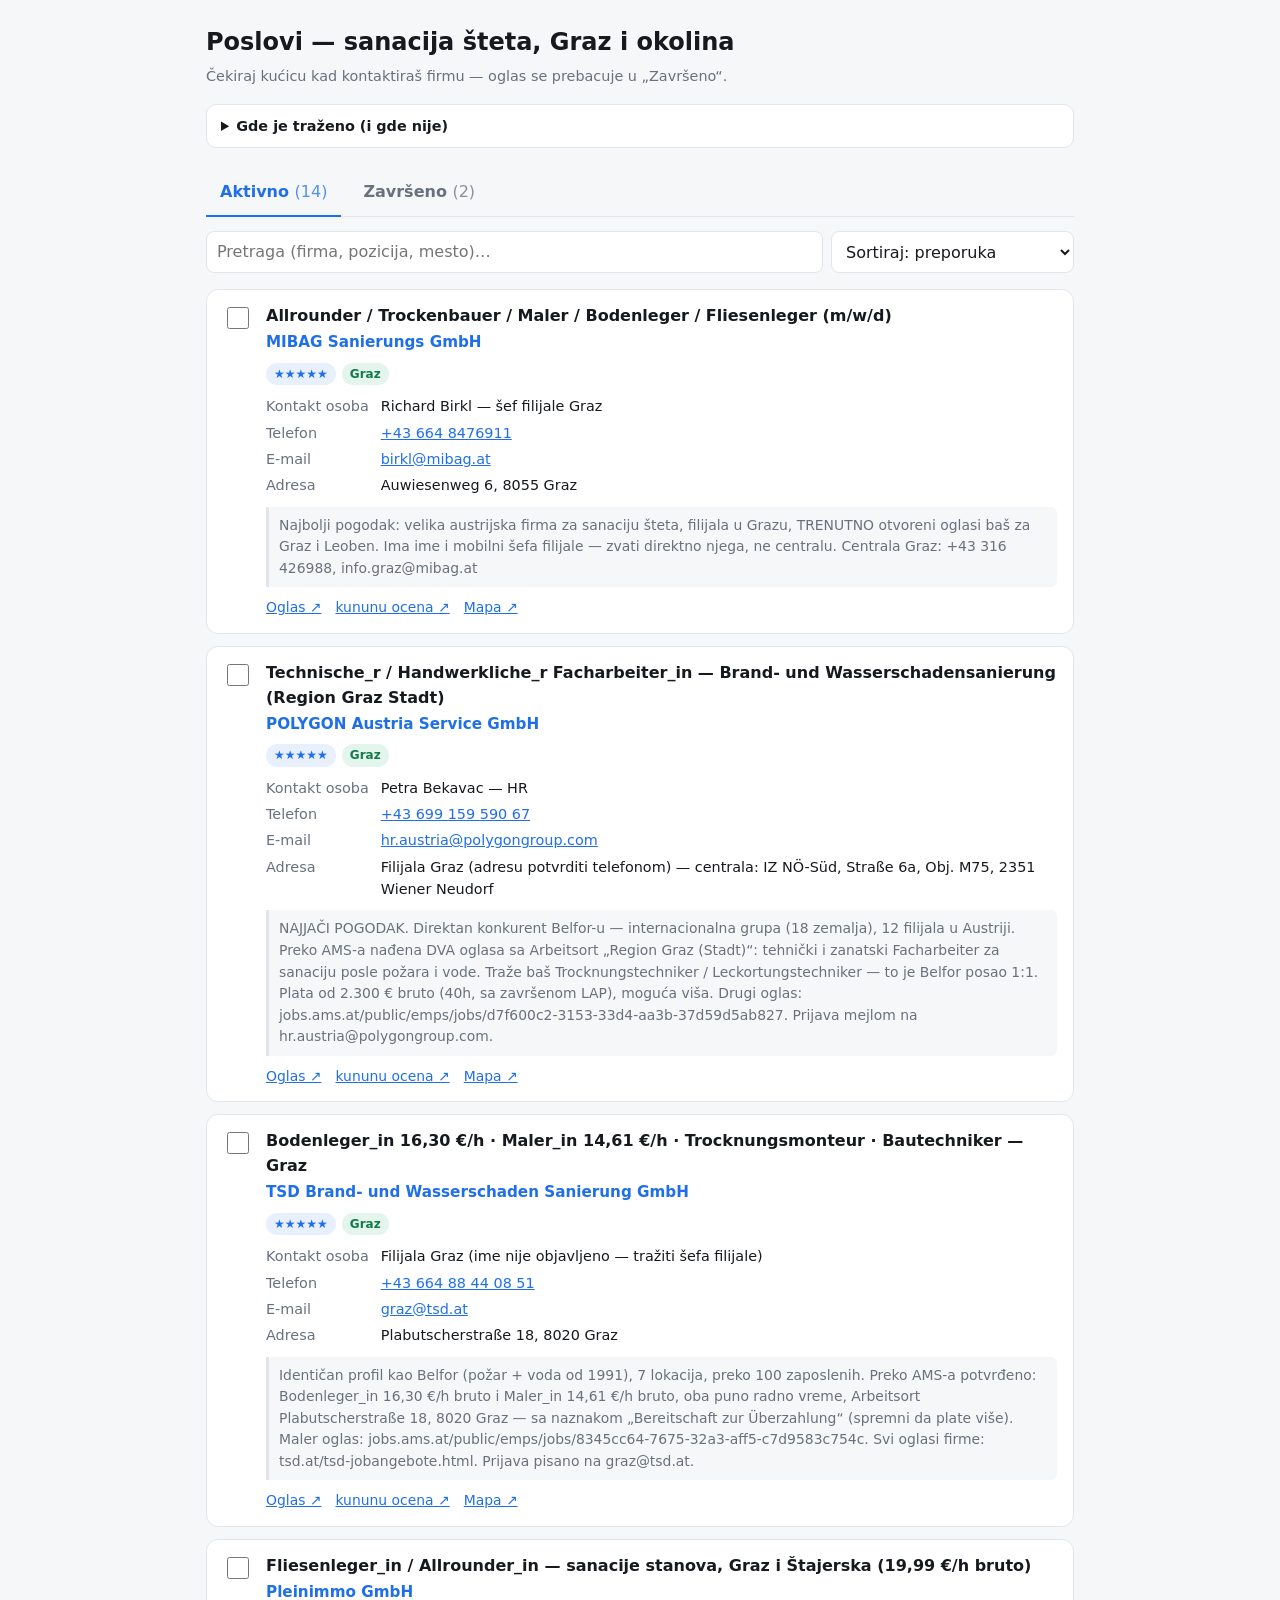
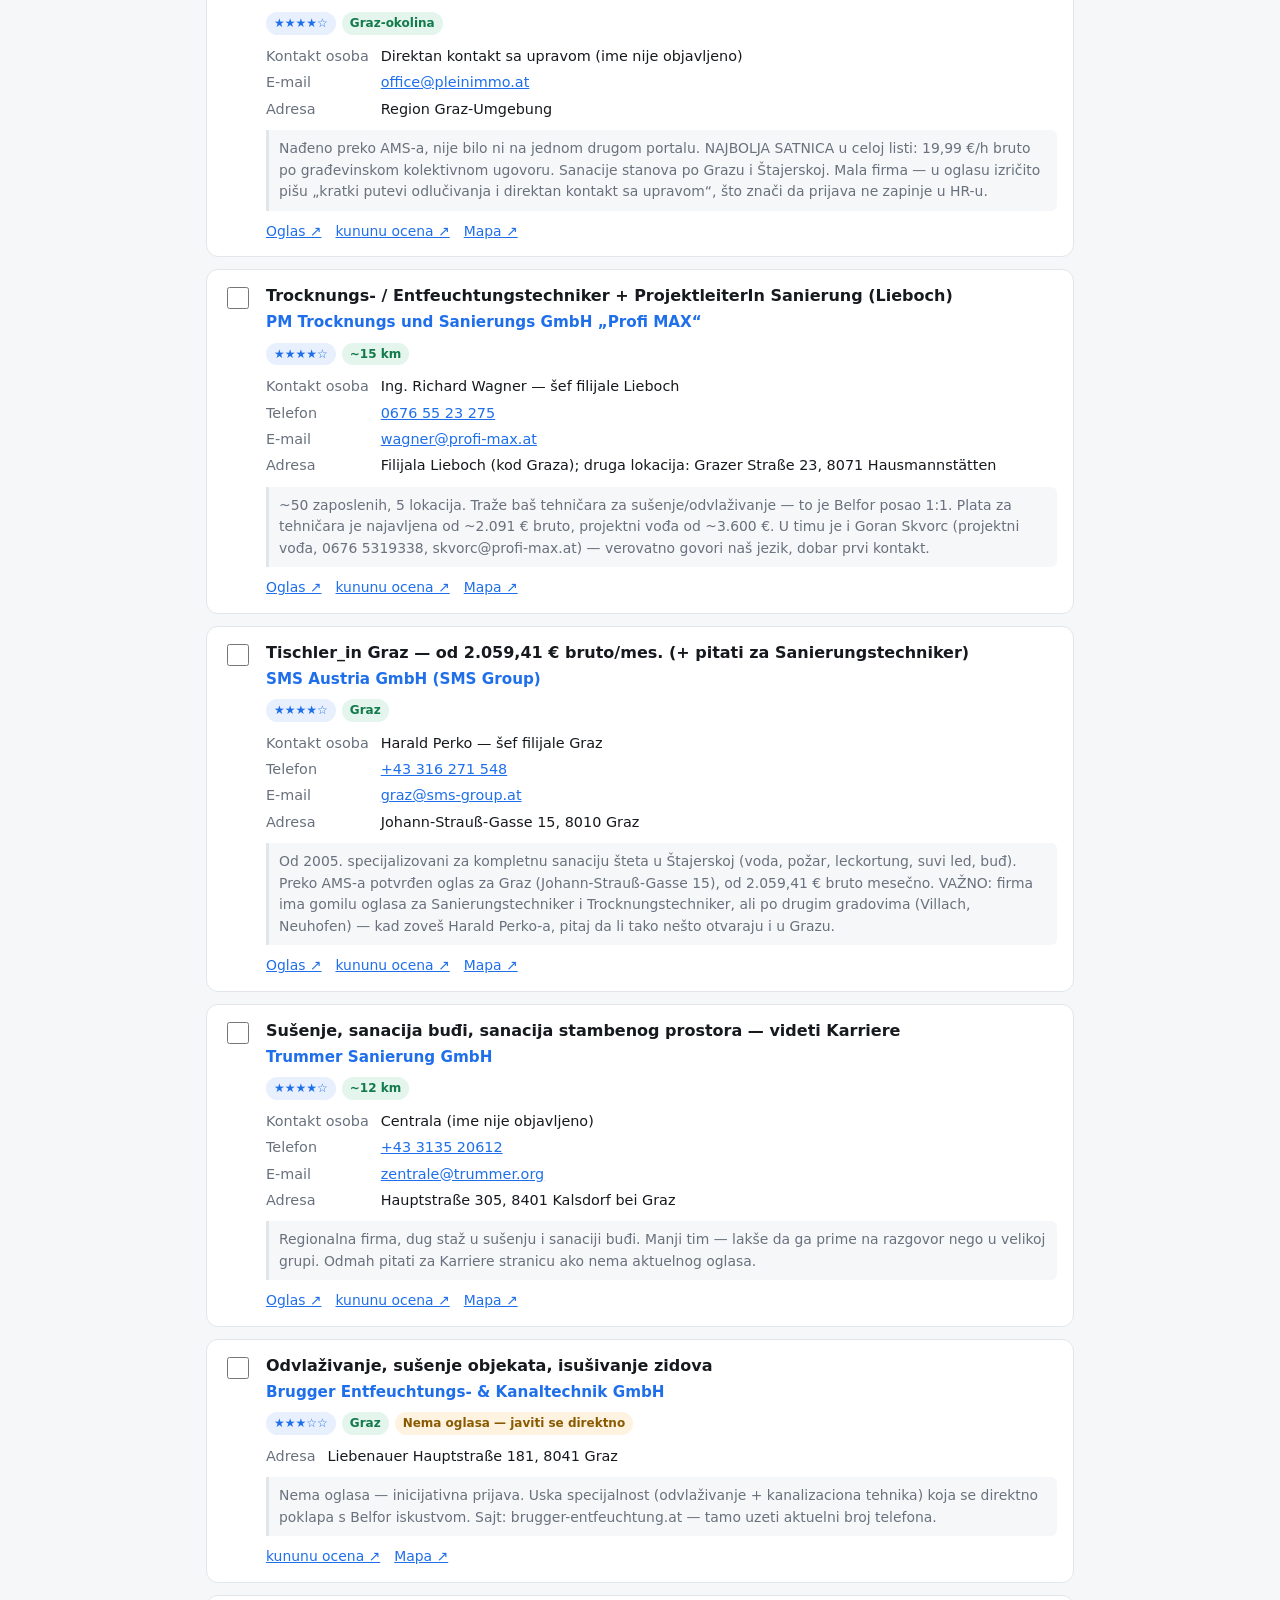
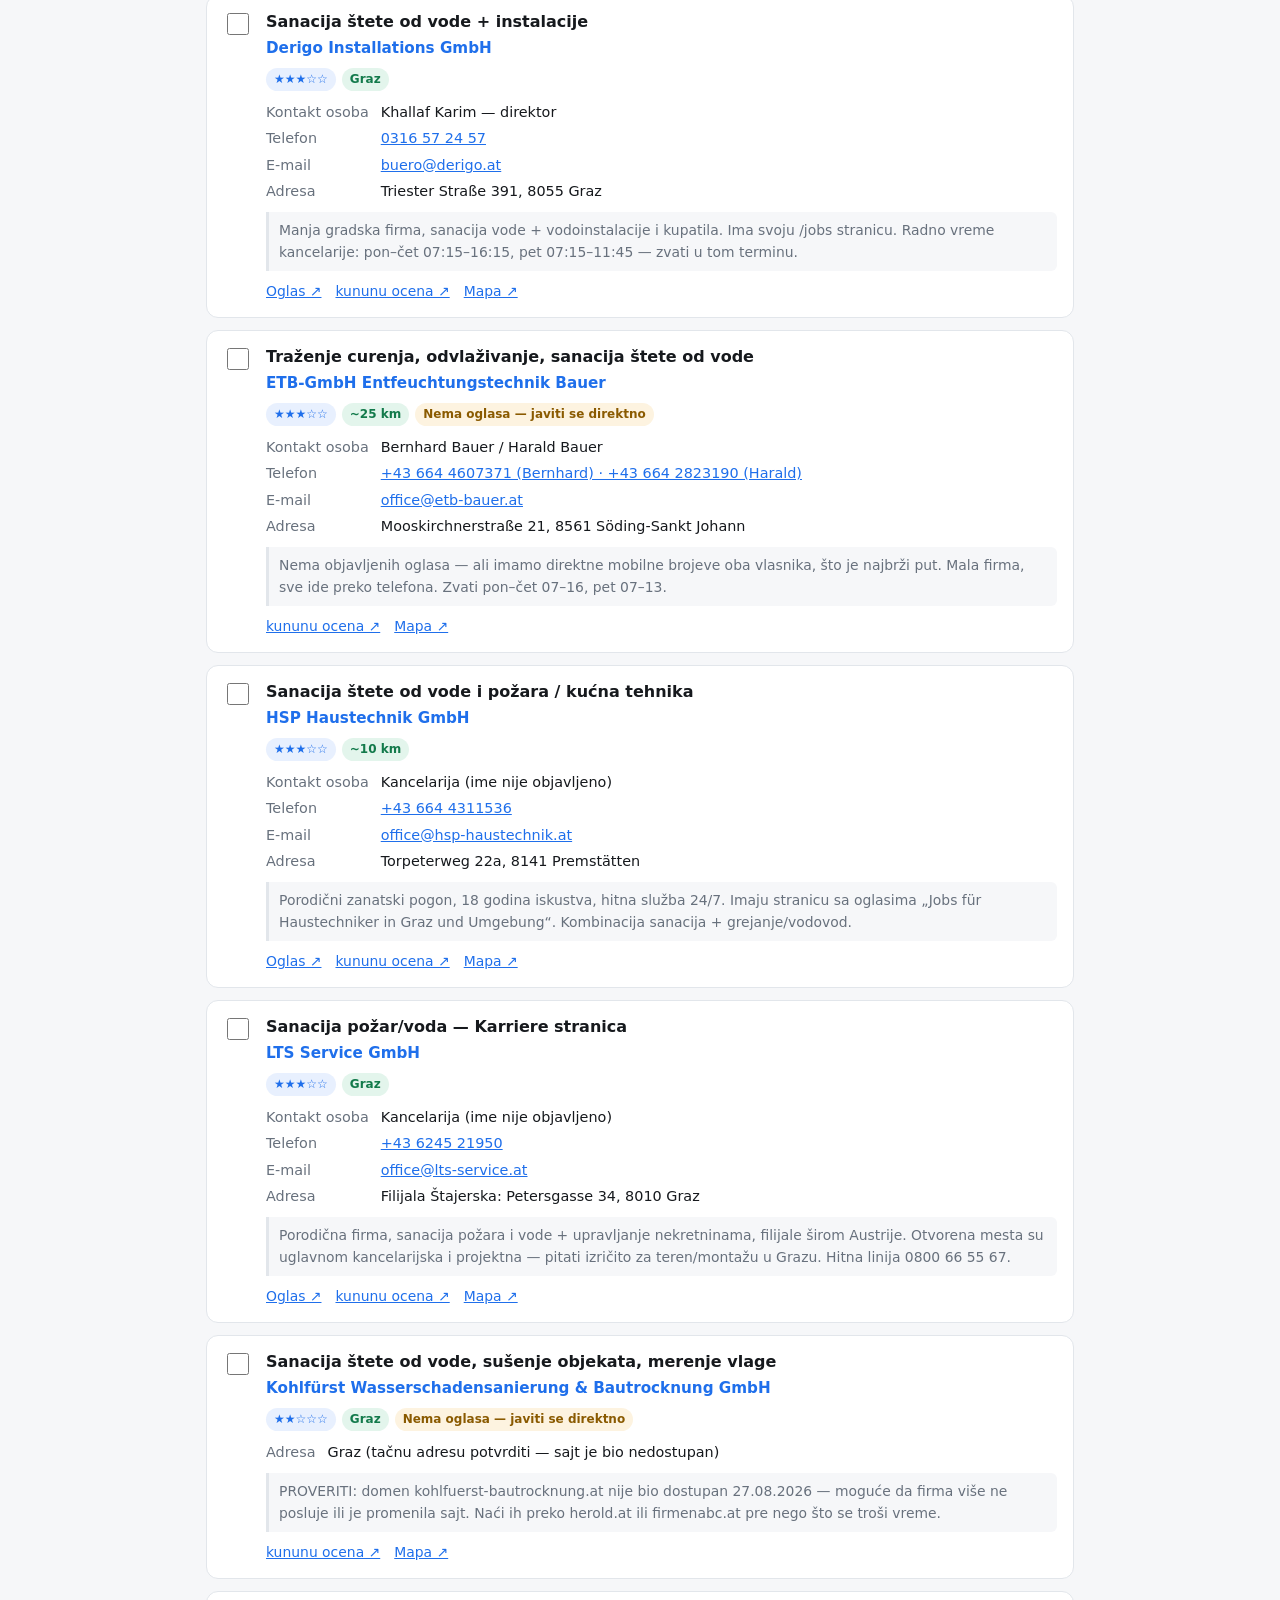
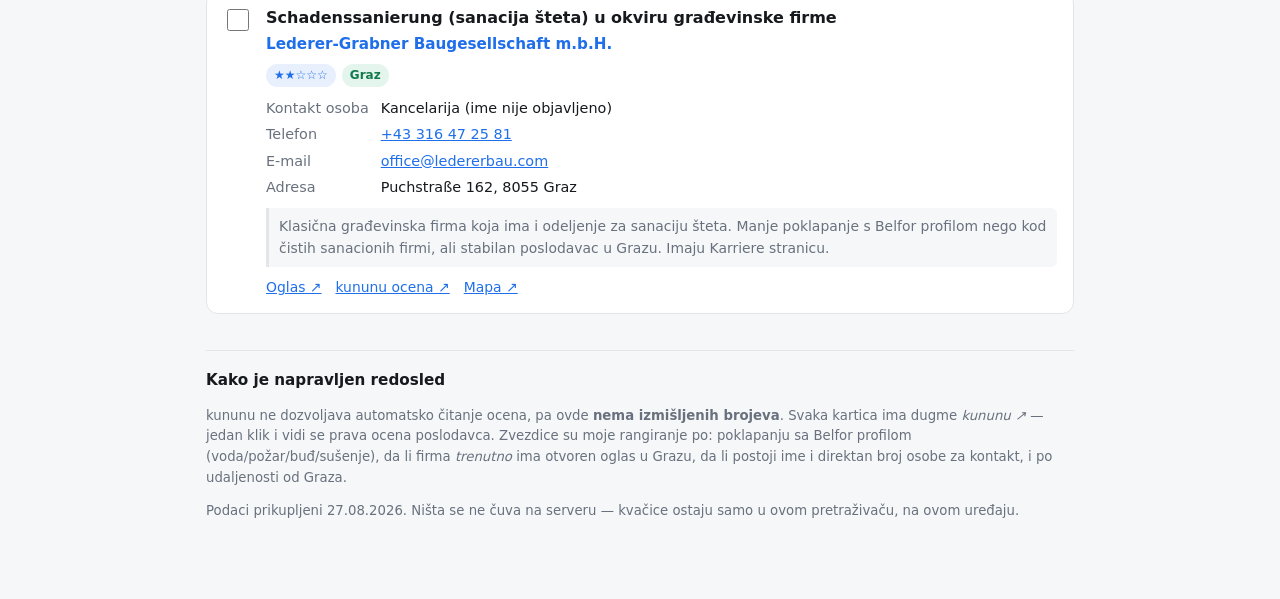
==== index.html @ cb9c18c9 "Čeklista poslova: sanacija šteta, Graz i okolina (AMS + portali + sajtovi firmi)" ====
<!doctype html>
<html lang="sr">
<head>
<meta charset="utf-8">
<meta name="viewport" content="width=device-width, initial-scale=1">
<title>Poslovi — sanacija, Graz i okolina</title>
<style>
  :root{
    --bg:#f6f7f9; --card:#fff; --ink:#16191d; --muted:#68717d;
    --line:#e2e6eb; --accent:#1f6feb; --accent-soft:#e8f0fe;
    --ok:#137a4b; --ok-soft:#e3f5ec; --warn:#8a5a00; --warn-soft:#fdf3e0;
  }
  @media (prefers-color-scheme: dark){
    :root{
      --bg:#101317; --card:#191d23; --ink:#e8eaed; --muted:#9aa3af;
      --line:#2a3038; --accent:#5b9cff; --accent-soft:#1b2740;
      --ok:#4ecb8d; --ok-soft:#14291f; --warn:#e0b464; --warn-soft:#2a2114;
    }
  }
  *{box-sizing:border-box}
  body{margin:0;background:var(--bg);color:var(--ink);
    font:16px/1.55 system-ui,-apple-system,"Segoe UI",Roboto,Arial,sans-serif}
  .wrap{max-width:900px;margin:0 auto;padding:24px 16px 64px}
  header h1{font-size:1.5rem;margin:0 0 4px}
  header p{margin:0;color:var(--muted);font-size:.9rem}

  .izvori{margin-top:16px;border:1px solid var(--line);border-radius:10px;
    background:var(--card);padding:10px 14px;font-size:.85rem;color:var(--muted)}
  .izvori summary{cursor:pointer;font-weight:600;color:var(--ink);font-size:.9rem}
  .izvori p{margin:10px 0 0}
  .izvori strong{color:var(--ink)}
  .tabs{display:flex;gap:8px;margin:22px 0 14px;border-bottom:1px solid var(--line)}
  .tabs button{background:none;border:0;padding:10px 14px;font:inherit;font-weight:600;
    color:var(--muted);cursor:pointer;border-bottom:2px solid transparent;margin-bottom:-1px}
  .tabs button[aria-selected="true"]{color:var(--accent);border-bottom-color:var(--accent)}
  .tabs .count{font-weight:400;opacity:.75}

  .toolbar{display:flex;gap:8px;flex-wrap:wrap;margin-bottom:16px}
  .toolbar input,.toolbar select,.toolbar button{
    font:inherit;padding:8px 10px;border:1px solid var(--line);border-radius:8px;
    background:var(--card);color:var(--ink)}
  .toolbar input{flex:1;min-width:180px}
  .toolbar button{cursor:pointer}

  .card{background:var(--card);border:1px solid var(--line);border-radius:12px;
    padding:14px 16px;margin-bottom:12px;display:flex;gap:14px;align-items:flex-start}
  .card.done{opacity:.62}
  .card input[type=checkbox]{width:22px;height:22px;margin-top:3px;flex:none;cursor:pointer;accent-color:var(--accent)}
  .body{flex:1;min-width:0}
  .pos{font-weight:650;margin:0 0 2px}
  .firma{color:var(--accent);font-weight:600;font-size:.95rem;margin:0 0 8px}

  .badges{display:flex;gap:6px;flex-wrap:wrap;margin-bottom:10px}
  .badge{font-size:.75rem;padding:2px 8px;border-radius:999px;background:var(--accent-soft);color:var(--accent);font-weight:600}
  .badge.ok{background:var(--ok-soft);color:var(--ok)}
  .badge.warn{background:var(--warn-soft);color:var(--warn)}

  dl{display:grid;grid-template-columns:auto 1fr;gap:4px 12px;margin:0 0 10px;font-size:.9rem}
  dt{color:var(--muted);white-space:nowrap}
  dd{margin:0;min-width:0;overflow-wrap:anywhere}
  a{color:var(--accent)}
  .note{font-size:.87rem;color:var(--muted);background:var(--bg);
    border-left:3px solid var(--line);padding:8px 10px;border-radius:0 6px 6px 0;margin:0}
  .links{margin-top:10px;display:flex;gap:14px;flex-wrap:wrap;font-size:.87rem}

  .empty{text-align:center;color:var(--muted);padding:48px 16px}
  footer{margin-top:36px;padding-top:18px;border-top:1px solid var(--line);
    color:var(--muted);font-size:.83rem}
  footer h2{font-size:.95rem;color:var(--ink);margin:0 0 6px}
  @media (max-width:520px){ dl{grid-template-columns:1fr;gap:0 0} dt{margin-top:6px} }
</style>
</head>
<body>
<div class="wrap">

<header>
  <h1>Poslovi — sanacija šteta, Graz i okolina</h1>
  <p>Čekiraj kućicu kad kontaktiraš firmu — oglas se prebacuje u „Završeno“.</p>
</header>

<details class="izvori">
  <summary>Gde je traženo (i gde nije)</summary>
  <p><strong>Pretraženo:</strong>
    <a href="https://jobs.ams.at/" target="_blank" rel="noopener">AMS „alle jobs“ / eJob-Room</a> —
    upiti: Sanierung Graz, Wasserschaden, Trocknung Graz, Brandschaden;
    <a href="https://www.karriere.at/" target="_blank" rel="noopener">karriere.at</a>,
    <a href="https://www.jobs.at/" target="_blank" rel="noopener">jobs.at</a>,
    <a href="https://www.steirerjobs.at/" target="_blank" rel="noopener">steirerjobs.at</a>,
    <a href="https://www.herold.at/" target="_blank" rel="noopener">herold.at</a> (registar firmi),
    plus Karriere stranice samih firmi (mibag.at, tsd.at, polygongroup.com, sms-teampower.com,
    trummer-sanierung.at, lts-group.com, ledererbau.com, hsp-haustechnik.at, derigo.at,
    profi-max.at, etb-bauer.at, belfor-jobs.com, drystar.at).</p>
  <p><strong>Nije pretraženo:</strong> willhaben Jobs, Indeed, StepStone, LinkedIn —
    tamo se ovi oglasi uglavnom ponavljaju, ali vredi baciti oko.
    <strong>kununu</strong> blokira automatsko čitanje, zato ocene nisu preuzete (vidi dole).</p>
  <p><strong>Najbolji nalaz preko AMS-a:</strong> Polygon Austria ima dva oglasa sa mestom rada
    „Region Graz (Stadt)“ kojih nema na njihovom sajtu, a Pleinimmo (19,99 €/h) se ne pojavljuje
    ni na jednom drugom portalu.</p>
</details>

<div class="tabs" role="tablist">
  <button role="tab" id="tab-aktivno" aria-selected="true">Aktivno <span class="count" id="c-aktivno"></span></button>
  <button role="tab" id="tab-zavrseno" aria-selected="false">Završeno <span class="count" id="c-zavrseno"></span></button>
</div>

<div class="toolbar">
  <input id="q" type="search" placeholder="Pretraga (firma, pozicija, mesto)…">
  <select id="sort">
    <option value="preporuka">Sortiraj: preporuka</option>
    <option value="firma">Sortiraj: naziv firme</option>
    <option value="oglas">Sortiraj: prvo sa oglasom</option>
  </select>
  <button id="reset" hidden>Poništi moje kvačice</button>
</div>

<div id="lista"></div>

<footer>
  <h2>Kako je napravljen redosled</h2>
  <p>
    kununu ne dozvoljava automatsko čitanje ocena, pa ovde <strong>nema izmišljenih brojeva</strong>.
    Svaka kartica ima dugme <em>kununu ↗</em> — jedan klik i vidi se prava ocena poslodavca.
    Zvezdice su moje rangiranje po: poklapanju sa Belfor profilom (voda/požar/buđ/sušenje),
    da li firma <em>trenutno</em> ima otvoren oglas u Grazu, da li postoji ime i direktan broj
    osobe za kontakt, i po udaljenosti od Graza.
  </p>
  <p>
    Podaci prikupljeni 27.08.2026. Ništa se ne čuva na serveru — kvačice ostaju samo u ovom
    pretraživaču, na ovom uređaju.
  </p>
</footer>

</div>

<script src="podaci.js"></script>
<script>
const KLJUC = "poslovi-graz-v1";

let stanje = {};
try { stanje = JSON.parse(localStorage.getItem(KLJUC)) || {}; } catch (e) { stanje = {}; }

function zavrseno(p){
  return Object.prototype.hasOwnProperty.call(stanje, p.id) ? stanje[p.id] : !!p.vecKontaktirano;
}
function snimi(){
  try { localStorage.setItem(KLJUC, JSON.stringify(stanje)); } catch (e) {}
}

let tab = "aktivno";

const el   = (id) => document.getElementById(id);
const esc  = (s) => String(s).replace(/[&<>"]/g, c => ({"&":"&amp;","<":"&lt;",">":"&gt;",'"':"&quot;"}[c]));
const zvez = (n) => "★".repeat(n) + "☆".repeat(5 - n);

function kartica(p){
  const done = zavrseno(p);
  const d = [];
  if (p.kontakt && p.kontakt !== "—") d.push(["Kontakt osoba", esc(p.kontakt)]);
  if (p.telefon) d.push(["Telefon", `<a href="tel:${esc(p.telefon.replace(/[^+\d]/g,""))}">${esc(p.telefon)}</a>`]);
  if (p.email)   d.push(["E-mail", `<a href="mailto:${esc(p.email)}">${esc(p.email)}</a>`]);
  if (p.adresa)  d.push(["Adresa", esc(p.adresa)]);

  return `
  <div class="card${done ? " done" : ""}">
    <input type="checkbox" data-id="${esc(p.id)}" ${done ? "checked" : ""}
           aria-label="Označi kao kontaktirano">
    <div class="body">
      <p class="pos">${esc(p.pozicija)}</p>
      <p class="firma">${esc(p.firma)}</p>
      <div class="badges">
        <span class="badge" title="Moje rangiranje, vidi objašnjenje na dnu">${zvez(p.preporuka)}</span>
        <span class="badge ok">${esc(p.udaljenost)}</span>
        ${p.link ? "" : '<span class="badge warn">Nema oglasa — javiti se direktno</span>'}
      </div>
      <dl>${d.map(([k,v]) => `<dt>${k}</dt><dd>${v}</dd>`).join("")}</dl>
      <p class="note">${esc(p.napomena)}</p>
      <div class="links">
        ${p.link ? `<a href="${esc(p.link)}" target="_blank" rel="noopener">Oglas ↗</a>` : ""}
        <a href="${esc(p.kununu)}" target="_blank" rel="noopener">kununu ocena ↗</a>
        <a href="https://www.google.com/maps/search/${encodeURIComponent(p.firma + " " + (p.adresa || "Graz"))}"
           target="_blank" rel="noopener">Mapa ↗</a>
      </div>
    </div>
  </div>`;
}

function crtaj(){
  const q = el("q").value.trim().toLowerCase();
  const s = el("sort").value;

  let lista = POSLOVI.filter(p => zavrseno(p) === (tab === "zavrseno"));
  if (q) lista = lista.filter(p =>
    [p.firma, p.pozicija, p.adresa, p.udaljenost].join(" ").toLowerCase().includes(q));

  lista.sort((a,b) =>
      s === "firma" ? a.firma.localeCompare(b.firma, "sr")
    : s === "oglas" ? (!!b.link - !!a.link) || b.preporuka - a.preporuka
    : b.preporuka - a.preporuka || a.firma.localeCompare(b.firma, "sr"));

  el("lista").innerHTML = lista.length
    ? lista.map(kartica).join("")
    : `<p class="empty">${tab === "zavrseno"
        ? "Još ništa nije završeno."
        : (q ? "Nema rezultata za tu pretragu." : "Sve je obrađeno. 👏")}</p>`;

  const brA = POSLOVI.filter(p => !zavrseno(p)).length;
  el("c-aktivno").textContent  = `(${brA})`;
  el("c-zavrseno").textContent = `(${POSLOVI.length - brA})`;
  el("reset").hidden = tab !== "zavrseno";
}

el("lista").addEventListener("change", e => {
  const cb = e.target.closest("input[type=checkbox]");
  if (!cb) return;
  stanje[cb.dataset.id] = cb.checked;
  snimi();
  crtaj();
});

for (const [id, val] of [["tab-aktivno","aktivno"], ["tab-zavrseno","zavrseno"]]) {
  el(id).addEventListener("click", () => {
    tab = val;
    el("tab-aktivno").setAttribute("aria-selected", String(val === "aktivno"));
    el("tab-zavrseno").setAttribute("aria-selected", String(val === "zavrseno"));
    crtaj();
  });
}

el("q").addEventListener("input", crtaj);
el("sort").addEventListener("change", crtaj);
el("reset").addEventListener("click", () => {
  if (!confirm("Poništiti sve kvačice koje si ti stavio? (Firme koje su unapred označene ostaju u „Završeno“.)")) return;
  stanje = {};
  snimi();
  crtaj();
});

crtaj();
</script>
</body>
</html>
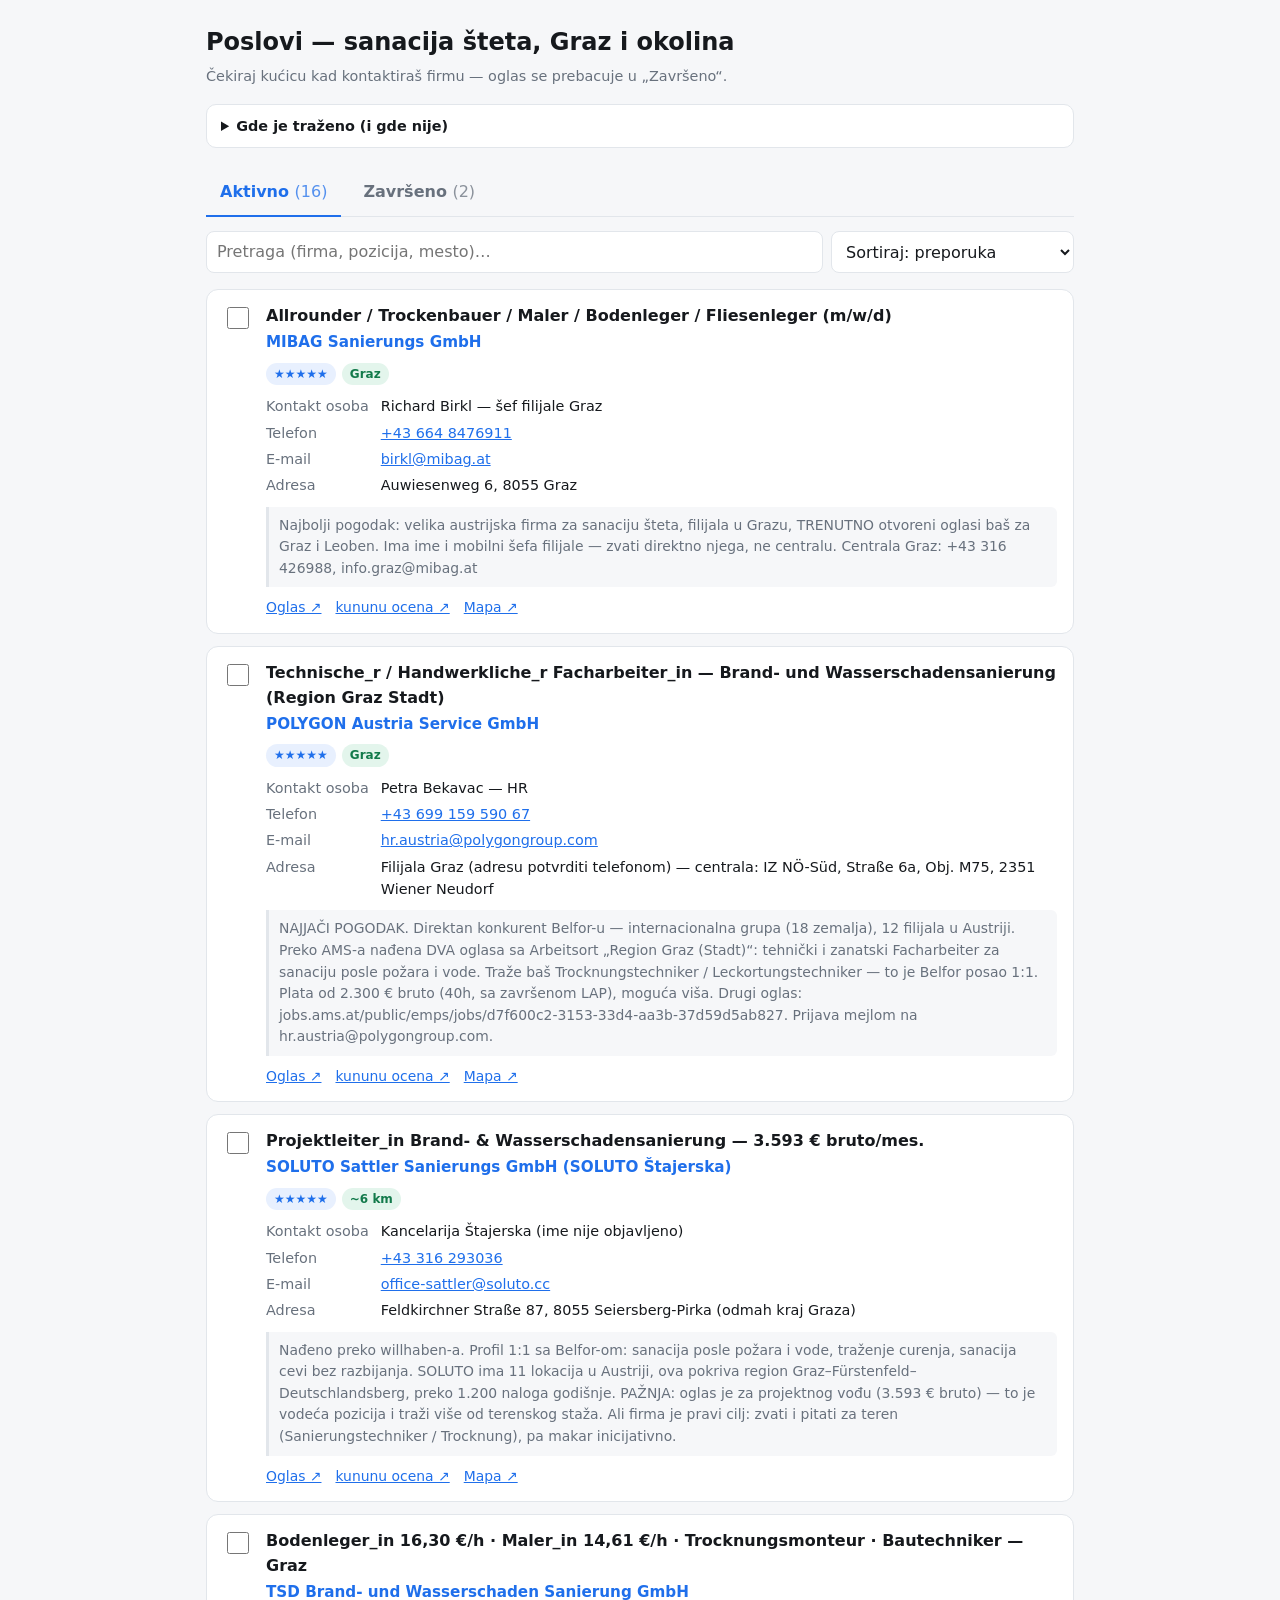
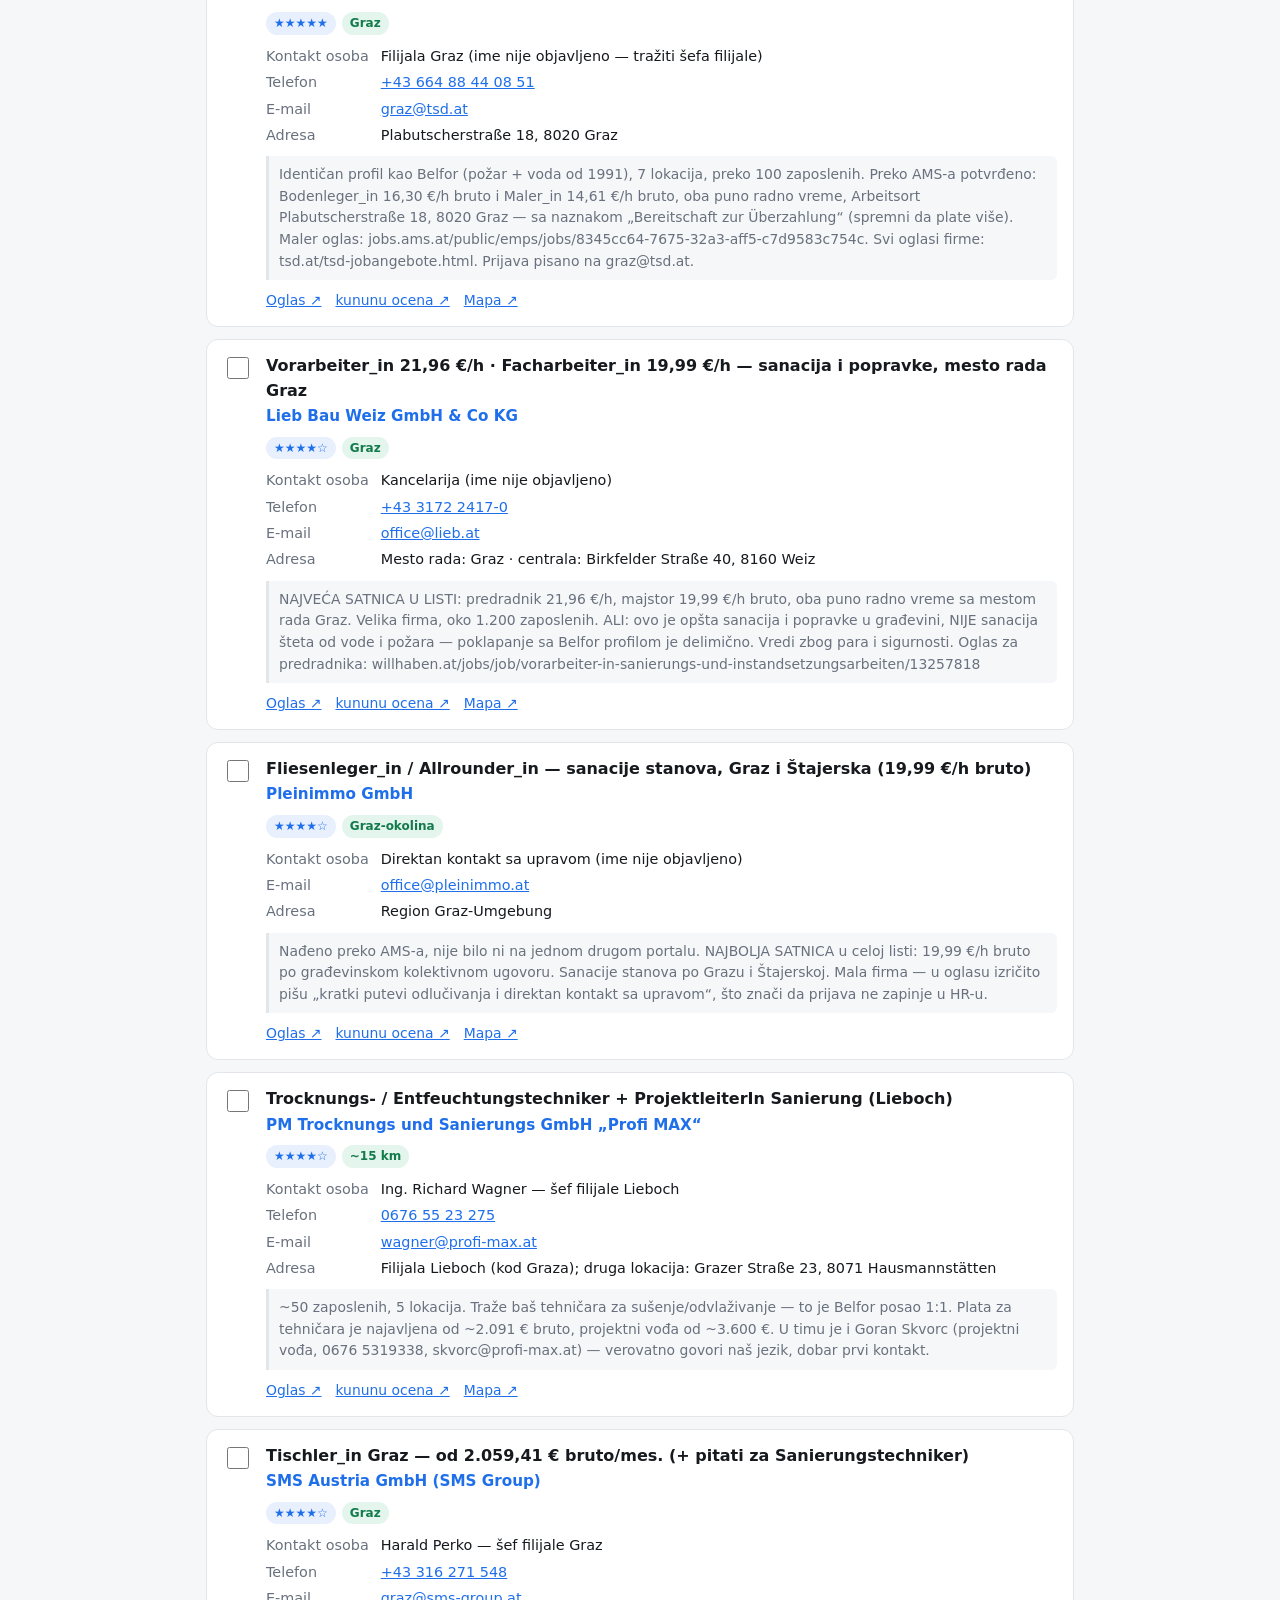
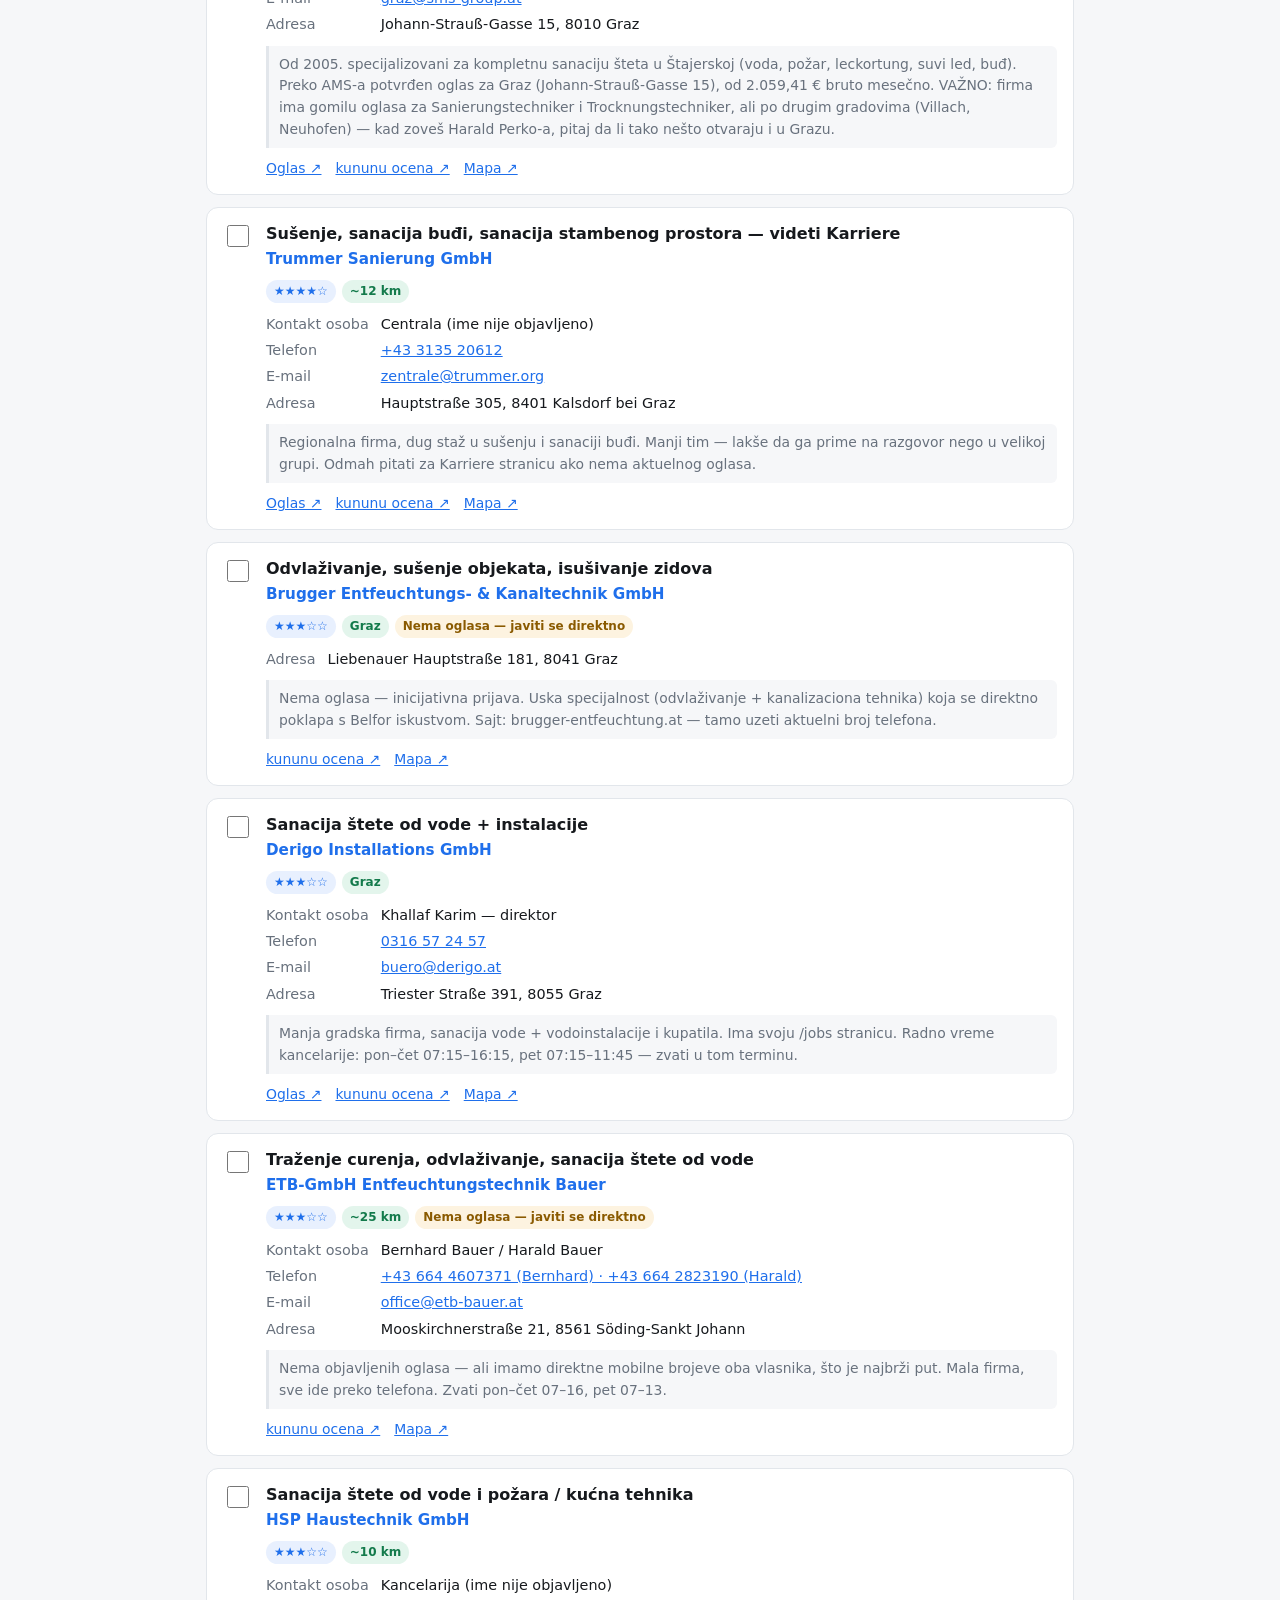
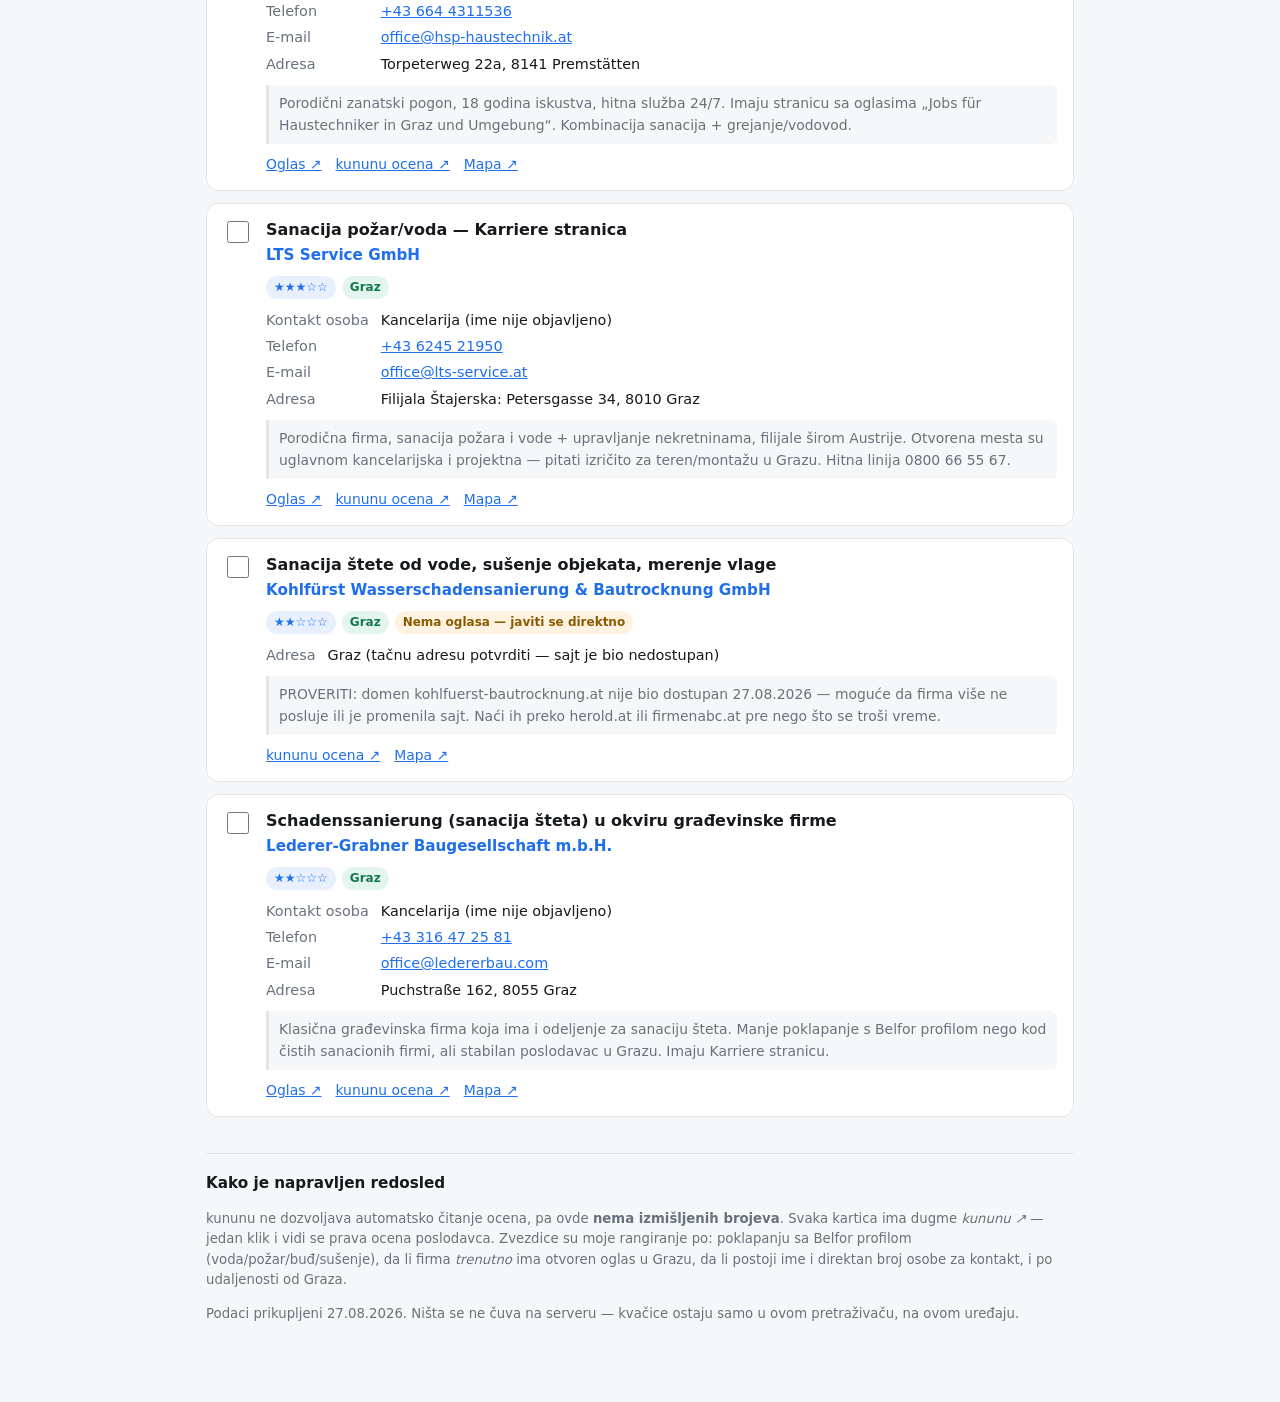
==== commit 3a57d5ea: "willhaben: SOLUTO Sattler (Seiersberg) i Lieb Bau Weiz (Graz)" ====
--- a/index.html
+++ b/index.html
@@ -86,16 +86,18 @@
     <a href="https://www.karriere.at/" target="_blank" rel="noopener">karriere.at</a>,
     <a href="https://www.jobs.at/" target="_blank" rel="noopener">jobs.at</a>,
     <a href="https://www.steirerjobs.at/" target="_blank" rel="noopener">steirerjobs.at</a>,
+    <a href="https://www.willhaben.at/jobs/" target="_blank" rel="noopener">willhaben Jobs</a>,
     <a href="https://www.herold.at/" target="_blank" rel="noopener">herold.at</a> (registar firmi),
     plus Karriere stranice samih firmi (mibag.at, tsd.at, polygongroup.com, sms-teampower.com,
     trummer-sanierung.at, lts-group.com, ledererbau.com, hsp-haustechnik.at, derigo.at,
     profi-max.at, etb-bauer.at, belfor-jobs.com, drystar.at).</p>
-  <p><strong>Nije pretraženo:</strong> willhaben Jobs, Indeed, StepStone, LinkedIn —
+  <p><strong>Nije pretraženo:</strong> Indeed, StepStone, LinkedIn —
     tamo se ovi oglasi uglavnom ponavljaju, ali vredi baciti oko.
     <strong>kununu</strong> blokira automatsko čitanje, zato ocene nisu preuzete (vidi dole).</p>
   <p><strong>Najbolji nalaz preko AMS-a:</strong> Polygon Austria ima dva oglasa sa mestom rada
     „Region Graz (Stadt)“ kojih nema na njihovom sajtu, a Pleinimmo (19,99 €/h) se ne pojavljuje
-    ni na jednom drugom portalu.</p>
+    ni na jednom drugom portalu. Preko willhaben-a nađeni SOLUTO Sattler (Seiersberg, profil 1:1)
+    i Lieb Bau Weiz (21,96 €/h, mesto rada Graz).</p>
 </details>
 
 <div class="tabs" role="tablist">
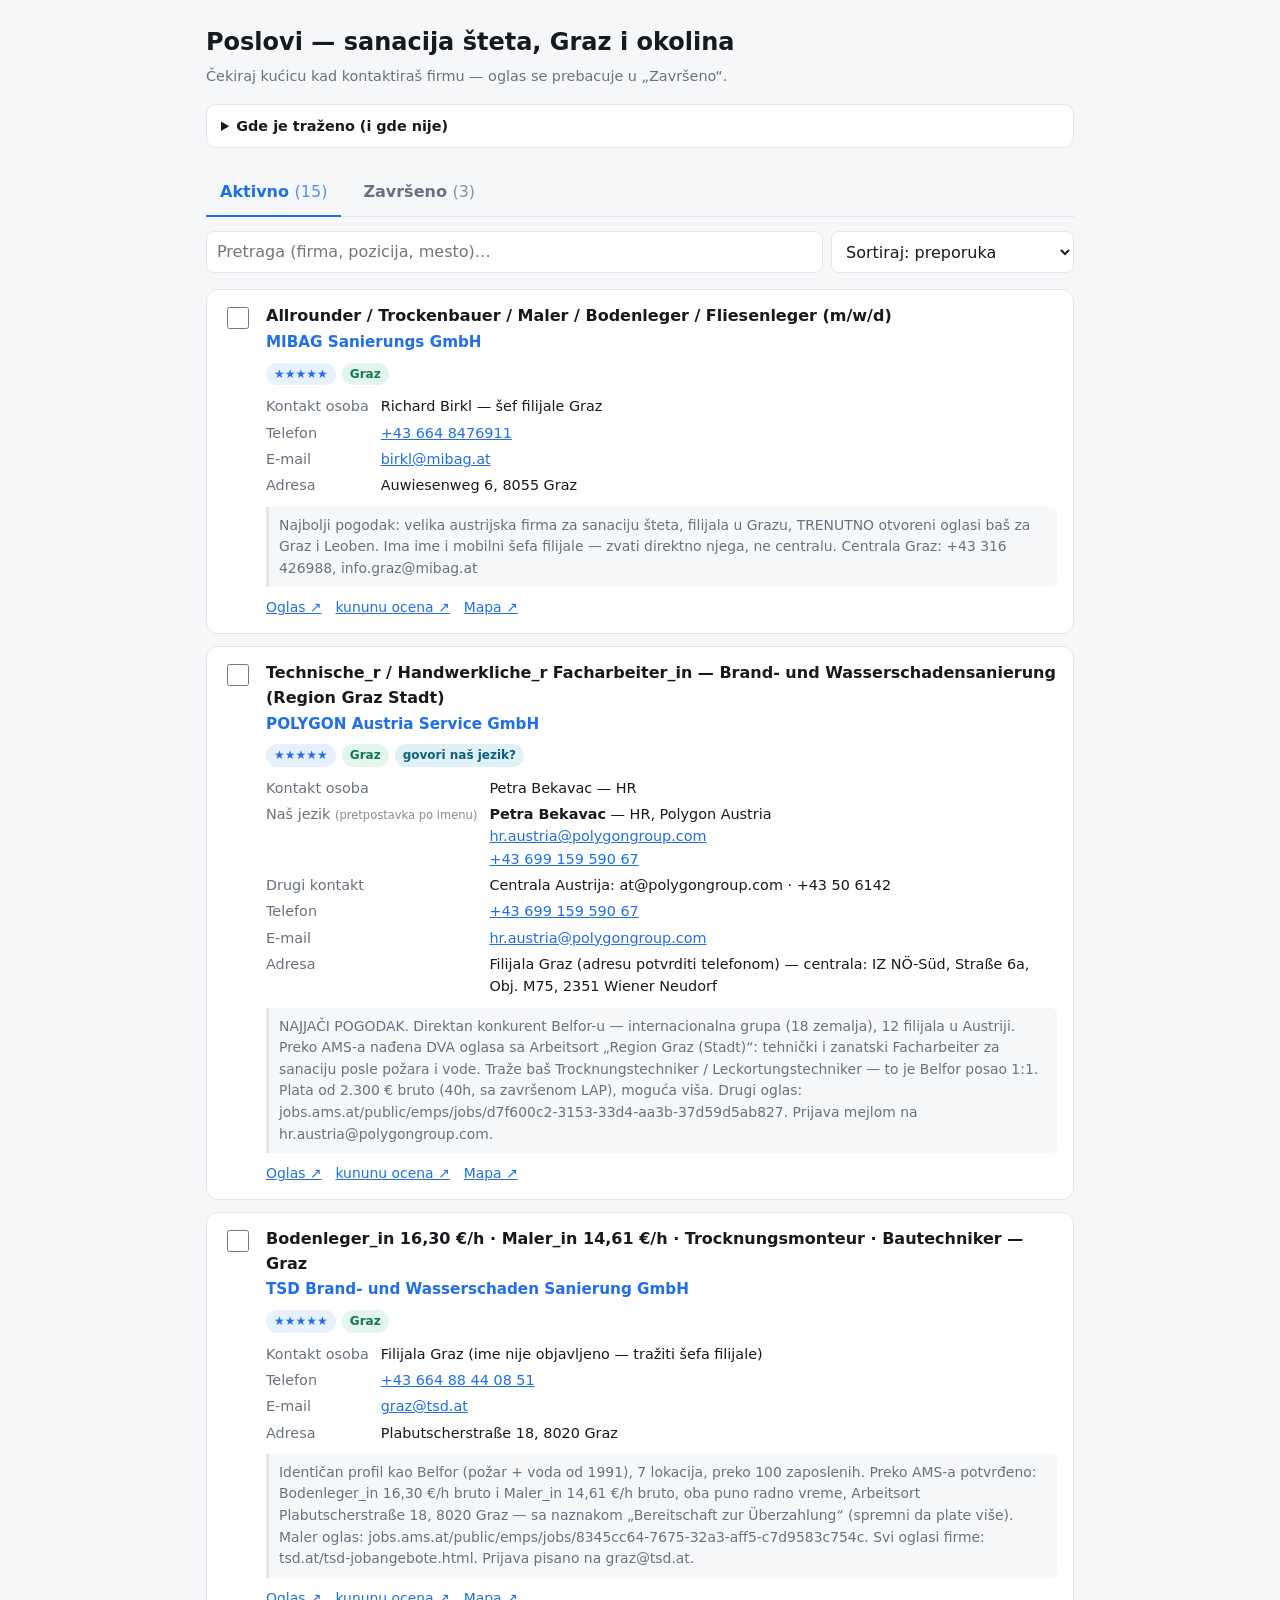
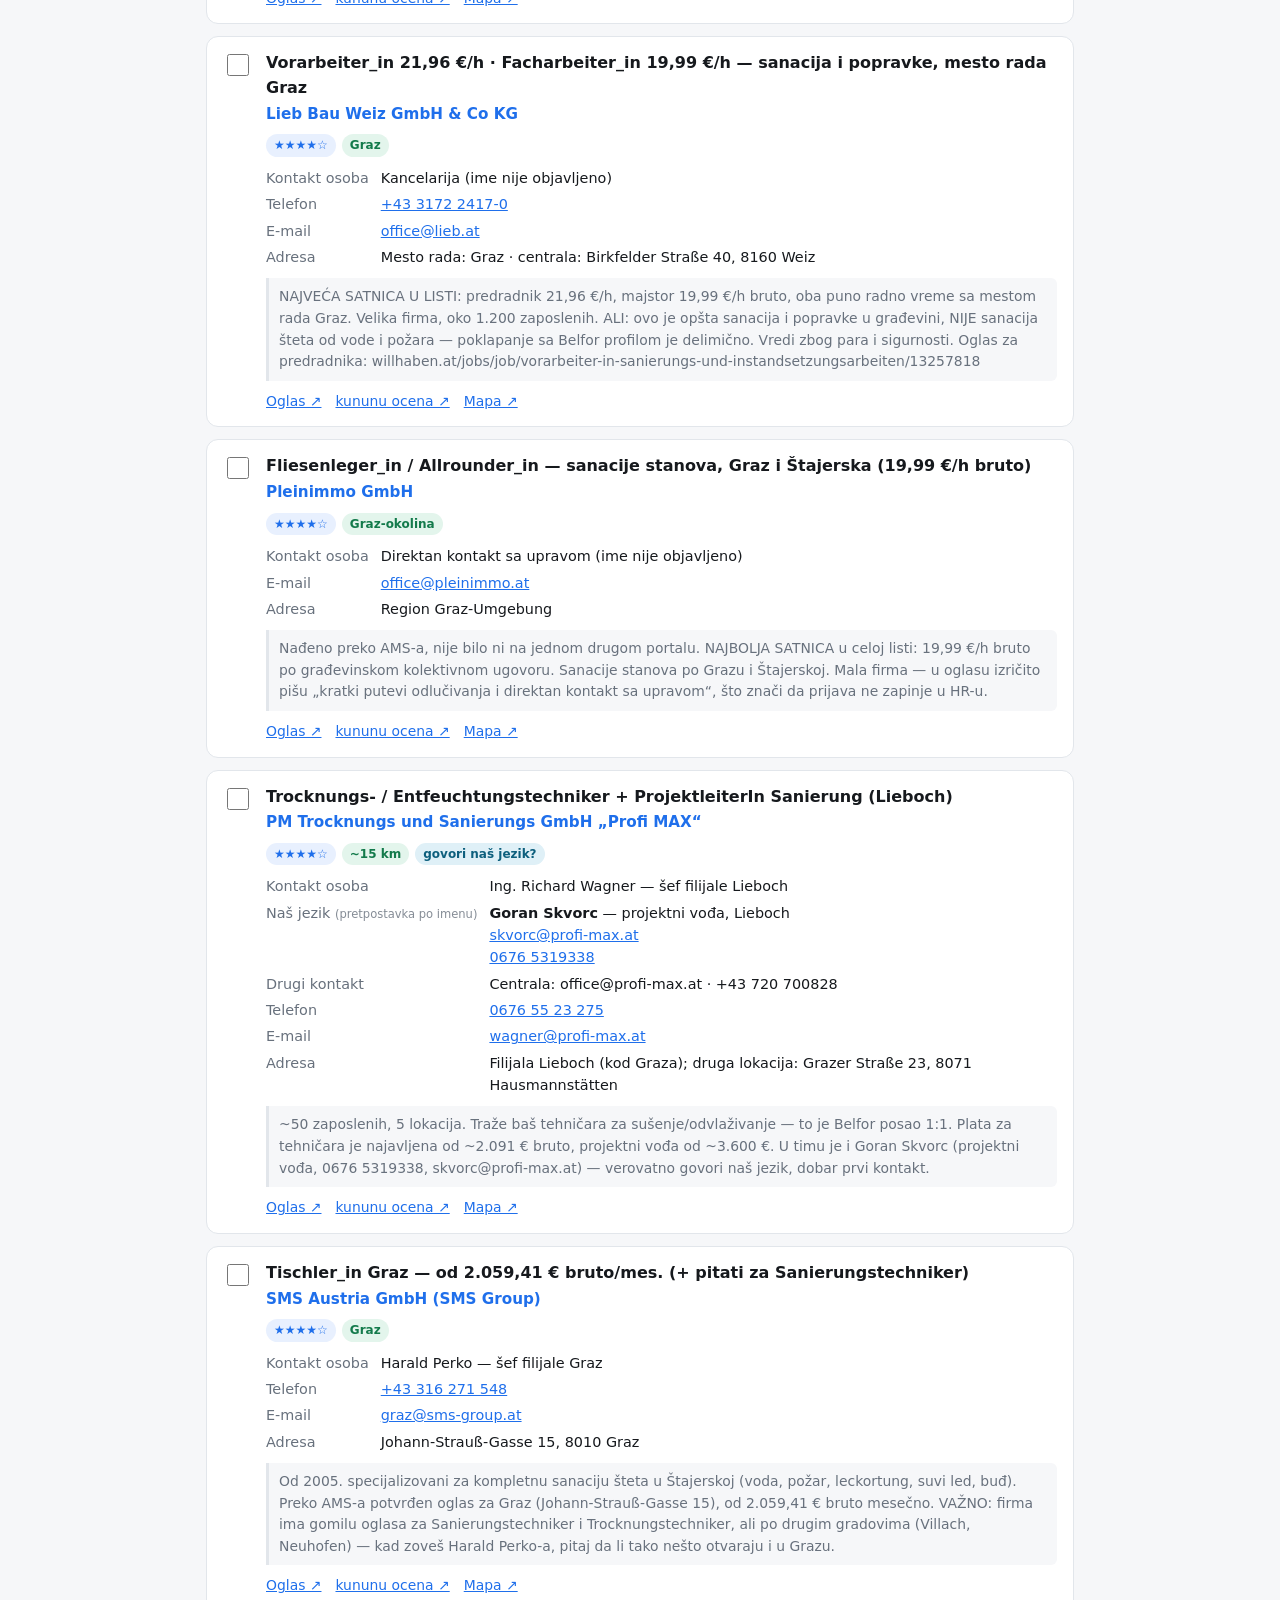
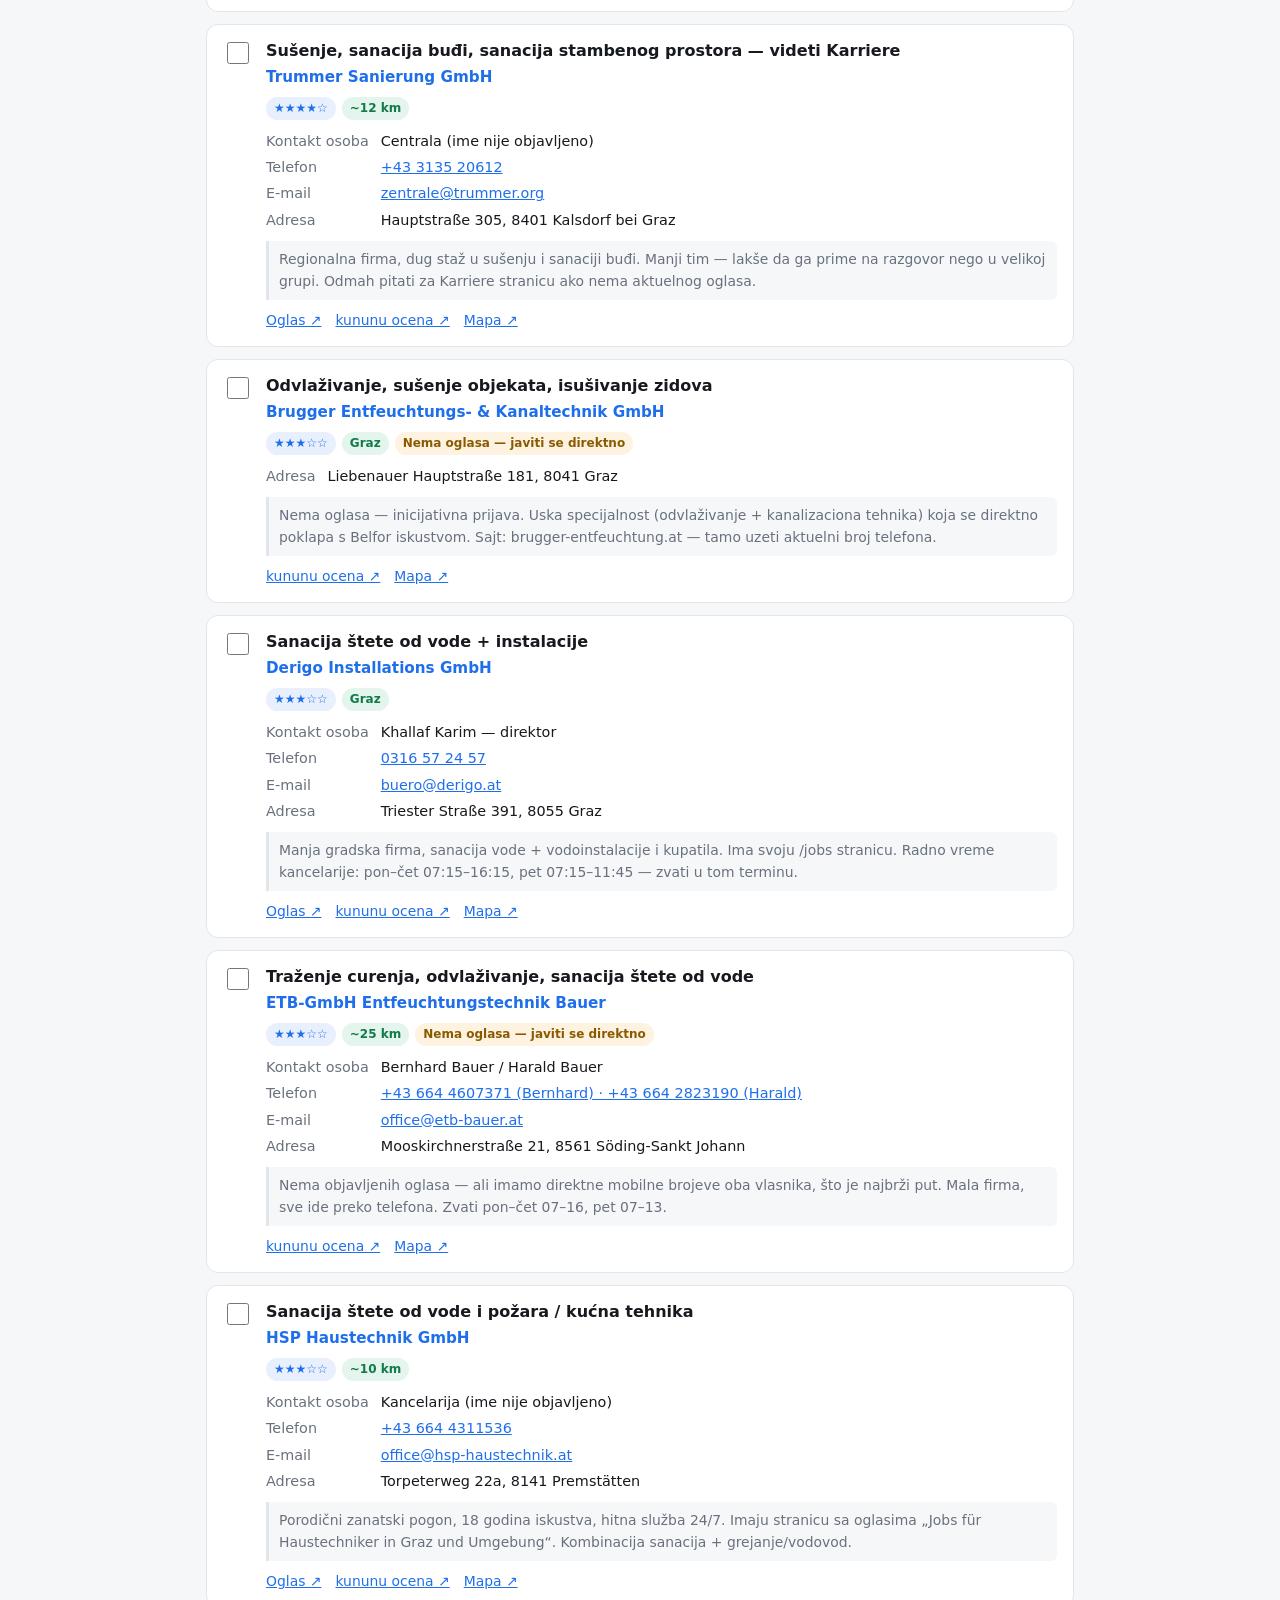
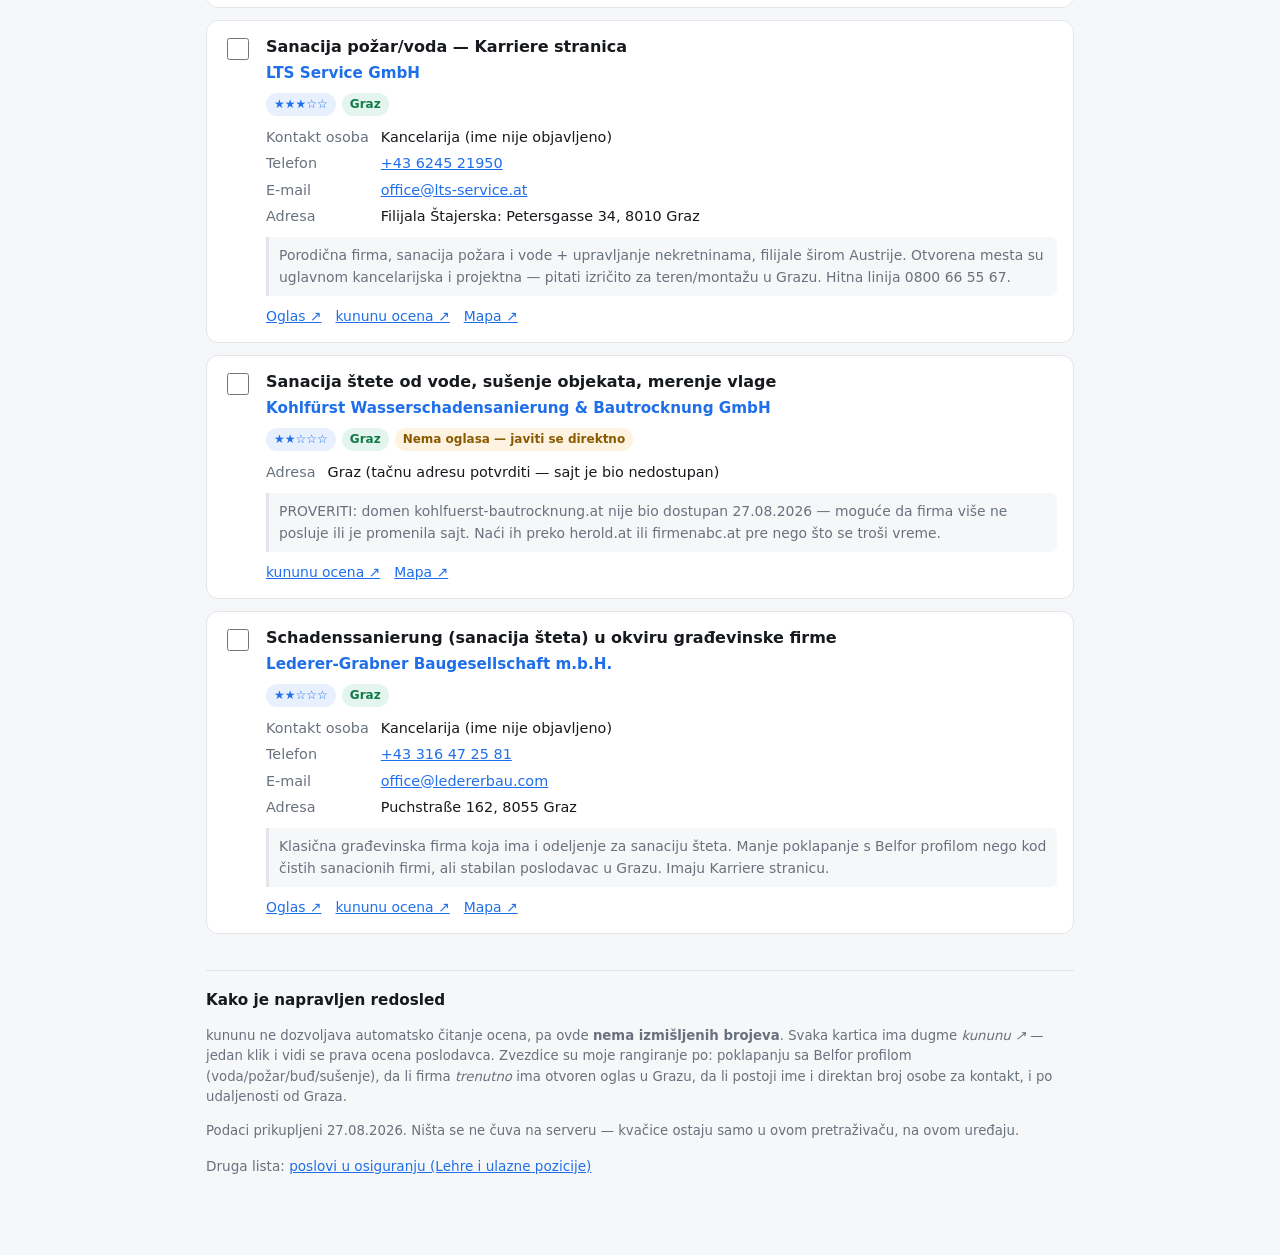
==== commit 8210f111: "Nova lista: osiguranje (Lehre i ulazni poslovi) + zajednicki stil.css/app.js + kontakti na nasem jez" ====
--- a/index.html
+++ b/index.html
@@ -4,71 +4,7 @@
 <meta charset="utf-8">
 <meta name="viewport" content="width=device-width, initial-scale=1">
 <title>Poslovi — sanacija, Graz i okolina</title>
-<style>
-  :root{
-    --bg:#f6f7f9; --card:#fff; --ink:#16191d; --muted:#68717d;
-    --line:#e2e6eb; --accent:#1f6feb; --accent-soft:#e8f0fe;
-    --ok:#137a4b; --ok-soft:#e3f5ec; --warn:#8a5a00; --warn-soft:#fdf3e0;
-  }
-  @media (prefers-color-scheme: dark){
-    :root{
-      --bg:#101317; --card:#191d23; --ink:#e8eaed; --muted:#9aa3af;
-      --line:#2a3038; --accent:#5b9cff; --accent-soft:#1b2740;
-      --ok:#4ecb8d; --ok-soft:#14291f; --warn:#e0b464; --warn-soft:#2a2114;
-    }
-  }
-  *{box-sizing:border-box}
-  body{margin:0;background:var(--bg);color:var(--ink);
-    font:16px/1.55 system-ui,-apple-system,"Segoe UI",Roboto,Arial,sans-serif}
-  .wrap{max-width:900px;margin:0 auto;padding:24px 16px 64px}
-  header h1{font-size:1.5rem;margin:0 0 4px}
-  header p{margin:0;color:var(--muted);font-size:.9rem}
-
-  .izvori{margin-top:16px;border:1px solid var(--line);border-radius:10px;
-    background:var(--card);padding:10px 14px;font-size:.85rem;color:var(--muted)}
-  .izvori summary{cursor:pointer;font-weight:600;color:var(--ink);font-size:.9rem}
-  .izvori p{margin:10px 0 0}
-  .izvori strong{color:var(--ink)}
-  .tabs{display:flex;gap:8px;margin:22px 0 14px;border-bottom:1px solid var(--line)}
-  .tabs button{background:none;border:0;padding:10px 14px;font:inherit;font-weight:600;
-    color:var(--muted);cursor:pointer;border-bottom:2px solid transparent;margin-bottom:-1px}
-  .tabs button[aria-selected="true"]{color:var(--accent);border-bottom-color:var(--accent)}
-  .tabs .count{font-weight:400;opacity:.75}
-
-  .toolbar{display:flex;gap:8px;flex-wrap:wrap;margin-bottom:16px}
-  .toolbar input,.toolbar select,.toolbar button{
-    font:inherit;padding:8px 10px;border:1px solid var(--line);border-radius:8px;
-    background:var(--card);color:var(--ink)}
-  .toolbar input{flex:1;min-width:180px}
-  .toolbar button{cursor:pointer}
-
-  .card{background:var(--card);border:1px solid var(--line);border-radius:12px;
-    padding:14px 16px;margin-bottom:12px;display:flex;gap:14px;align-items:flex-start}
-  .card.done{opacity:.62}
-  .card input[type=checkbox]{width:22px;height:22px;margin-top:3px;flex:none;cursor:pointer;accent-color:var(--accent)}
-  .body{flex:1;min-width:0}
-  .pos{font-weight:650;margin:0 0 2px}
-  .firma{color:var(--accent);font-weight:600;font-size:.95rem;margin:0 0 8px}
-
-  .badges{display:flex;gap:6px;flex-wrap:wrap;margin-bottom:10px}
-  .badge{font-size:.75rem;padding:2px 8px;border-radius:999px;background:var(--accent-soft);color:var(--accent);font-weight:600}
-  .badge.ok{background:var(--ok-soft);color:var(--ok)}
-  .badge.warn{background:var(--warn-soft);color:var(--warn)}
-
-  dl{display:grid;grid-template-columns:auto 1fr;gap:4px 12px;margin:0 0 10px;font-size:.9rem}
-  dt{color:var(--muted);white-space:nowrap}
-  dd{margin:0;min-width:0;overflow-wrap:anywhere}
-  a{color:var(--accent)}
-  .note{font-size:.87rem;color:var(--muted);background:var(--bg);
-    border-left:3px solid var(--line);padding:8px 10px;border-radius:0 6px 6px 0;margin:0}
-  .links{margin-top:10px;display:flex;gap:14px;flex-wrap:wrap;font-size:.87rem}
-
-  .empty{text-align:center;color:var(--muted);padding:48px 16px}
-  footer{margin-top:36px;padding-top:18px;border-top:1px solid var(--line);
-    color:var(--muted);font-size:.83rem}
-  footer h2{font-size:.95rem;color:var(--ink);margin:0 0 6px}
-  @media (max-width:520px){ dl{grid-template-columns:1fr;gap:0 0} dt{margin-top:6px} }
-</style>
+<link rel="stylesheet" href="stil.css">
 </head>
 <body>
 <div class="wrap">
@@ -131,113 +67,11 @@
     pretraživaču, na ovom uređaju.
   </p>
 </footer>
+<p class="drugi">Druga lista: <a href="versicherung/">poslovi u osiguranju (Lehre i ulazne pozicije)</a></p>
 
 </div>
 
 <script src="podaci.js"></script>
-<script>
-const KLJUC = "poslovi-graz-v1";
-
-let stanje = {};
-try { stanje = JSON.parse(localStorage.getItem(KLJUC)) || {}; } catch (e) { stanje = {}; }
-
-function zavrseno(p){
-  return Object.prototype.hasOwnProperty.call(stanje, p.id) ? stanje[p.id] : !!p.vecKontaktirano;
-}
-function snimi(){
-  try { localStorage.setItem(KLJUC, JSON.stringify(stanje)); } catch (e) {}
-}
-
-let tab = "aktivno";
-
-const el   = (id) => document.getElementById(id);
-const esc  = (s) => String(s).replace(/[&<>"]/g, c => ({"&":"&amp;","<":"&lt;",">":"&gt;",'"':"&quot;"}[c]));
-const zvez = (n) => "★".repeat(n) + "☆".repeat(5 - n);
-
-function kartica(p){
-  const done = zavrseno(p);
-  const d = [];
-  if (p.kontakt && p.kontakt !== "—") d.push(["Kontakt osoba", esc(p.kontakt)]);
-  if (p.telefon) d.push(["Telefon", `<a href="tel:${esc(p.telefon.replace(/[^+\d]/g,""))}">${esc(p.telefon)}</a>`]);
-  if (p.email)   d.push(["E-mail", `<a href="mailto:${esc(p.email)}">${esc(p.email)}</a>`]);
-  if (p.adresa)  d.push(["Adresa", esc(p.adresa)]);
-
-  return `
-  <div class="card${done ? " done" : ""}">
-    <input type="checkbox" data-id="${esc(p.id)}" ${done ? "checked" : ""}
-           aria-label="Označi kao kontaktirano">
-    <div class="body">
-      <p class="pos">${esc(p.pozicija)}</p>
-      <p class="firma">${esc(p.firma)}</p>
-      <div class="badges">
-        <span class="badge" title="Moje rangiranje, vidi objašnjenje na dnu">${zvez(p.preporuka)}</span>
-        <span class="badge ok">${esc(p.udaljenost)}</span>
-        ${p.link ? "" : '<span class="badge warn">Nema oglasa — javiti se direktno</span>'}
-      </div>
-      <dl>${d.map(([k,v]) => `<dt>${k}</dt><dd>${v}</dd>`).join("")}</dl>
-      <p class="note">${esc(p.napomena)}</p>
-      <div class="links">
-        ${p.link ? `<a href="${esc(p.link)}" target="_blank" rel="noopener">Oglas ↗</a>` : ""}
-        <a href="${esc(p.kununu)}" target="_blank" rel="noopener">kununu ocena ↗</a>
-        <a href="https://www.google.com/maps/search/${encodeURIComponent(p.firma + " " + (p.adresa || "Graz"))}"
-           target="_blank" rel="noopener">Mapa ↗</a>
-      </div>
-    </div>
-  </div>`;
-}
-
-function crtaj(){
-  const q = el("q").value.trim().toLowerCase();
-  const s = el("sort").value;
-
-  let lista = POSLOVI.filter(p => zavrseno(p) === (tab === "zavrseno"));
-  if (q) lista = lista.filter(p =>
-    [p.firma, p.pozicija, p.adresa, p.udaljenost].join(" ").toLowerCase().includes(q));
-
-  lista.sort((a,b) =>
-      s === "firma" ? a.firma.localeCompare(b.firma, "sr")
-    : s === "oglas" ? (!!b.link - !!a.link) || b.preporuka - a.preporuka
-    : b.preporuka - a.preporuka || a.firma.localeCompare(b.firma, "sr"));
-
-  el("lista").innerHTML = lista.length
-    ? lista.map(kartica).join("")
-    : `<p class="empty">${tab === "zavrseno"
-        ? "Još ništa nije završeno."
-        : (q ? "Nema rezultata za tu pretragu." : "Sve je obrađeno. 👏")}</p>`;
-
-  const brA = POSLOVI.filter(p => !zavrseno(p)).length;
-  el("c-aktivno").textContent  = `(${brA})`;
-  el("c-zavrseno").textContent = `(${POSLOVI.length - brA})`;
-  el("reset").hidden = tab !== "zavrseno";
-}
-
-el("lista").addEventListener("change", e => {
-  const cb = e.target.closest("input[type=checkbox]");
-  if (!cb) return;
-  stanje[cb.dataset.id] = cb.checked;
-  snimi();
-  crtaj();
-});
-
-for (const [id, val] of [["tab-aktivno","aktivno"], ["tab-zavrseno","zavrseno"]]) {
-  el(id).addEventListener("click", () => {
-    tab = val;
-    el("tab-aktivno").setAttribute("aria-selected", String(val === "aktivno"));
-    el("tab-zavrseno").setAttribute("aria-selected", String(val === "zavrseno"));
-    crtaj();
-  });
-}
-
-el("q").addEventListener("input", crtaj);
-el("sort").addEventListener("change", crtaj);
-el("reset").addEventListener("click", () => {
-  if (!confirm("Poništiti sve kvačice koje si ti stavio? (Firme koje su unapred označene ostaju u „Završeno“.)")) return;
-  stanje = {};
-  snimi();
-  crtaj();
-});
-
-crtaj();
-</script>
+<script src="app.js"></script>
 </body>
 </html>
--- a/stil.css
+++ b/stil.css
@@ -0,0 +1,72 @@
+  :root{
+    --bg:#f6f7f9; --card:#fff; --ink:#16191d; --muted:#68717d;
+    --line:#e2e6eb; --accent:#1f6feb; --accent-soft:#e8f0fe;
+    --ok:#137a4b; --ok-soft:#e3f5ec; --warn:#8a5a00; --warn-soft:#fdf3e0;
+  }
+  @media (prefers-color-scheme: dark){
+    :root{
+      --bg:#101317; --card:#191d23; --ink:#e8eaed; --muted:#9aa3af;
+      --line:#2a3038; --accent:#5b9cff; --accent-soft:#1b2740;
+      --ok:#4ecb8d; --ok-soft:#14291f; --warn:#e0b464; --warn-soft:#2a2114;
+    }
+  }
+  *{box-sizing:border-box}
+  body{margin:0;background:var(--bg);color:var(--ink);
+    font:16px/1.55 system-ui,-apple-system,"Segoe UI",Roboto,Arial,sans-serif}
+  .wrap{max-width:900px;margin:0 auto;padding:24px 16px 64px}
+  header h1{font-size:1.5rem;margin:0 0 4px}
+  header p{margin:0;color:var(--muted);font-size:.9rem}
+
+  .izvori{margin-top:16px;border:1px solid var(--line);border-radius:10px;
+    background:var(--card);padding:10px 14px;font-size:.85rem;color:var(--muted)}
+  .izvori summary{cursor:pointer;font-weight:600;color:var(--ink);font-size:.9rem}
+  .izvori p{margin:10px 0 0}
+  .izvori strong{color:var(--ink)}
+  .tabs{display:flex;gap:8px;margin:22px 0 14px;border-bottom:1px solid var(--line)}
+  .tabs button{background:none;border:0;padding:10px 14px;font:inherit;font-weight:600;
+    color:var(--muted);cursor:pointer;border-bottom:2px solid transparent;margin-bottom:-1px}
+  .tabs button[aria-selected="true"]{color:var(--accent);border-bottom-color:var(--accent)}
+  .tabs .count{font-weight:400;opacity:.75}
+
+  .toolbar{display:flex;gap:8px;flex-wrap:wrap;margin-bottom:16px}
+  .toolbar input,.toolbar select,.toolbar button{
+    font:inherit;padding:8px 10px;border:1px solid var(--line);border-radius:8px;
+    background:var(--card);color:var(--ink)}
+  .toolbar input{flex:1;min-width:180px}
+  .toolbar button{cursor:pointer}
+
+  .card{background:var(--card);border:1px solid var(--line);border-radius:12px;
+    padding:14px 16px;margin-bottom:12px;display:flex;gap:14px;align-items:flex-start}
+  .card.done{opacity:.62}
+  .card input[type=checkbox]{width:22px;height:22px;margin-top:3px;flex:none;cursor:pointer;accent-color:var(--accent)}
+  .body{flex:1;min-width:0}
+  .pos{font-weight:650;margin:0 0 2px}
+  .firma{color:var(--accent);font-weight:600;font-size:.95rem;margin:0 0 8px}
+
+  .badges{display:flex;gap:6px;flex-wrap:wrap;margin-bottom:10px}
+  .badge{font-size:.75rem;padding:2px 8px;border-radius:999px;background:var(--accent-soft);color:var(--accent);font-weight:600}
+  .badge.ok{background:var(--ok-soft);color:var(--ok)}
+  .badge.warn{background:var(--warn-soft);color:var(--warn)}
+
+  dl{display:grid;grid-template-columns:auto 1fr;gap:4px 12px;margin:0 0 10px;font-size:.9rem}
+  dt{color:var(--muted);white-space:nowrap}
+  dd{margin:0;min-width:0;overflow-wrap:anywhere}
+  a{color:var(--accent)}
+  .note{font-size:.87rem;color:var(--muted);background:var(--bg);
+    border-left:3px solid var(--line);padding:8px 10px;border-radius:0 6px 6px 0;margin:0}
+  .links{margin-top:10px;display:flex;gap:14px;flex-wrap:wrap;font-size:.87rem}
+
+  .empty{text-align:center;color:var(--muted);padding:48px 16px}
+  footer{margin-top:36px;padding-top:18px;border-top:1px solid var(--line);
+    color:var(--muted);font-size:.83rem}
+  footer h2{font-size:.95rem;color:var(--ink);margin:0 0 6px}
+  @media (max-width:520px){ dl{grid-template-columns:1fr;gap:0 0} dt{margin-top:6px} }
+  .badge.lehre{background:#e9defc;color:#5b2ea8}
+  .badge.nas{background:#dff0f7;color:#0d5f7d}
+  @media (prefers-color-scheme: dark){
+    .badge.lehre{background:#2a2140;color:#c3a9f5}
+    .badge.nas{background:#12303c;color:#7fc9e8}
+  }
+  .mini{font-weight:400;font-size:.8em;opacity:.8}
+  dd strong{color:var(--ink)}
+  .drugi{margin-top:14px;font-size:.85rem;color:var(--muted)}
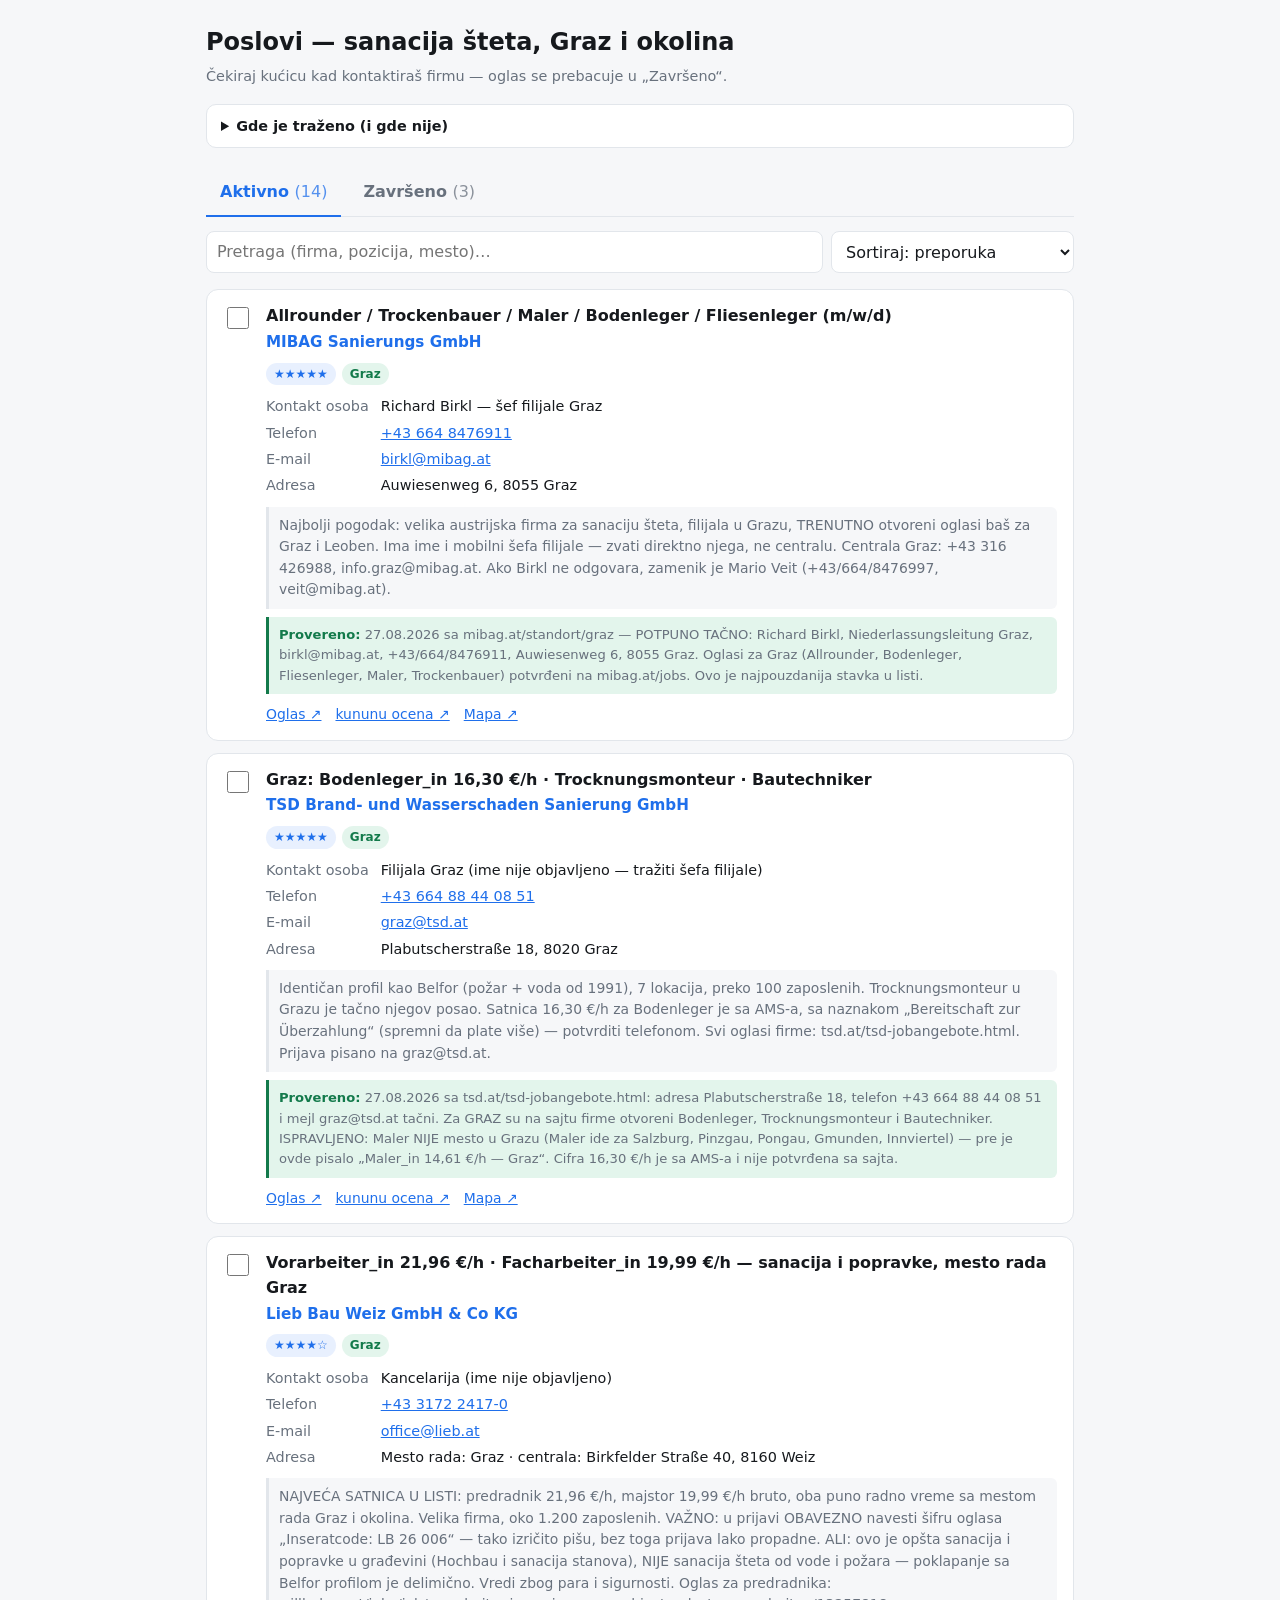
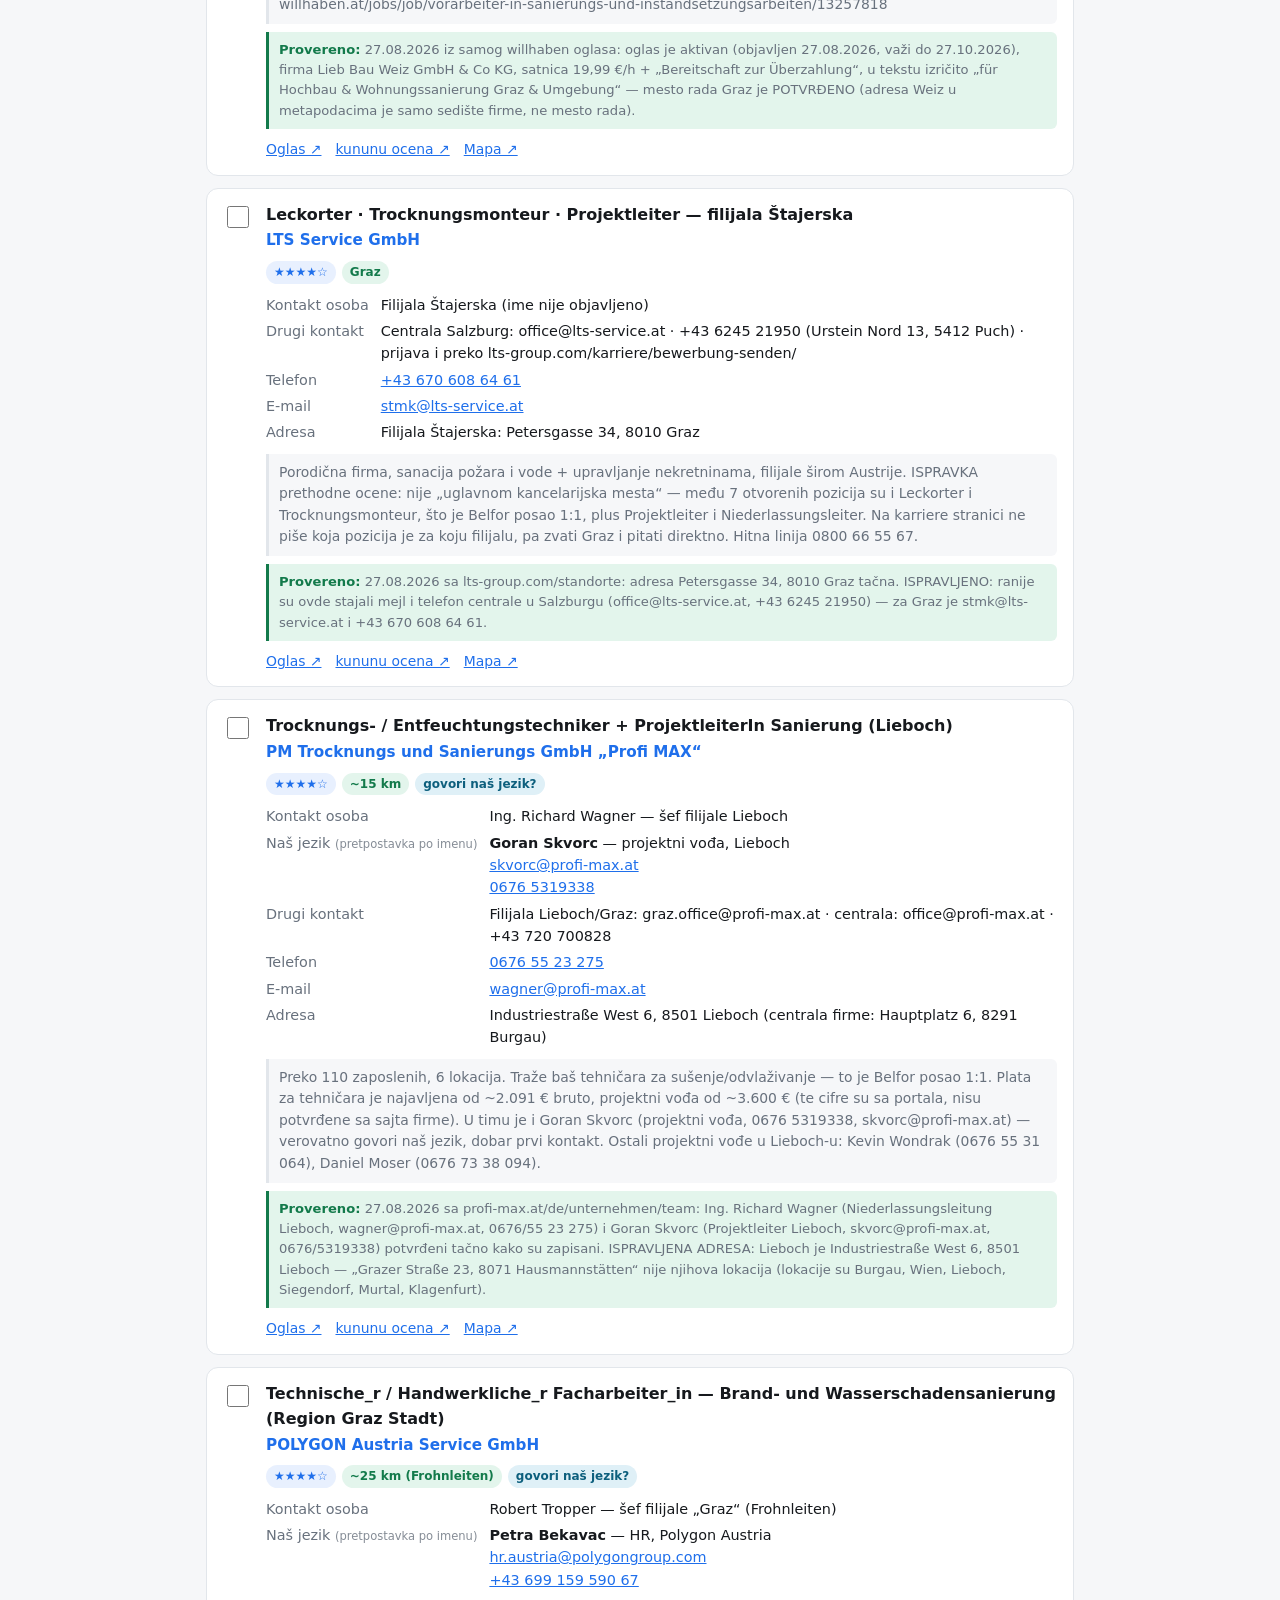
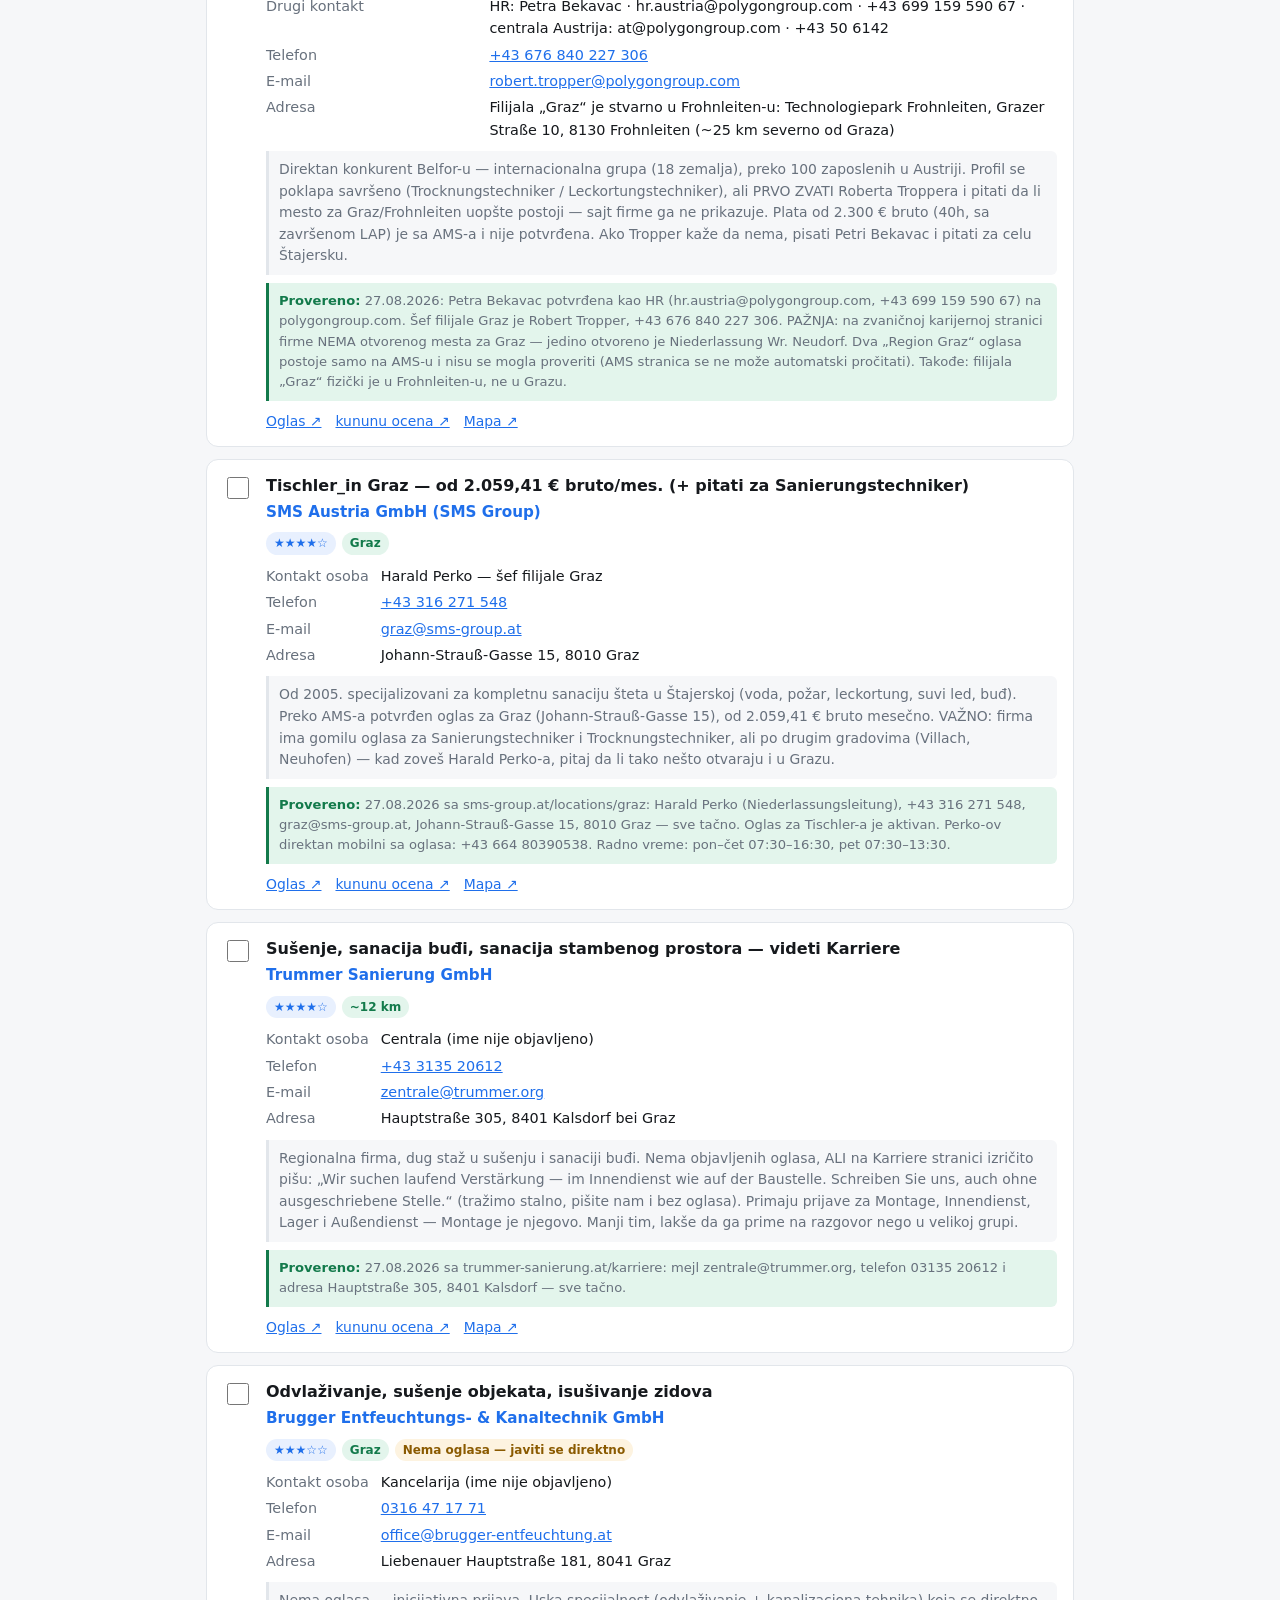
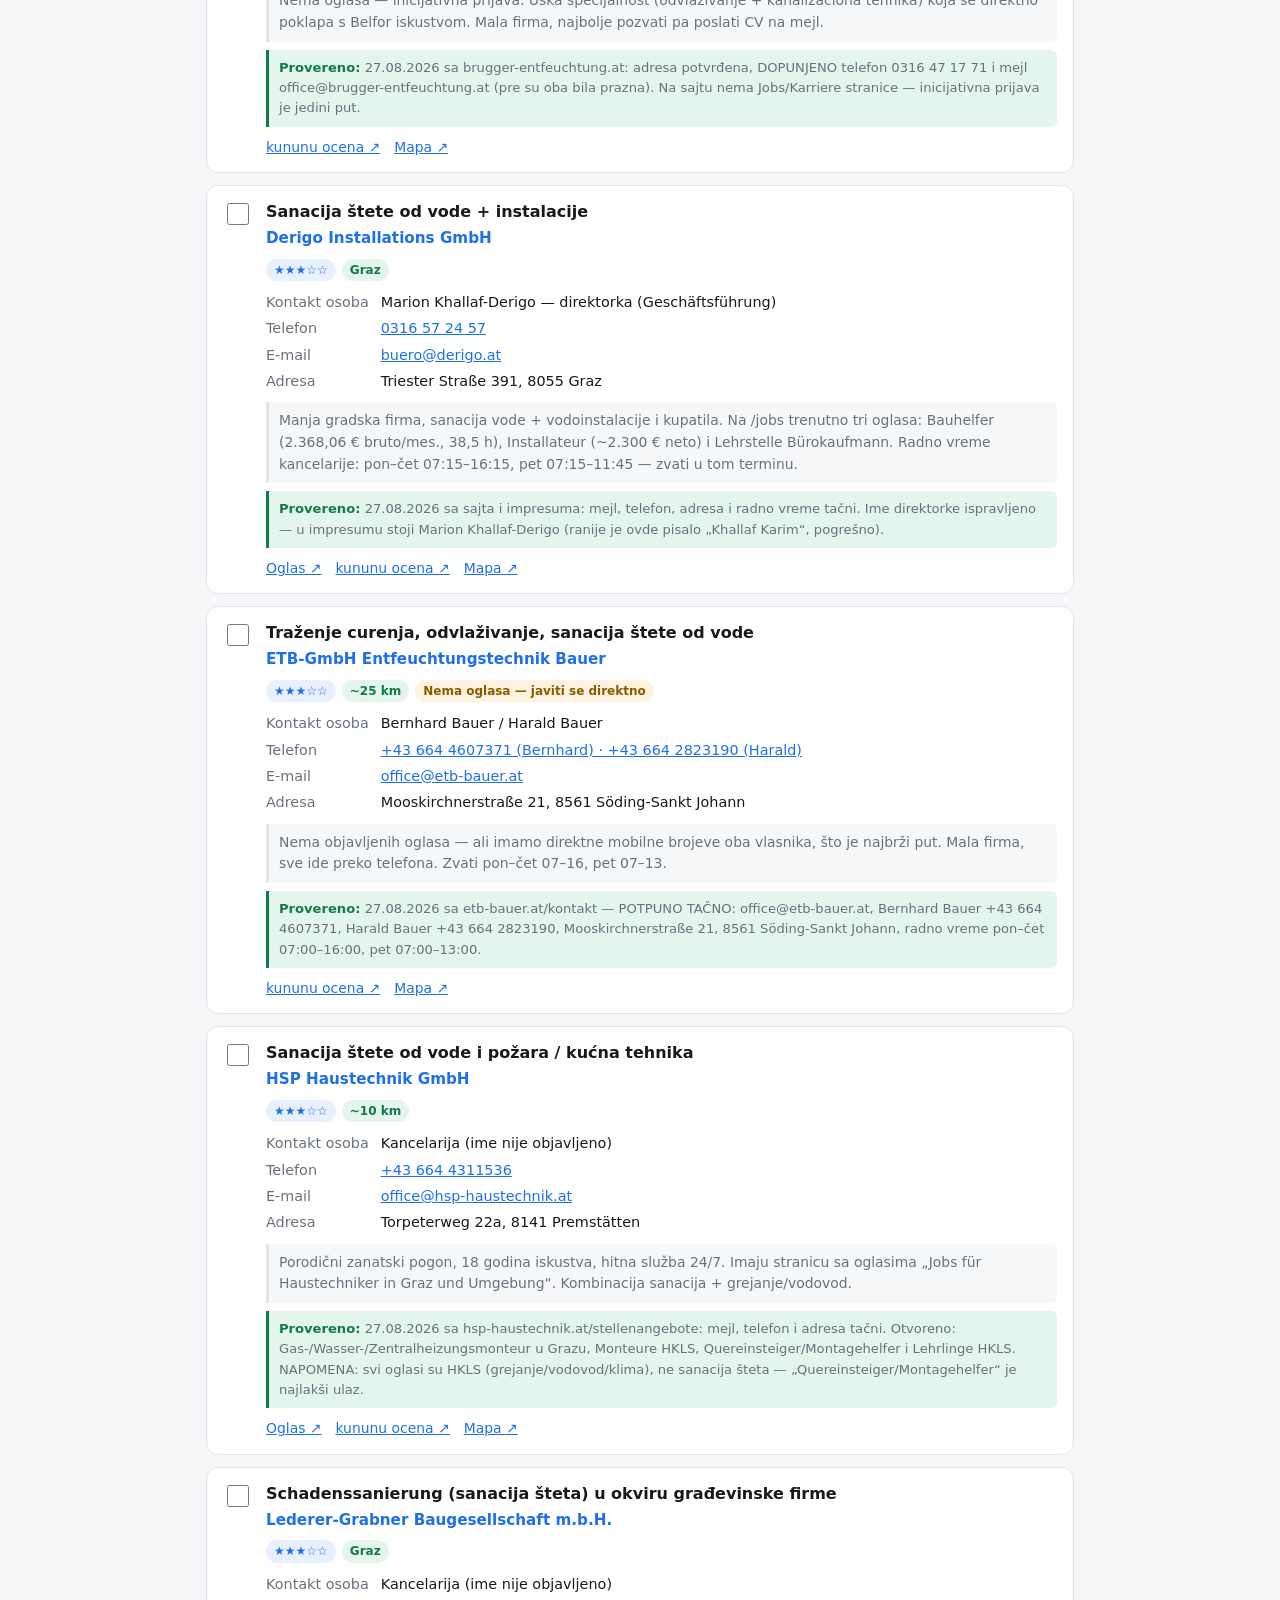
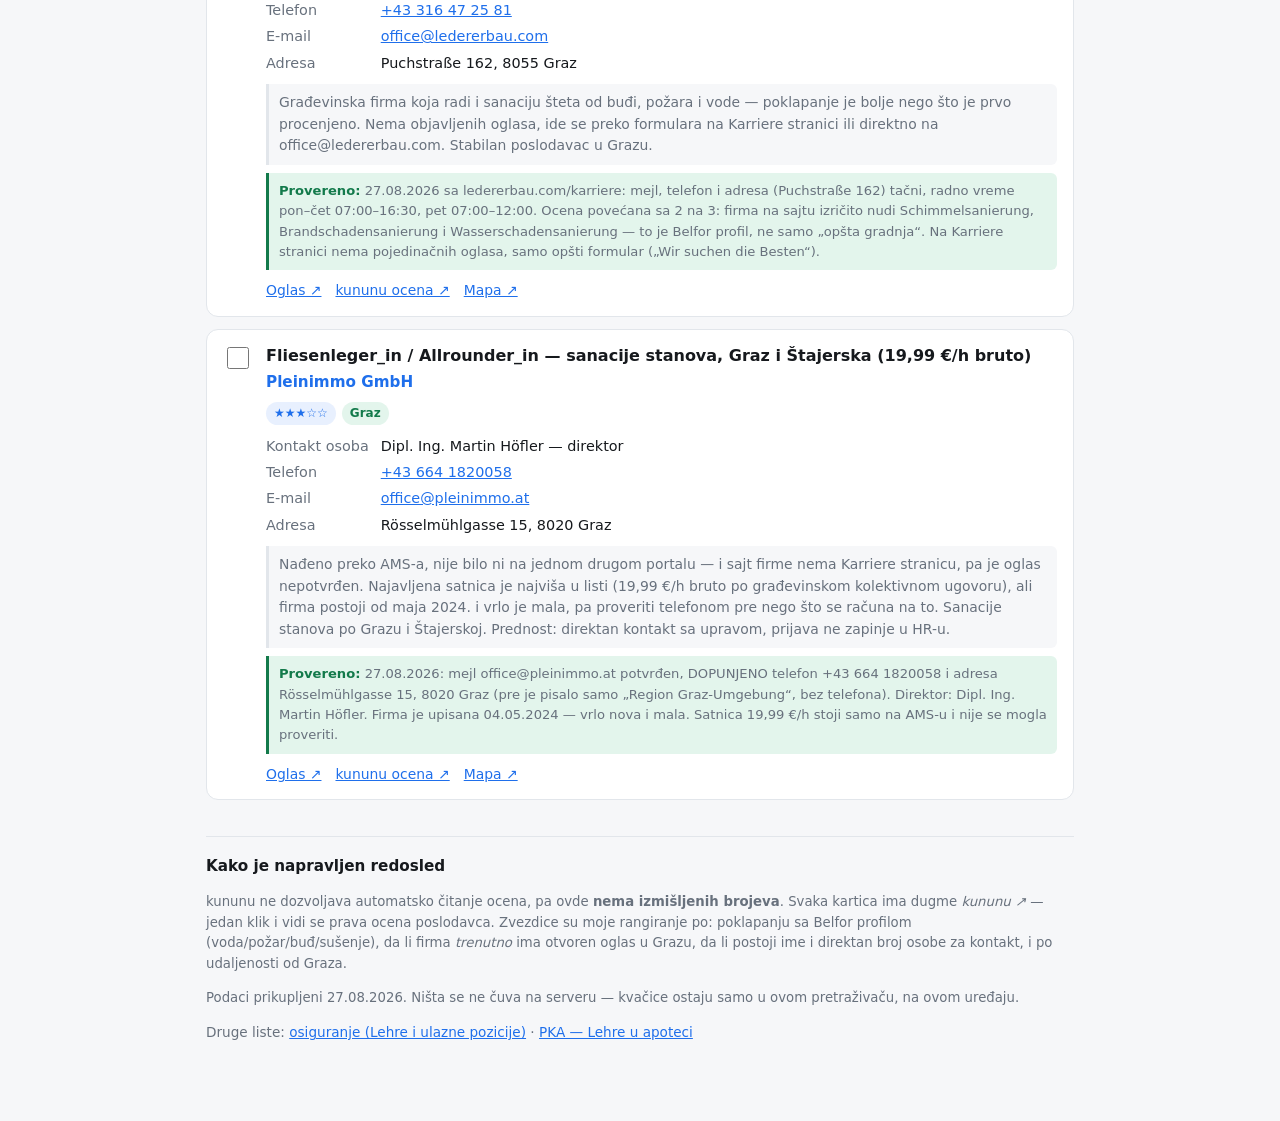
==== commit 91c81fb5: "Nova lista: PKA (Lehre u apoteci), Graz i okolina Trecha lista uz sanaciju i osiguranje. Okosnica je" ====
--- a/index.html
+++ b/index.html
@@ -67,7 +67,8 @@
     pretraživaču, na ovom uređaju.
   </p>
 </footer>
-<p class="drugi">Druga lista: <a href="versicherung/">poslovi u osiguranju (Lehre i ulazne pozicije)</a></p>
+<p class="drugi">Druge liste: <a href="versicherung/">osiguranje (Lehre i ulazne pozicije)</a> ·
+  <a href="pka/">PKA — Lehre u apoteci</a></p>
 
 </div>
 
--- a/stil.css
+++ b/stil.css
@@ -54,6 +54,9 @@
   a{color:var(--accent)}
   .note{font-size:.87rem;color:var(--muted);background:var(--bg);
     border-left:3px solid var(--line);padding:8px 10px;border-radius:0 6px 6px 0;margin:0}
+  .verif{font-size:.82rem;color:var(--muted);background:var(--ok-soft);
+    border-left:3px solid var(--ok);padding:8px 10px;border-radius:0 6px 6px 0;margin:8px 0 0}
+  .verif strong{color:var(--ok)}
   .links{margin-top:10px;display:flex;gap:14px;flex-wrap:wrap;font-size:.87rem}
 
   .empty{text-align:center;color:var(--muted);padding:48px 16px}
@@ -70,3 +73,19 @@
   .mini{font-weight:400;font-size:.8em;opacity:.8}
   dd strong{color:var(--ink)}
   .drugi{margin-top:14px;font-size:.85rem;color:var(--muted)}
+
+  /* Blok napomena na vrhu PKA liste */
+  .napomene{margin-top:18px;border:1px solid var(--line);border-left:4px solid var(--accent);
+    border-radius:0 10px 10px 0;background:var(--card);padding:14px 18px;font-size:.9rem}
+  .napomene h2{font-size:1rem;margin:0 0 10px}
+  .napomene h3{font-size:.9rem;margin:16px 0 4px;color:var(--accent)}
+  .napomene p{margin:6px 0}
+  .napomene ol,.napomene ul{margin:6px 0;padding-left:20px}
+  .napomene li{margin:4px 0}
+  .sanse{display:grid;grid-template-columns:repeat(auto-fit,minmax(150px,1fr));gap:10px;margin:12px 0}
+  .sansa{background:var(--bg);border:1px solid var(--line);border-radius:8px;padding:10px 12px}
+  .sansa b{display:block;font-size:1.35rem;line-height:1.2}
+  .sansa span{font-size:.78rem;color:var(--muted)}
+  .sansa.dobro b{color:var(--ok)} .sansa.lose b{color:var(--warn)}
+  .kljucno{background:var(--ok-soft);border-left:3px solid var(--ok);
+    padding:10px 12px;border-radius:0 6px 6px 0;margin:12px 0}
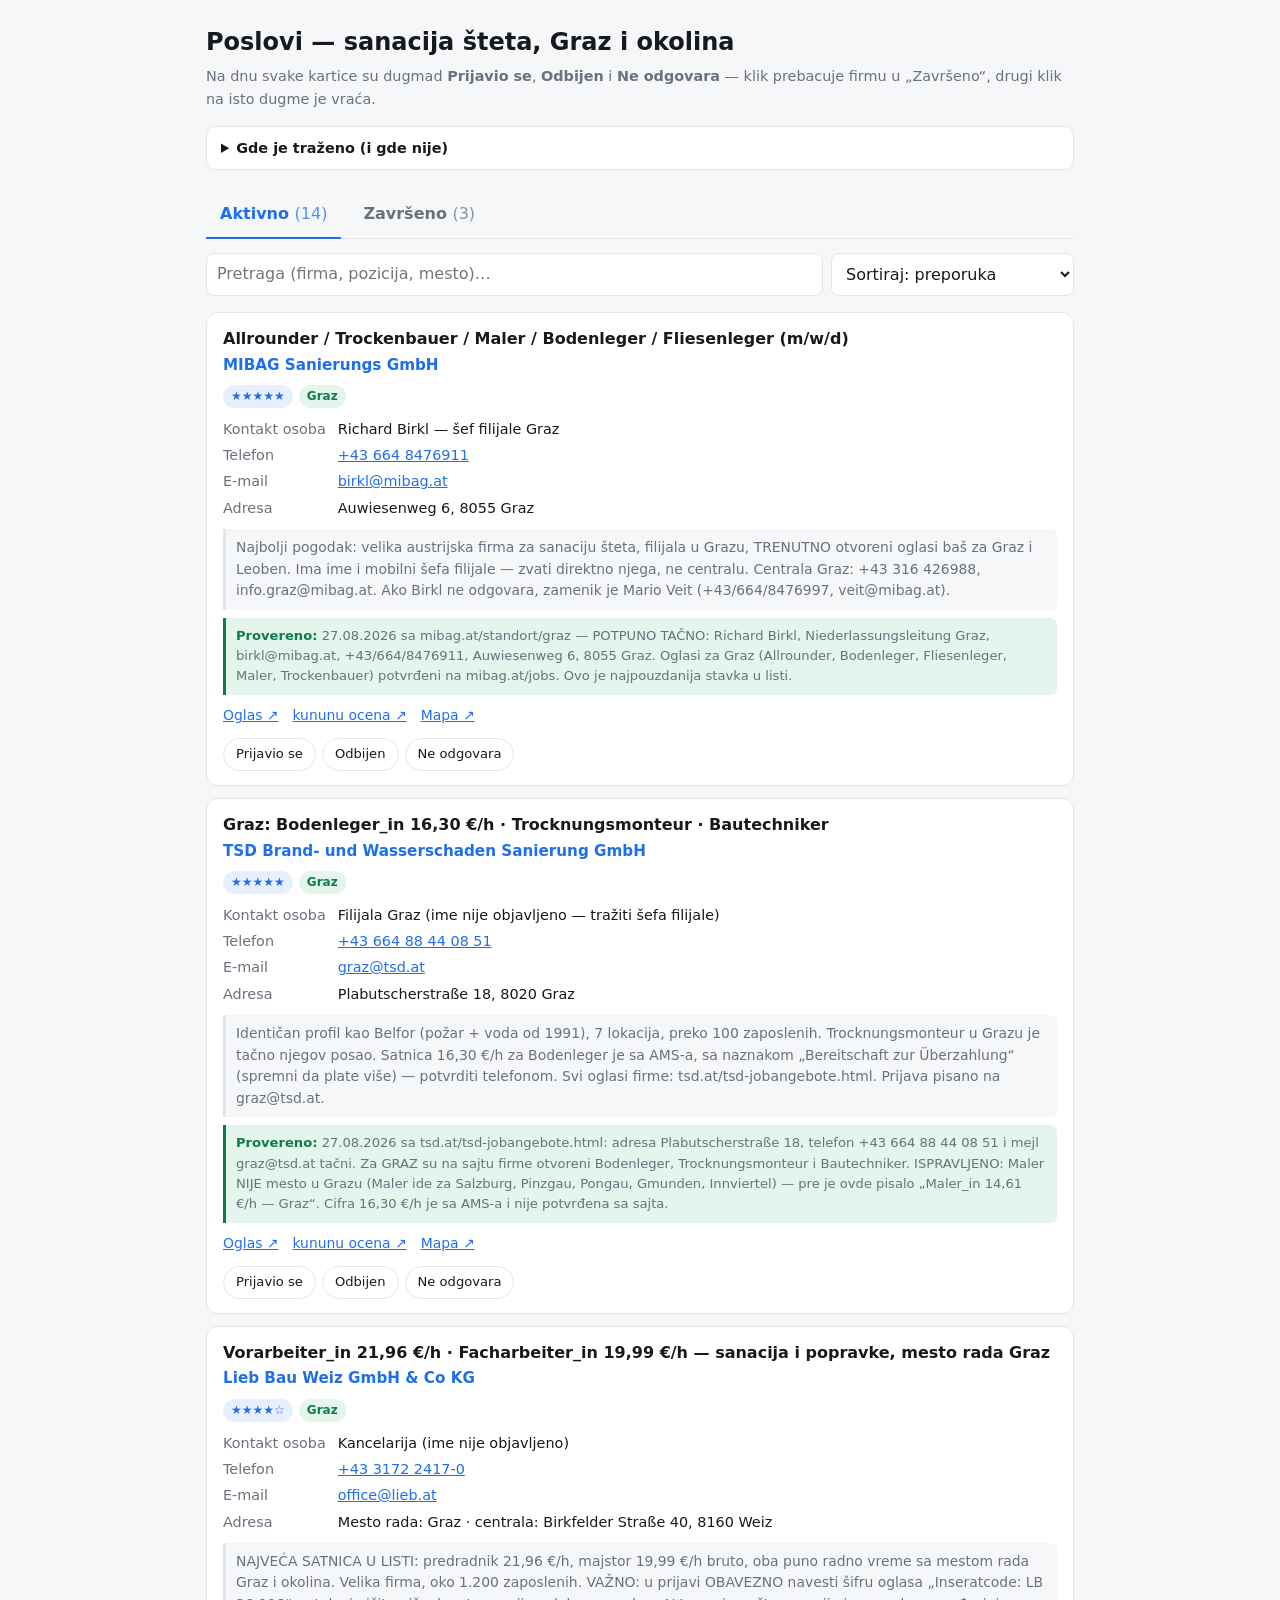
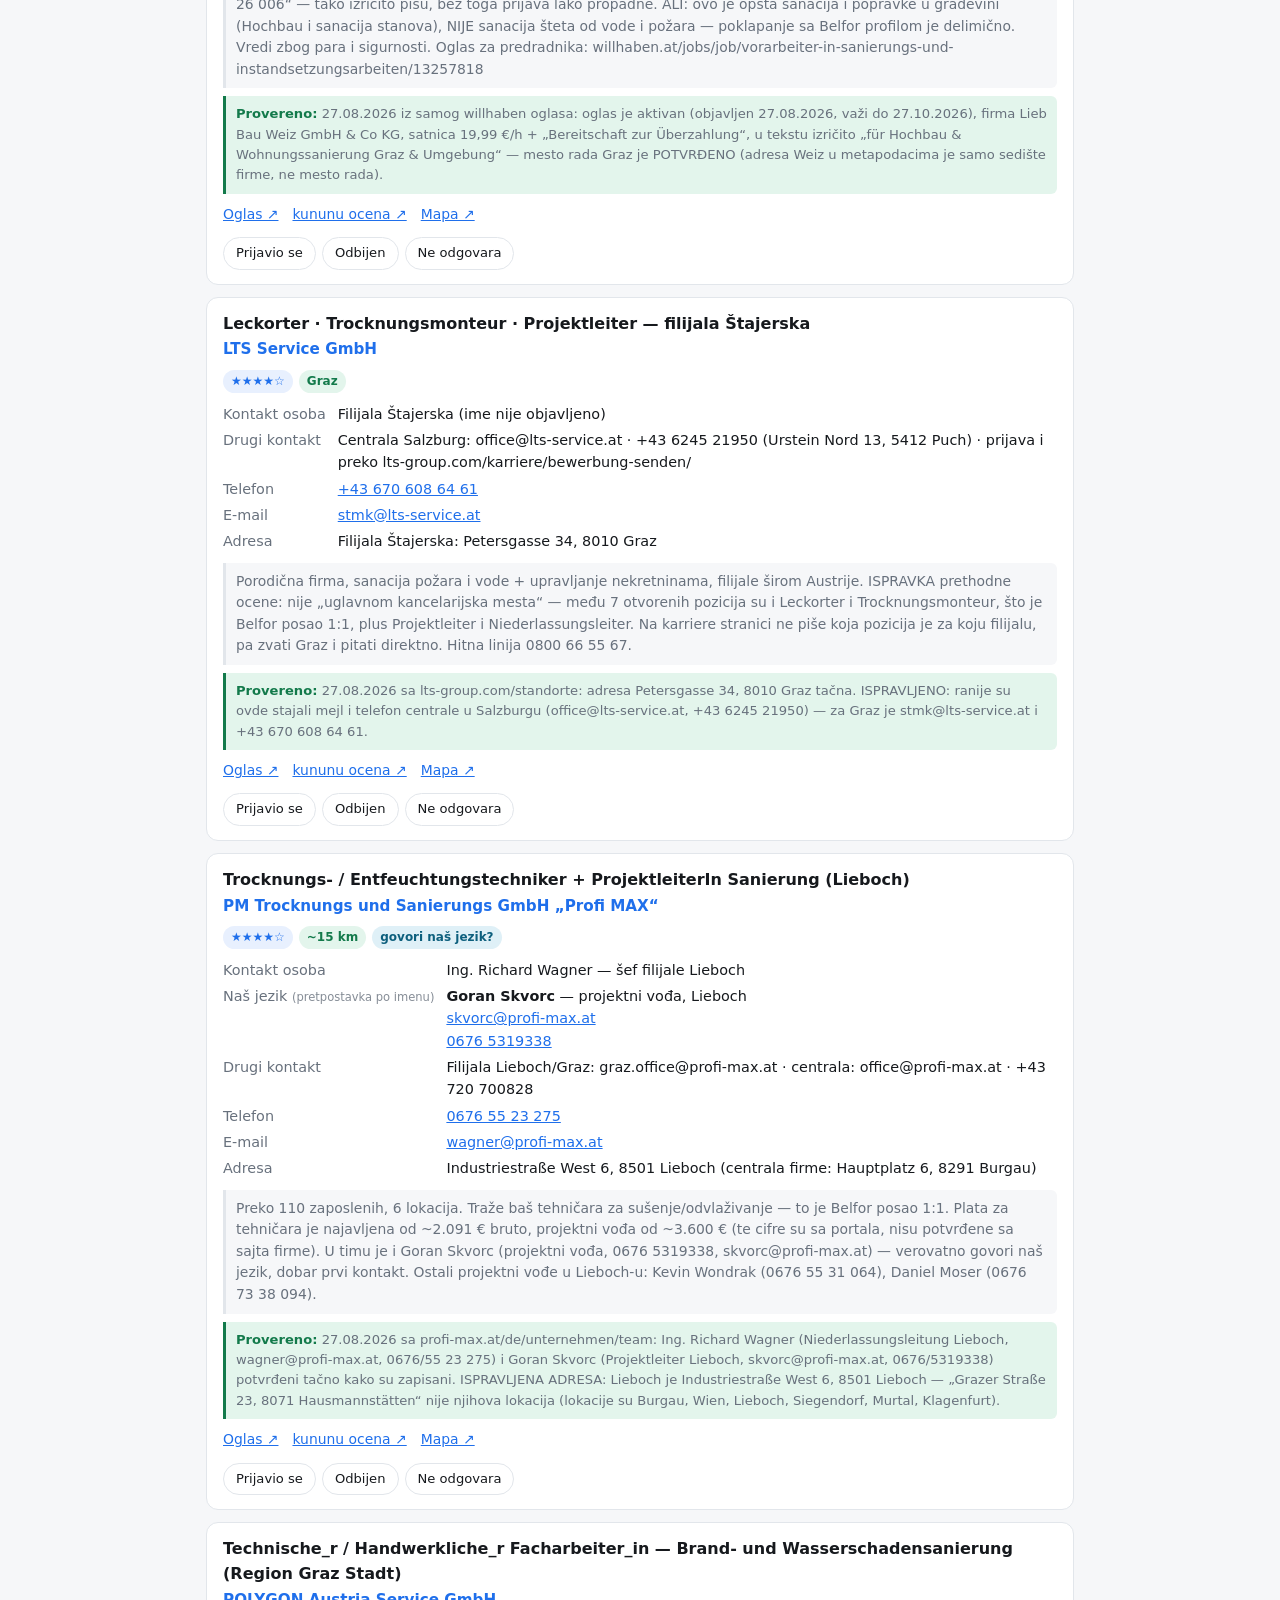
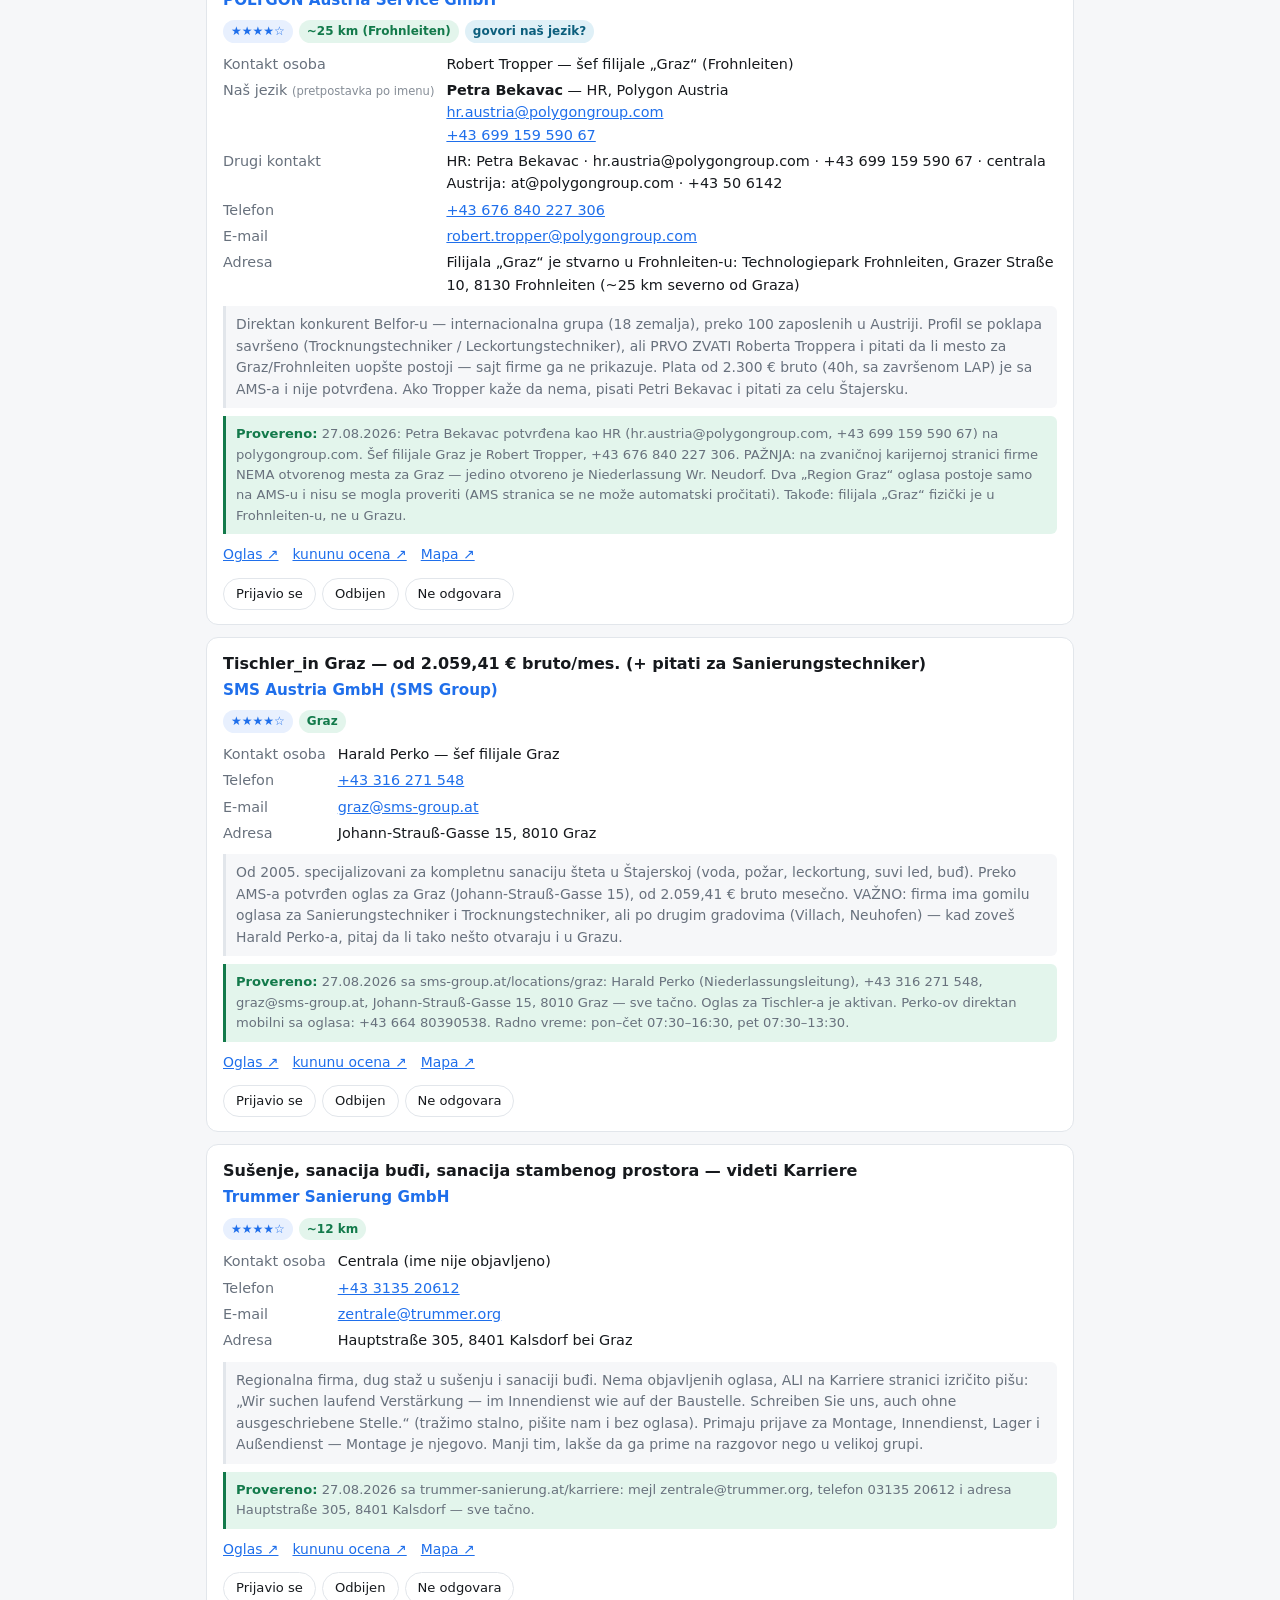
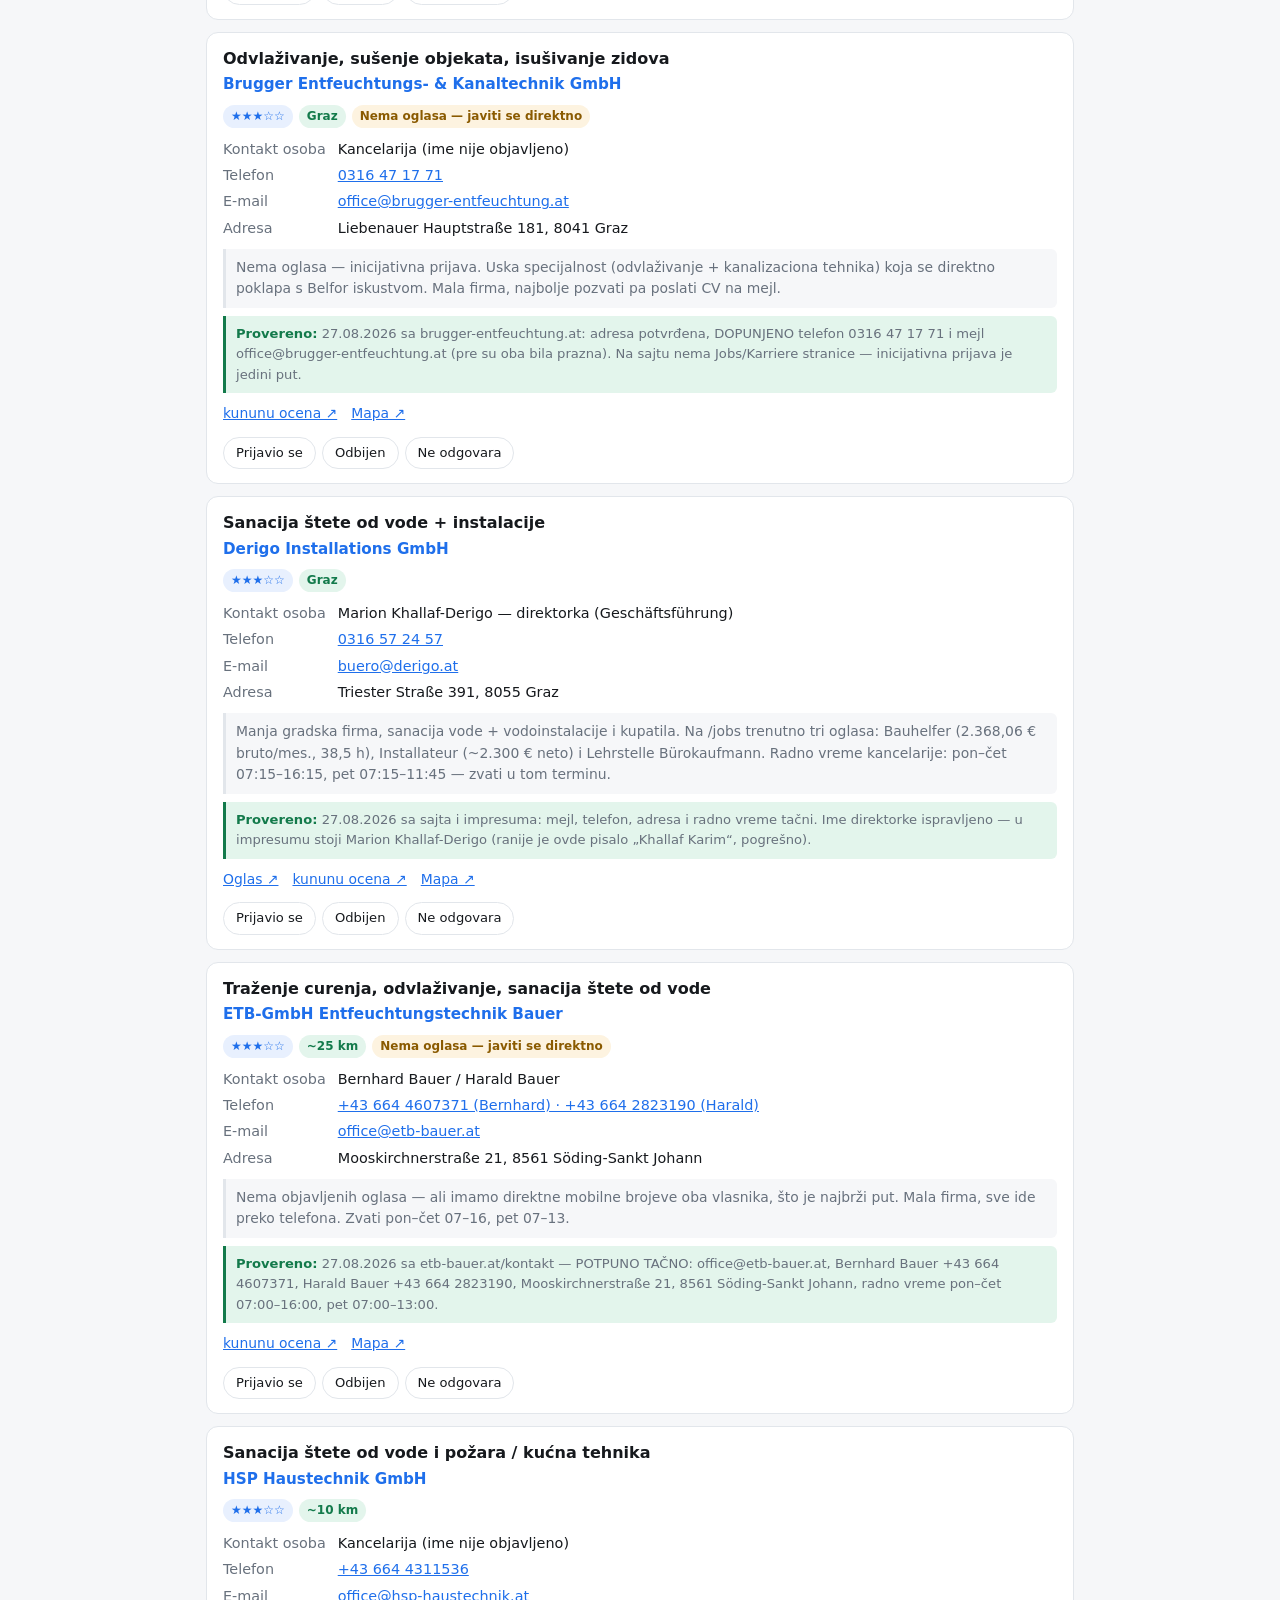
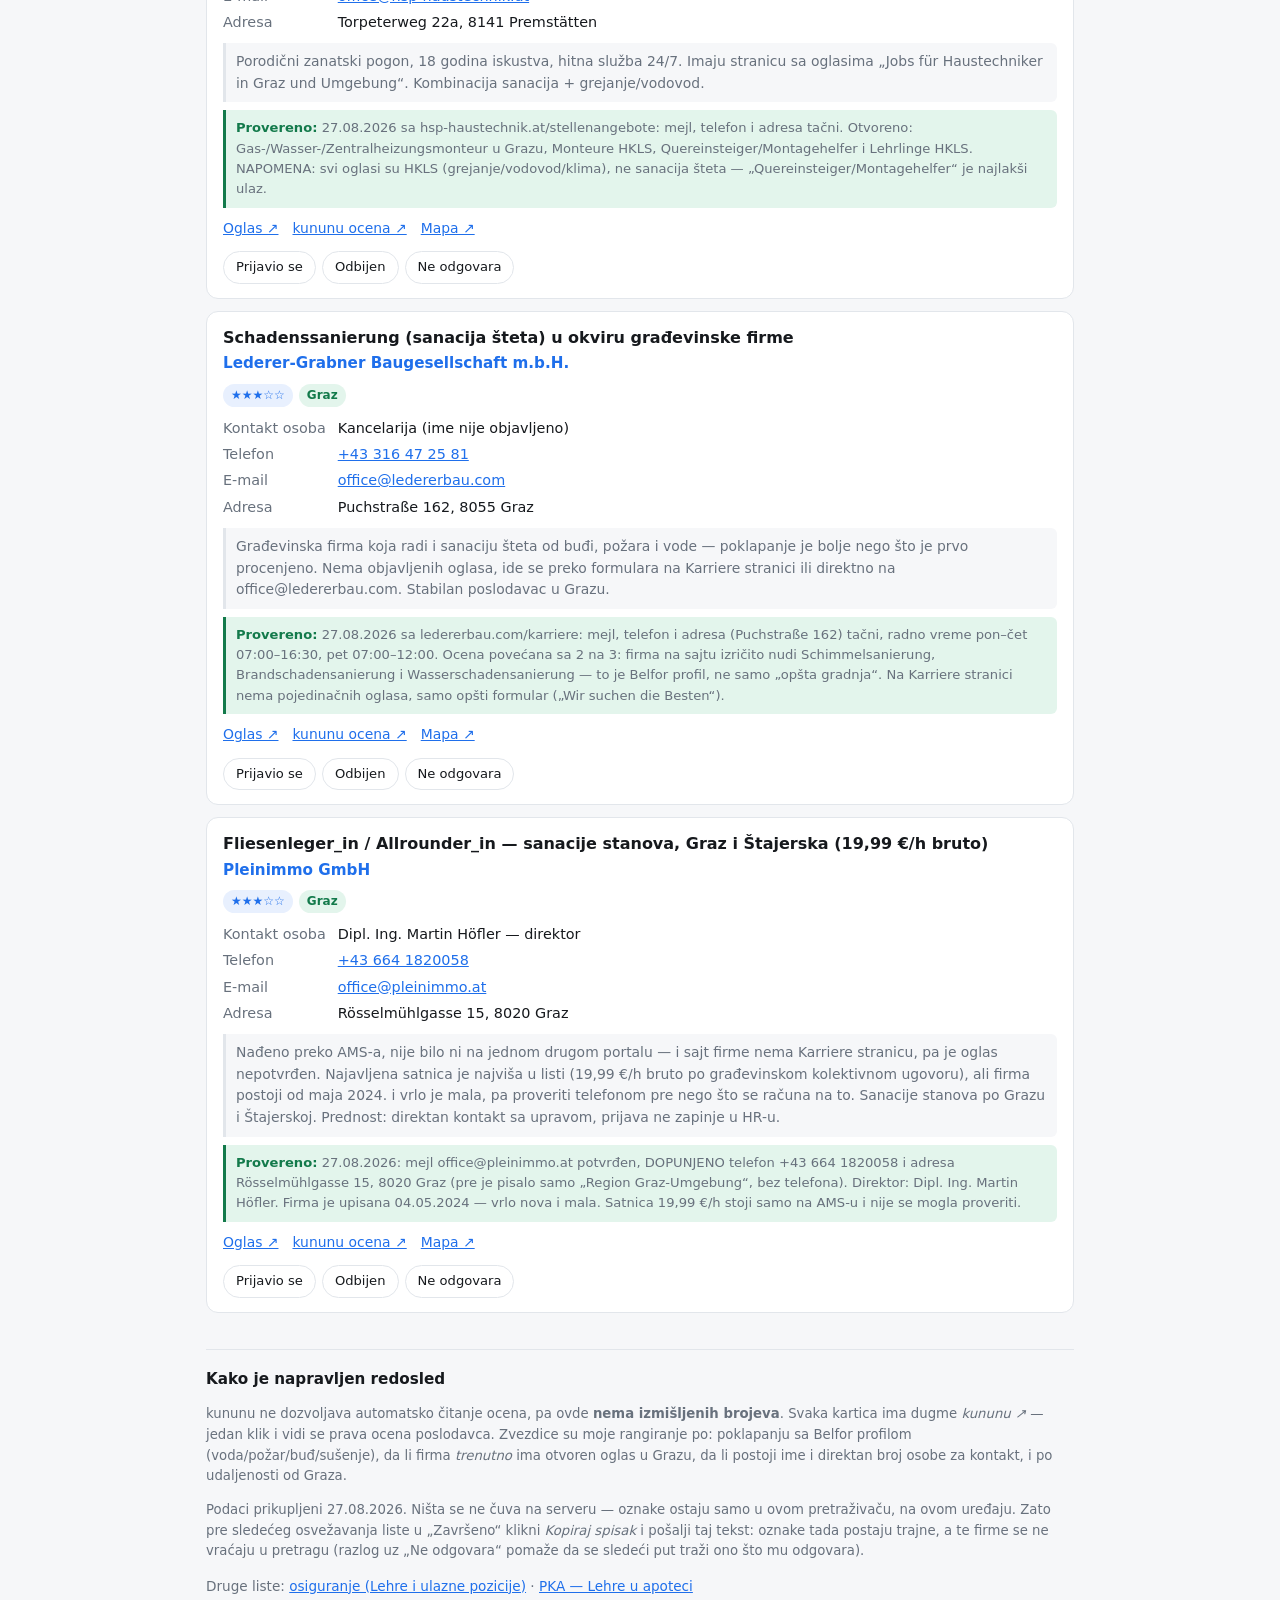
==== commit cd013384: "Sanacija: dugmad Prijavio se / Odbijen / Ne odgovara + Kopiraj spisak Na listi sanacija kućica je za" ====
--- a/index.html
+++ b/index.html
@@ -11,7 +11,8 @@
 
 <header>
   <h1>Poslovi — sanacija šteta, Graz i okolina</h1>
-  <p>Čekiraj kućicu kad kontaktiraš firmu — oglas se prebacuje u „Završeno“.</p>
+  <p>Na dnu svake kartice su dugmad <strong>Prijavio se</strong>, <strong>Odbijen</strong> i
+    <strong>Ne odgovara</strong> — klik prebacuje firmu u „Završeno“, drugi klik na isto dugme je vraća.</p>
 </header>
 
 <details class="izvori">
@@ -48,8 +49,10 @@
     <option value="firma">Sortiraj: naziv firme</option>
     <option value="oglas">Sortiraj: prvo sa oglasom</option>
   </select>
-  <button id="reset" hidden>Poništi moje kvačice</button>
+  <button id="kopiraj" hidden>Kopiraj spisak</button>
+  <button id="reset" hidden>Poništi moje oznake</button>
 </div>
+<textarea id="spisak" readonly hidden aria-label="Spisak oznaka"></textarea>
 
 <div id="lista"></div>
 
@@ -63,8 +66,10 @@
     osobe za kontakt, i po udaljenosti od Graza.
   </p>
   <p>
-    Podaci prikupljeni 27.08.2026. Ništa se ne čuva na serveru — kvačice ostaju samo u ovom
-    pretraživaču, na ovom uređaju.
+    Podaci prikupljeni 27.08.2026. Ništa se ne čuva na serveru — oznake ostaju samo u ovom
+    pretraživaču, na ovom uređaju. Zato pre sledećeg osvežavanja liste u „Završeno“ klikni
+    <em>Kopiraj spisak</em> i pošalji taj tekst: oznake tada postaju trajne, a te firme se ne vraćaju
+    u pretragu (razlog uz „Ne odgovara“ pomaže da se sledeći put traži ono što mu odgovara).
   </p>
 </footer>
 <p class="drugi">Druge liste: <a href="versicherung/">osiguranje (Lehre i ulazne pozicije)</a> ·
--- a/stil.css
+++ b/stil.css
@@ -89,3 +89,17 @@
   .sansa.dobro b{color:var(--ok)} .sansa.lose b{color:var(--warn)}
   .kljucno{background:var(--ok-soft);border-left:3px solid var(--ok);
     padding:10px 12px;border-radius:0 6px 6px 0;margin:12px 0}
+
+  /* Dugmad za oznaku i spisak oznaka (lista sanacija) */
+  .oznake{display:flex;gap:6px;flex-wrap:wrap;margin-top:12px}
+  .oznake button{font:inherit;font-size:.82rem;padding:5px 12px;border:1px solid var(--line);
+    border-radius:999px;background:var(--card);color:var(--ink);cursor:pointer}
+  .oznake button[aria-pressed="true"]{background:var(--accent);border-color:var(--accent);color:#fff}
+  .badge.st-odbijen{background:#fde8e8;color:#a61b1b}
+  .badge.st-neodgovara{background:var(--bg);color:var(--muted);box-shadow:inset 0 0 0 1px var(--line)}
+  #spisak{width:100%;min-height:96px;margin:0 0 16px;padding:8px 10px;font:inherit;font-size:.85rem;
+    border:1px solid var(--line);border-radius:8px;background:var(--card);color:var(--ink)}
+  @media (prefers-color-scheme: dark){
+    .badge.st-odbijen{background:#3a1717;color:#ff9a9a}
+    .oznake button[aria-pressed="true"]{color:#0b1220}
+  }
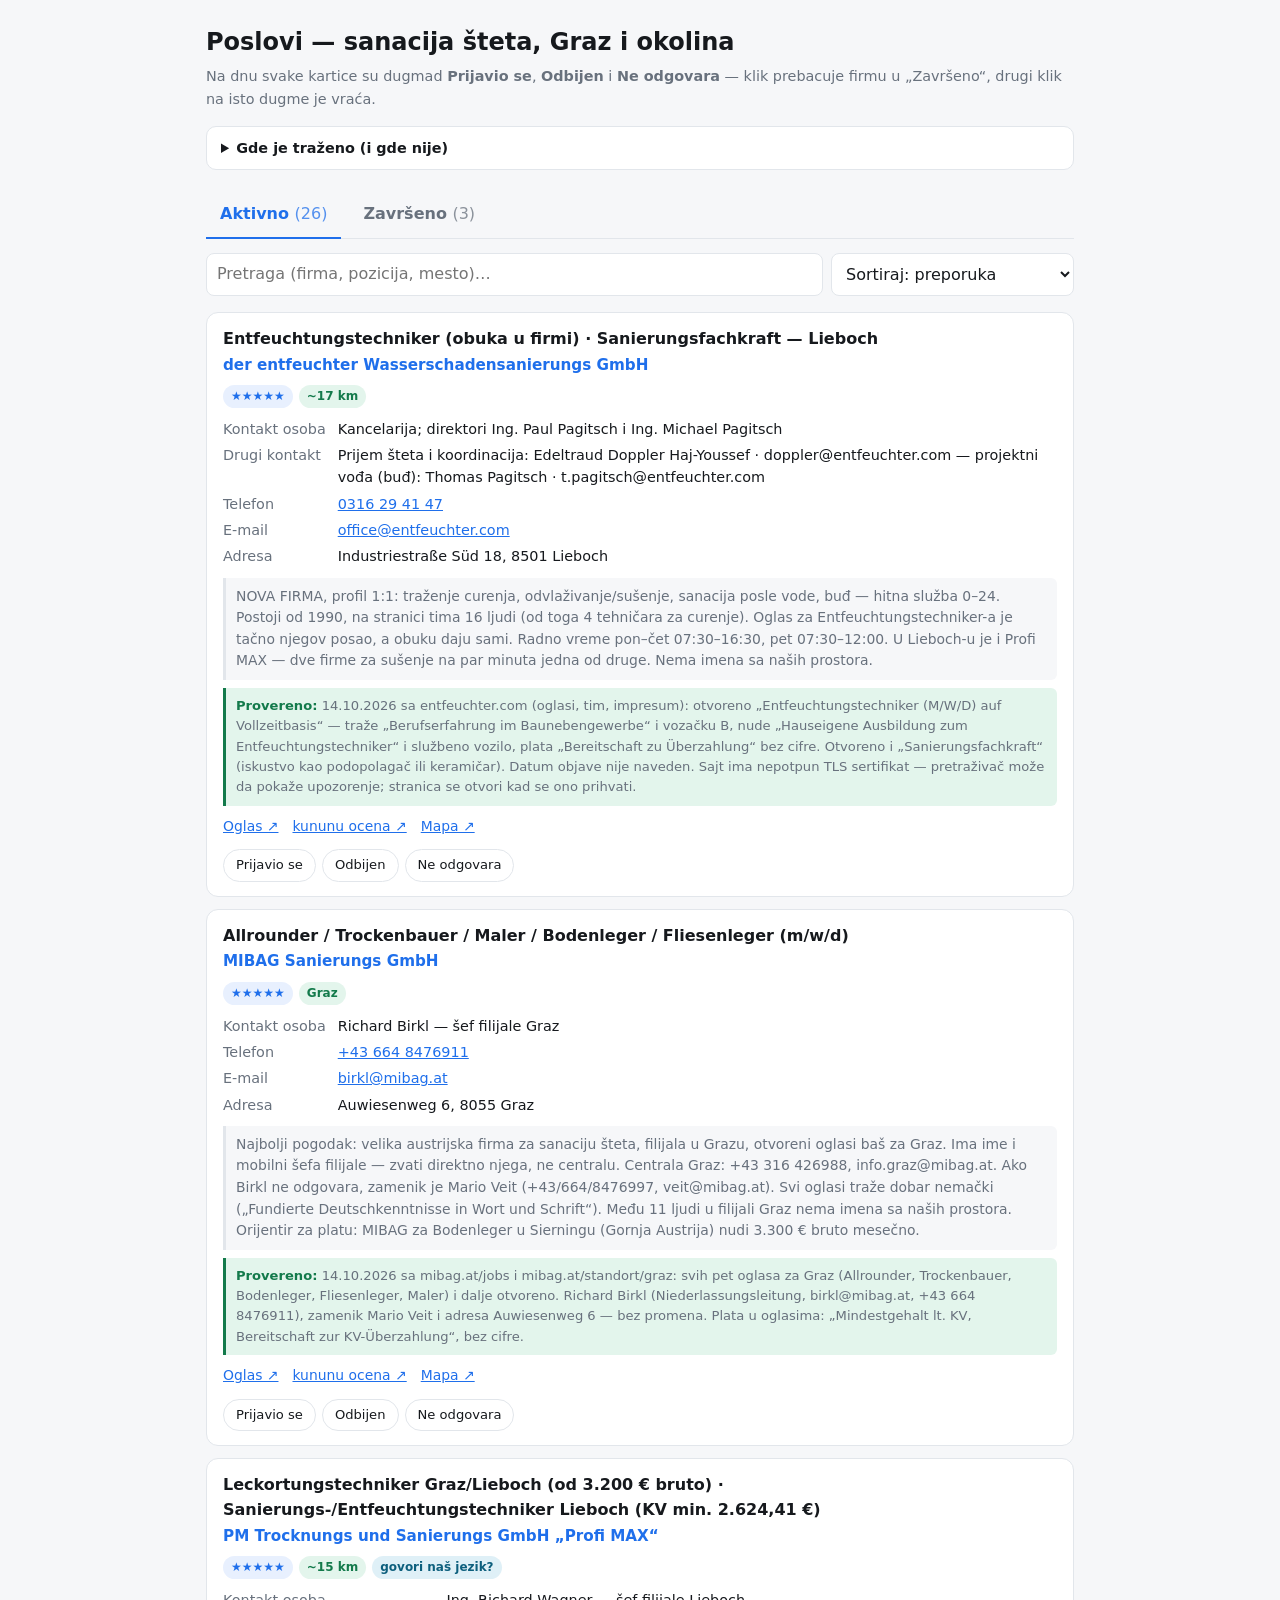
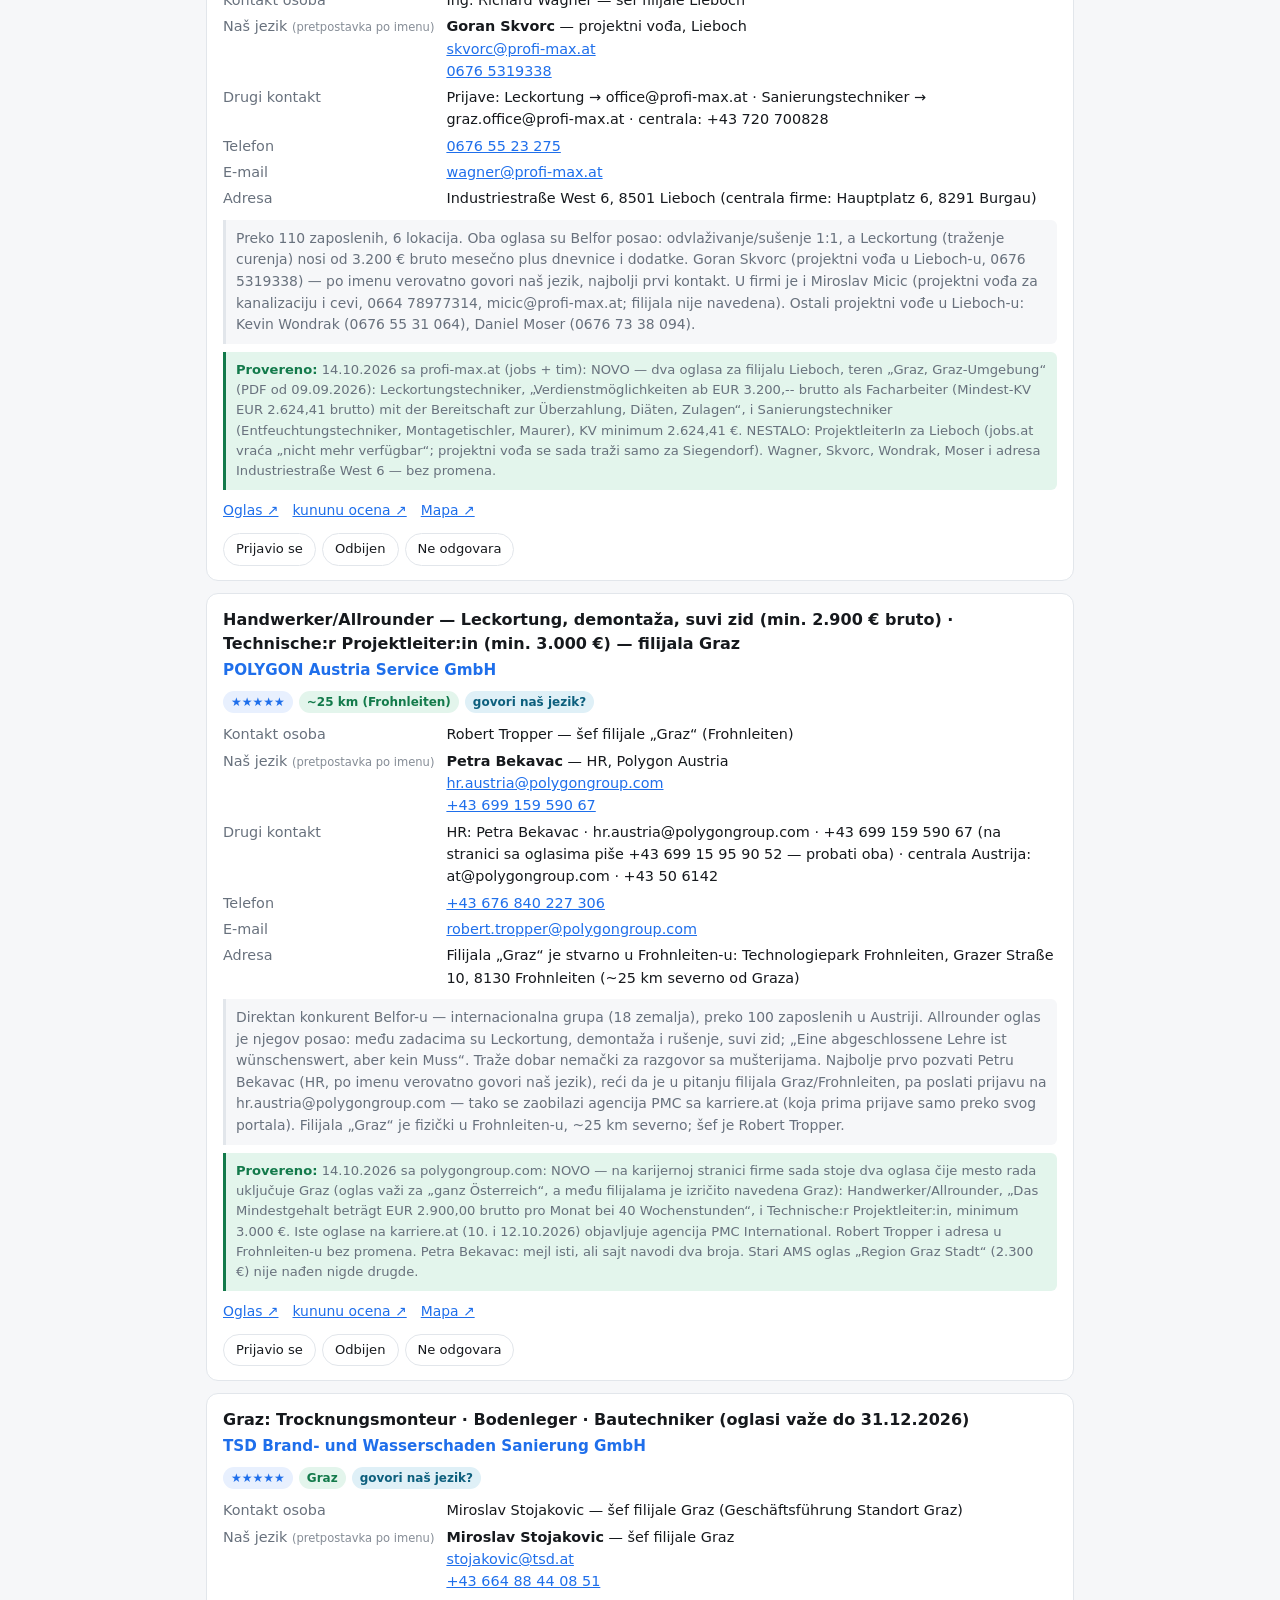
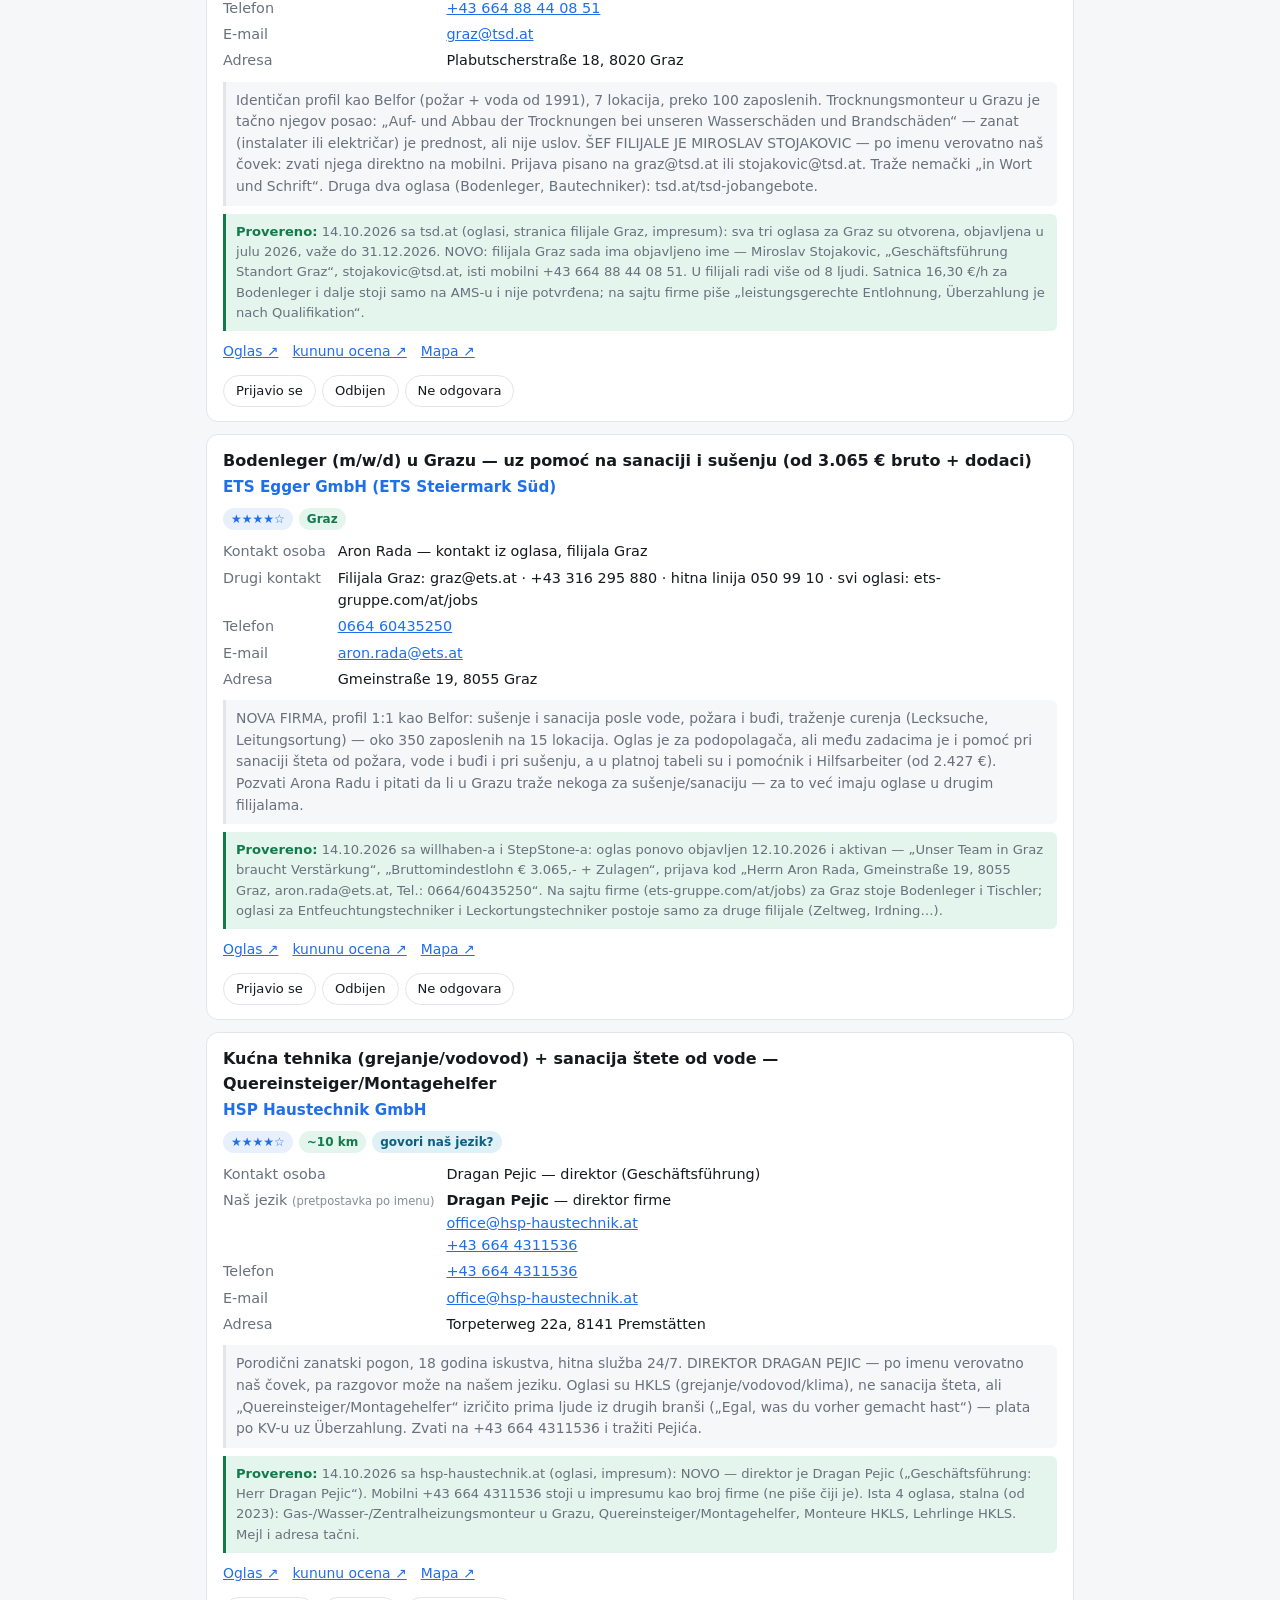
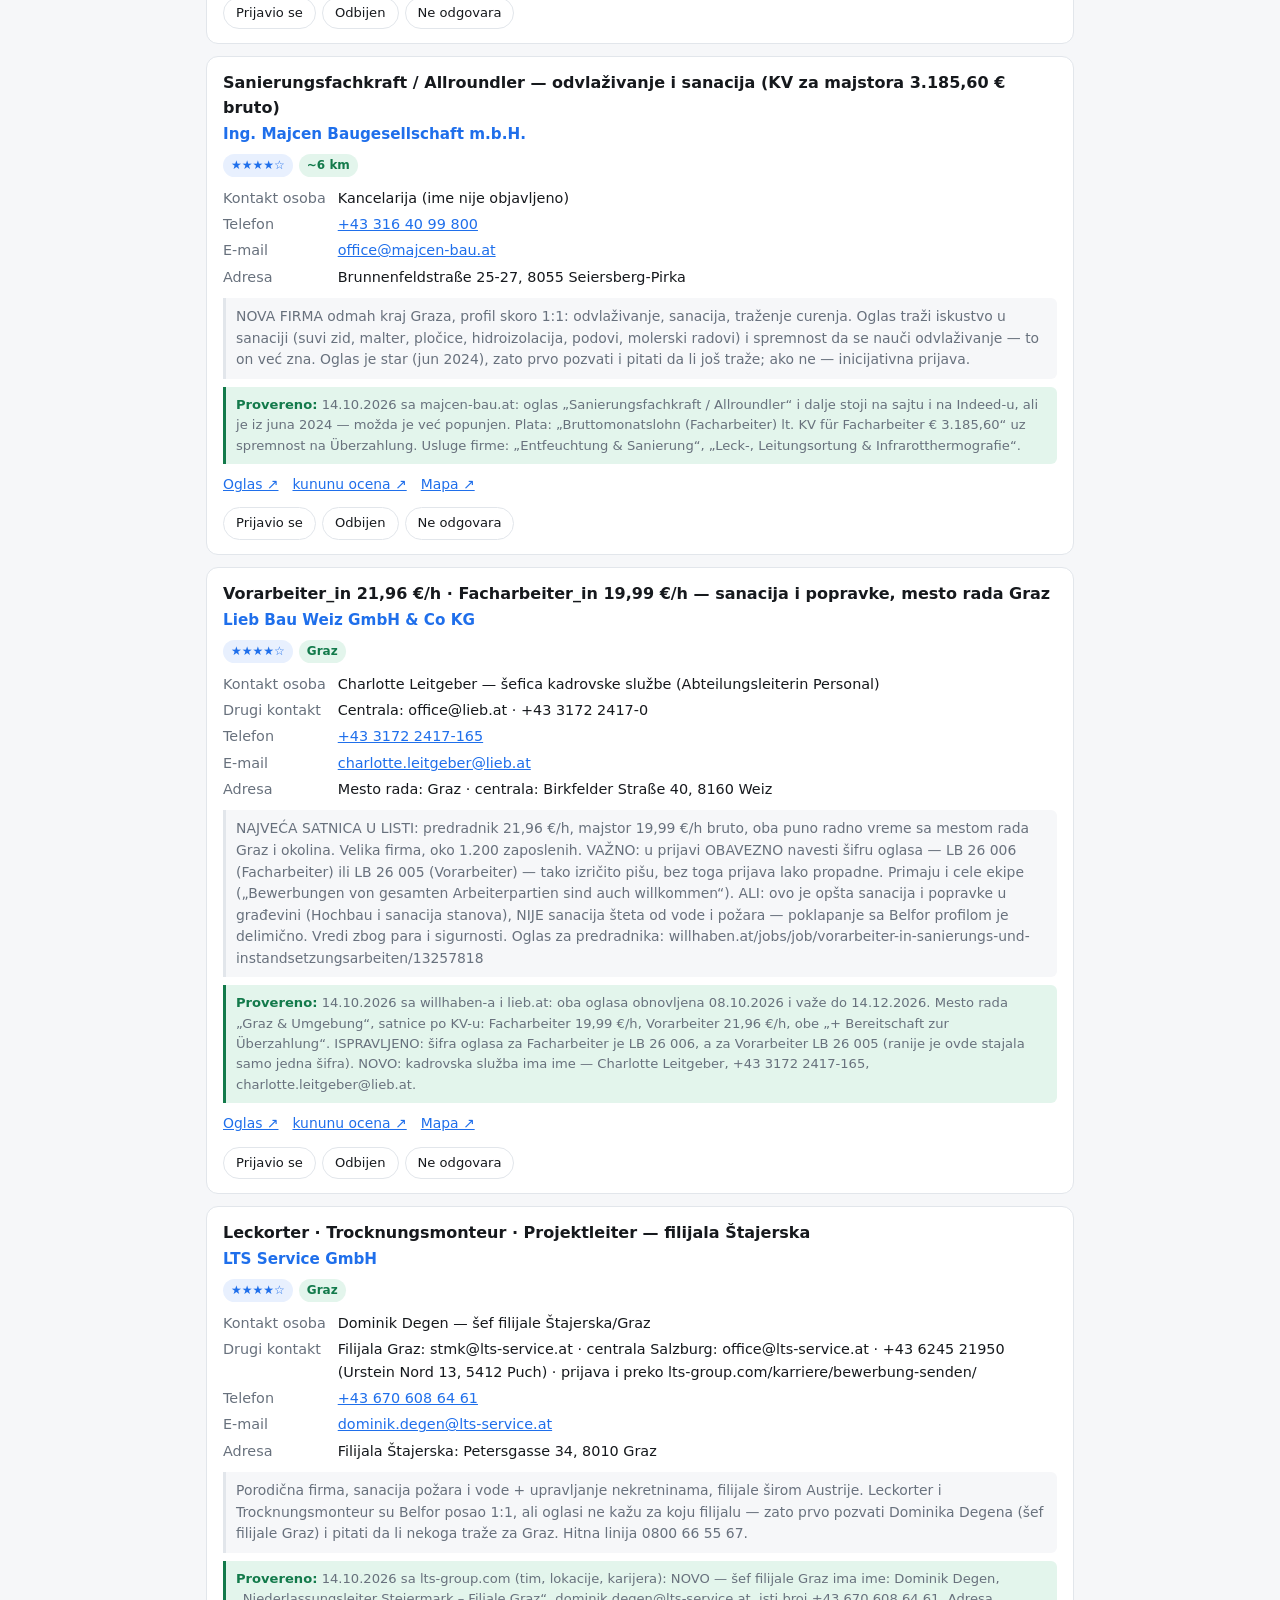
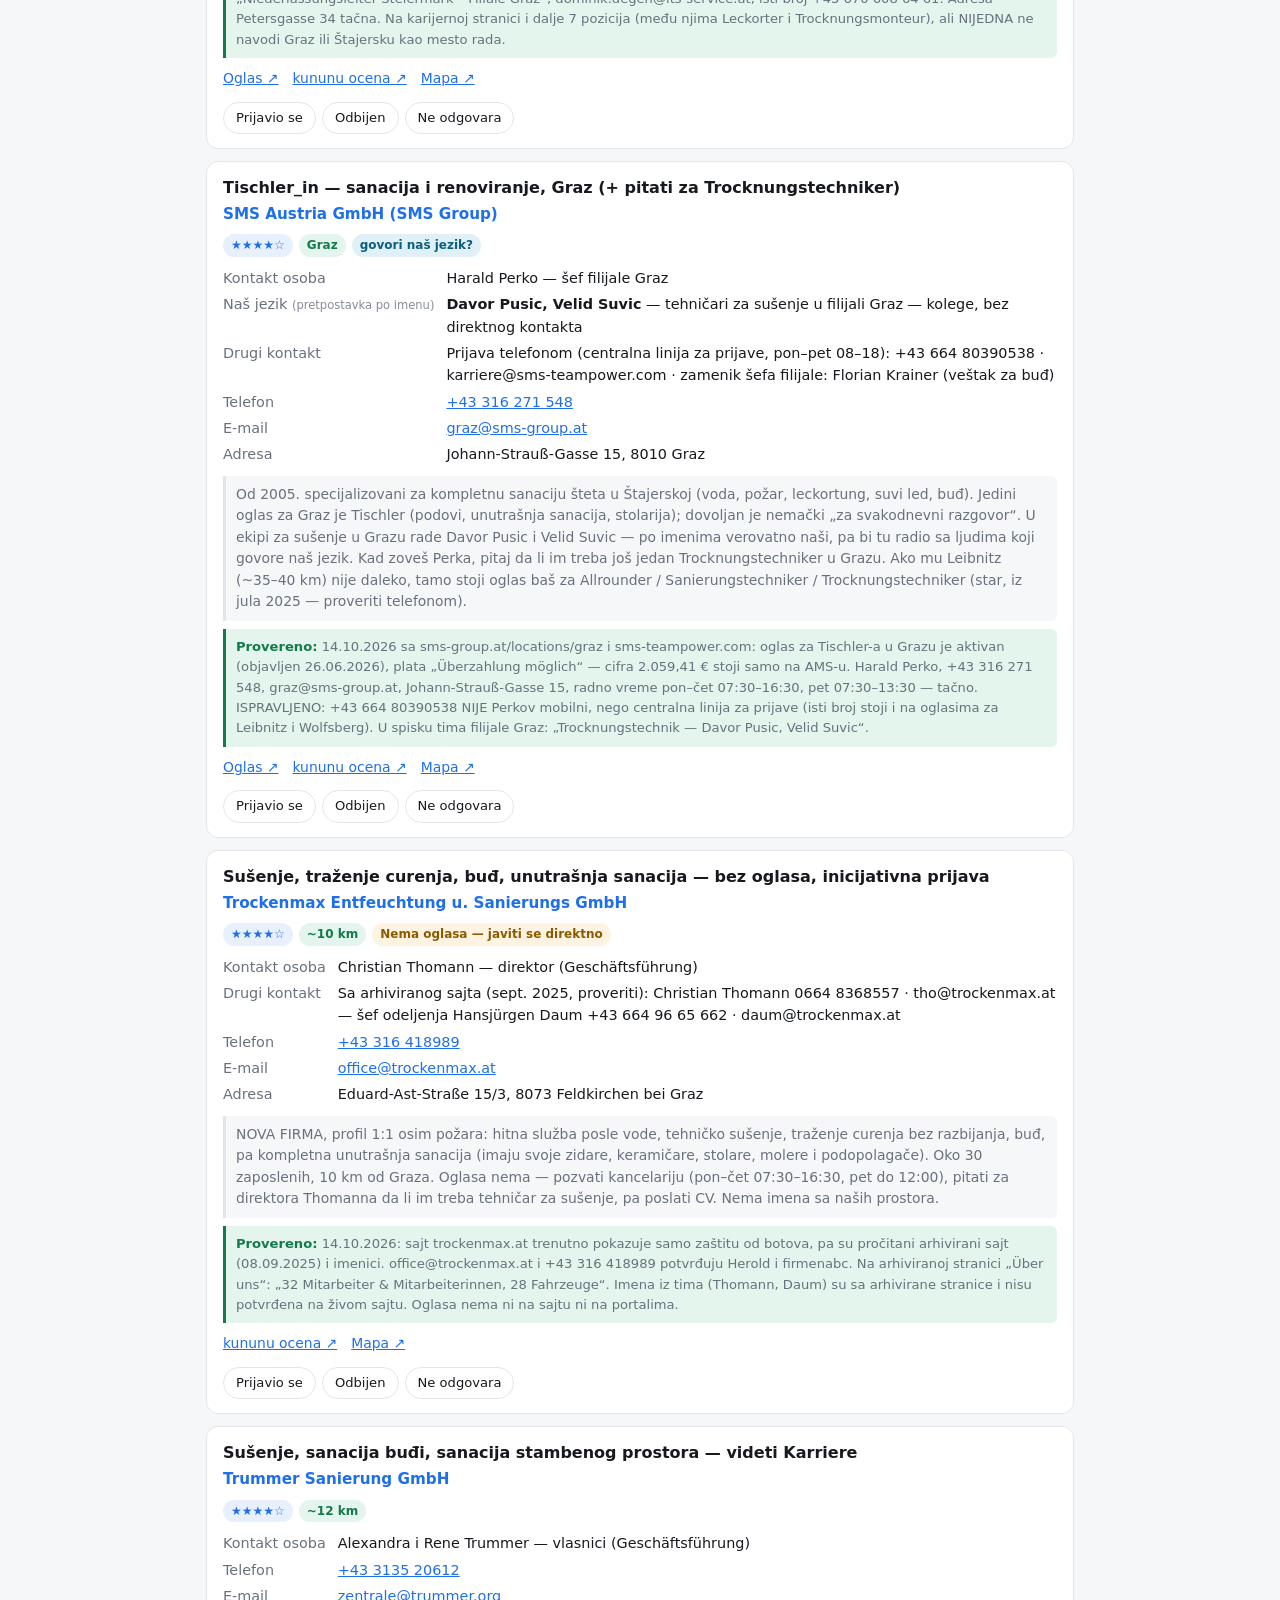
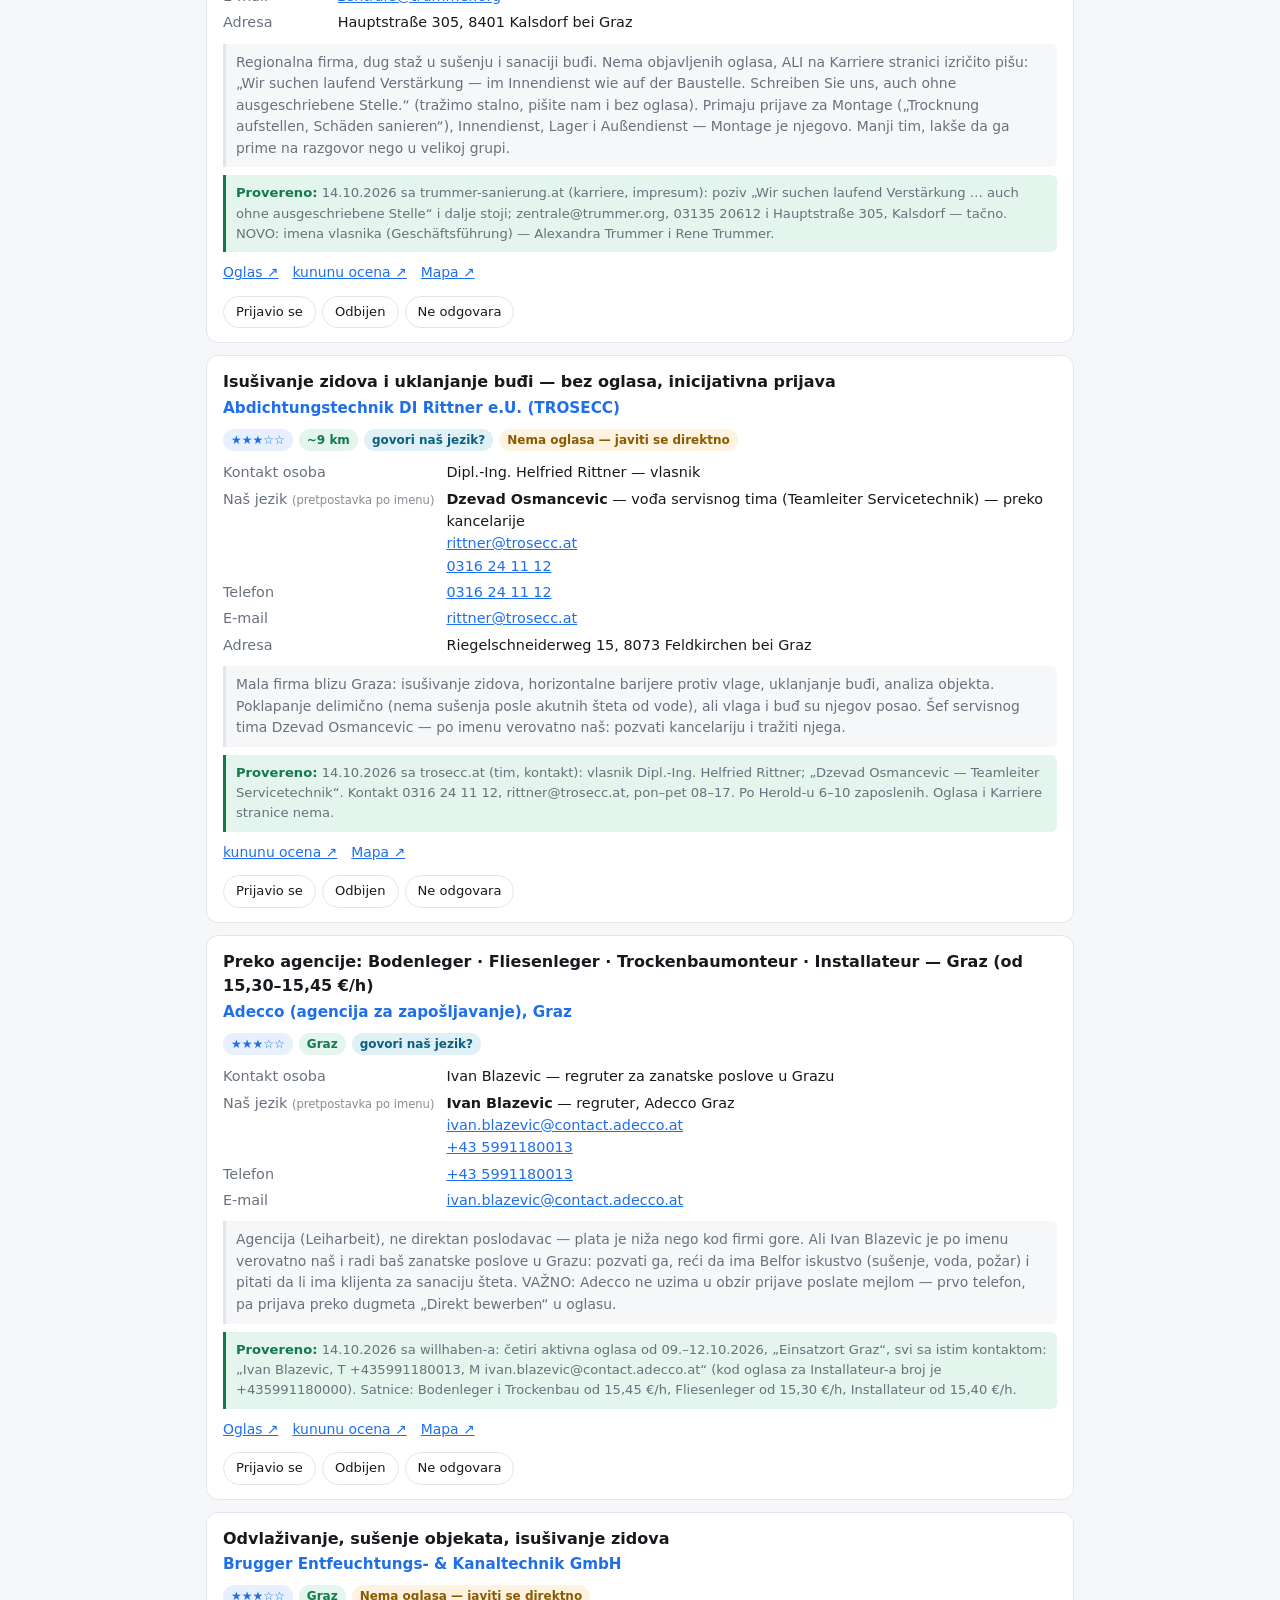
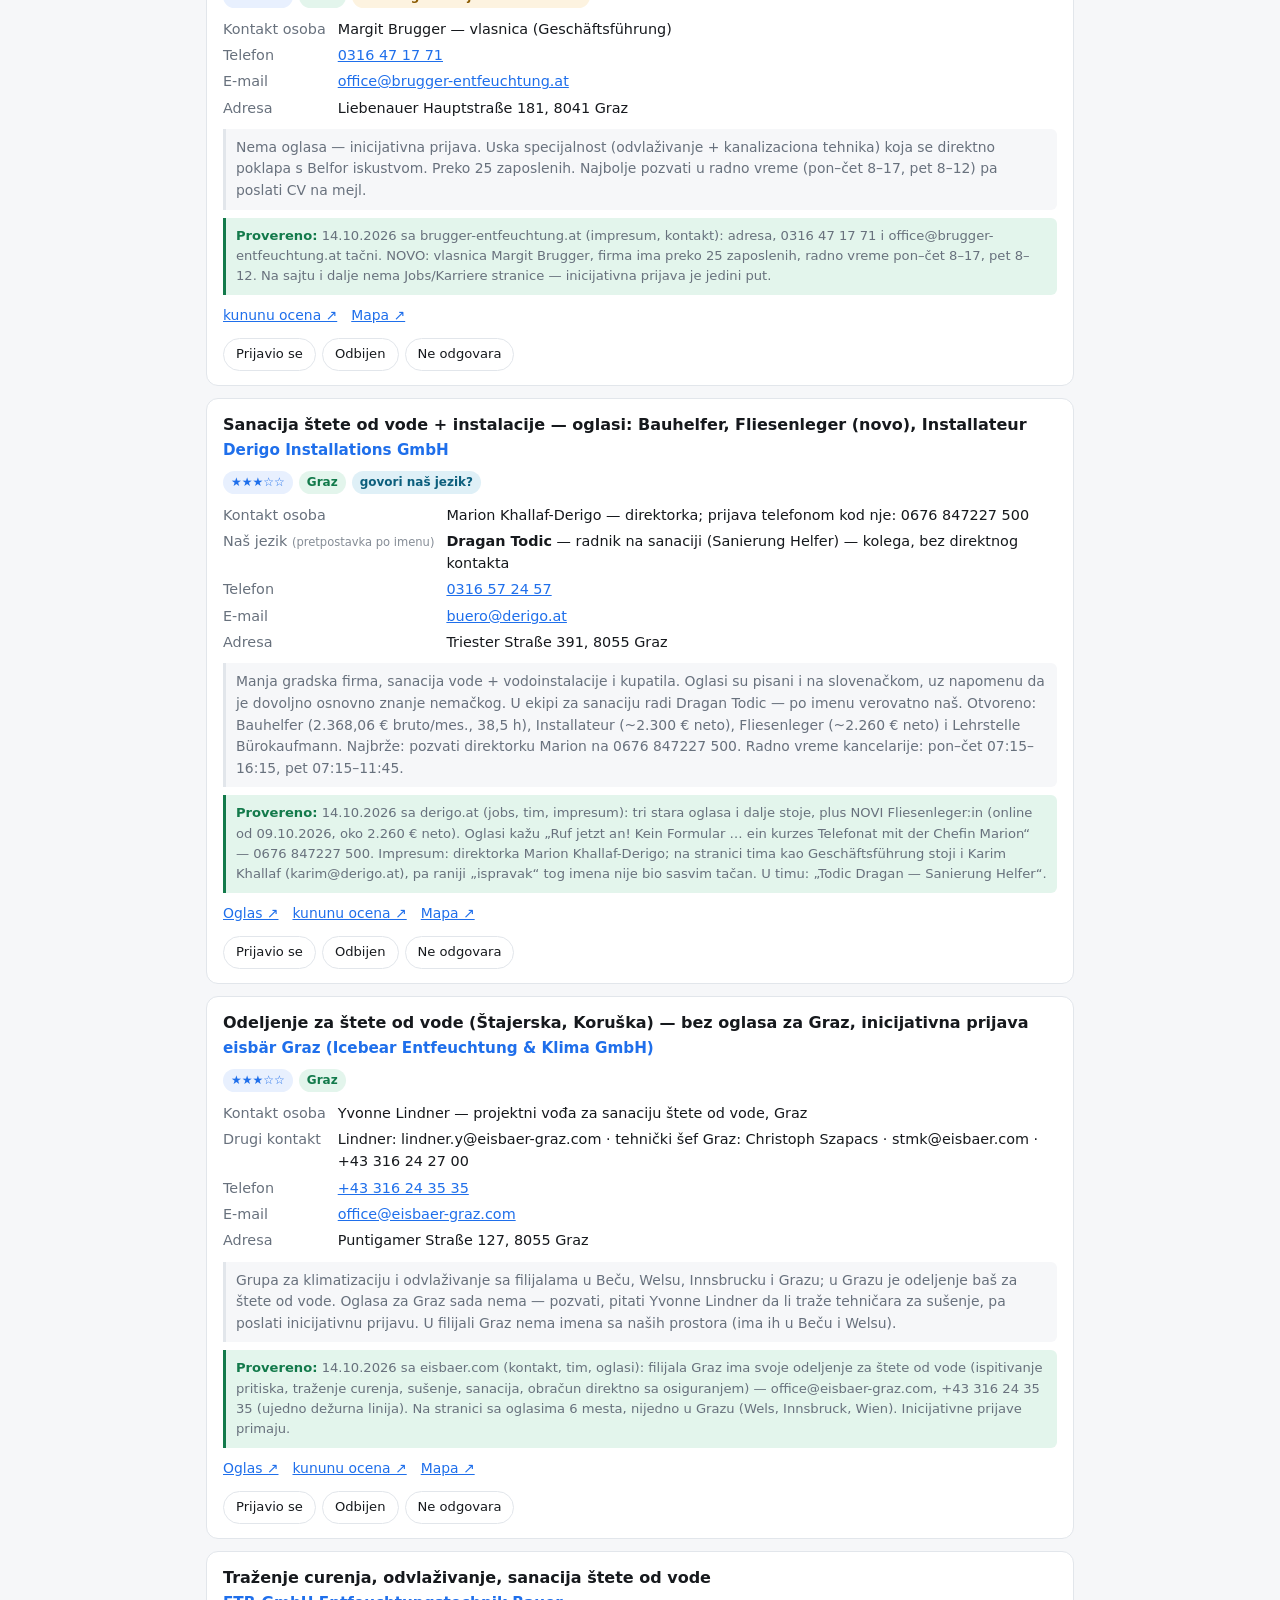
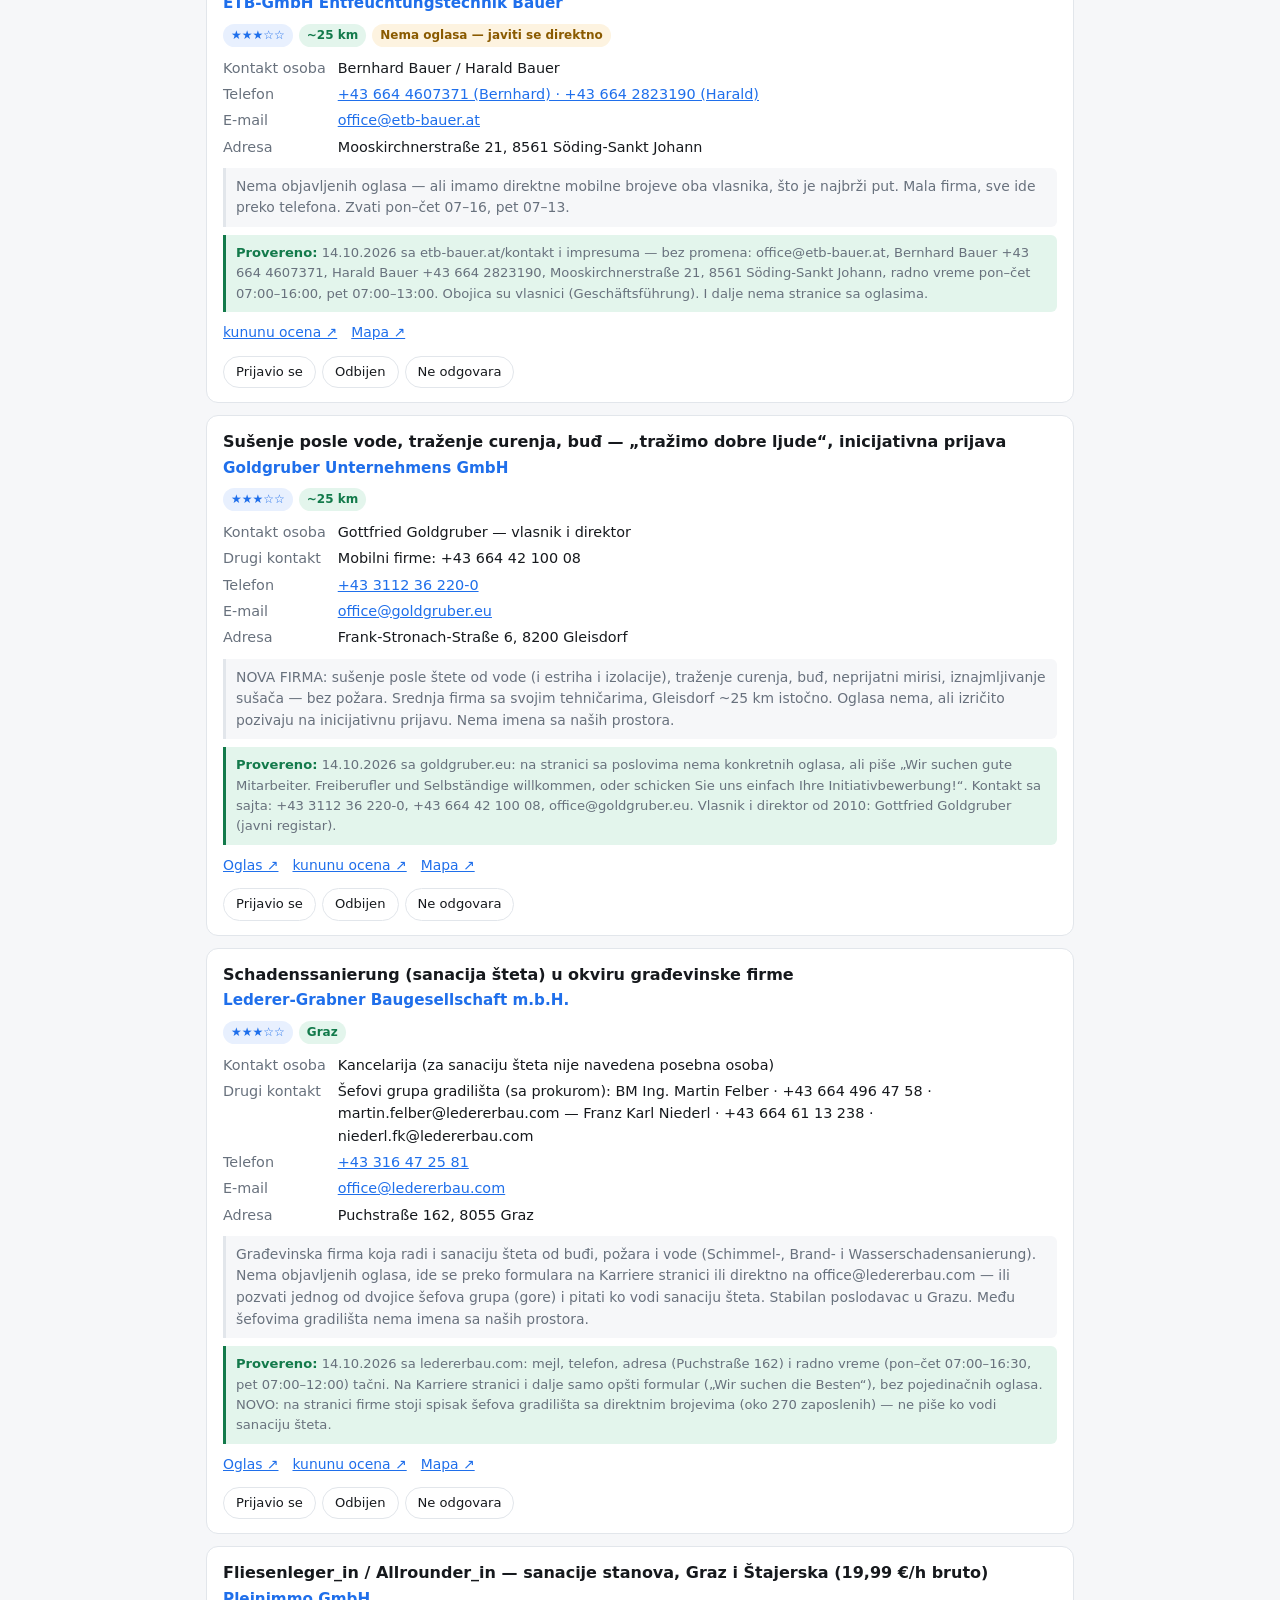
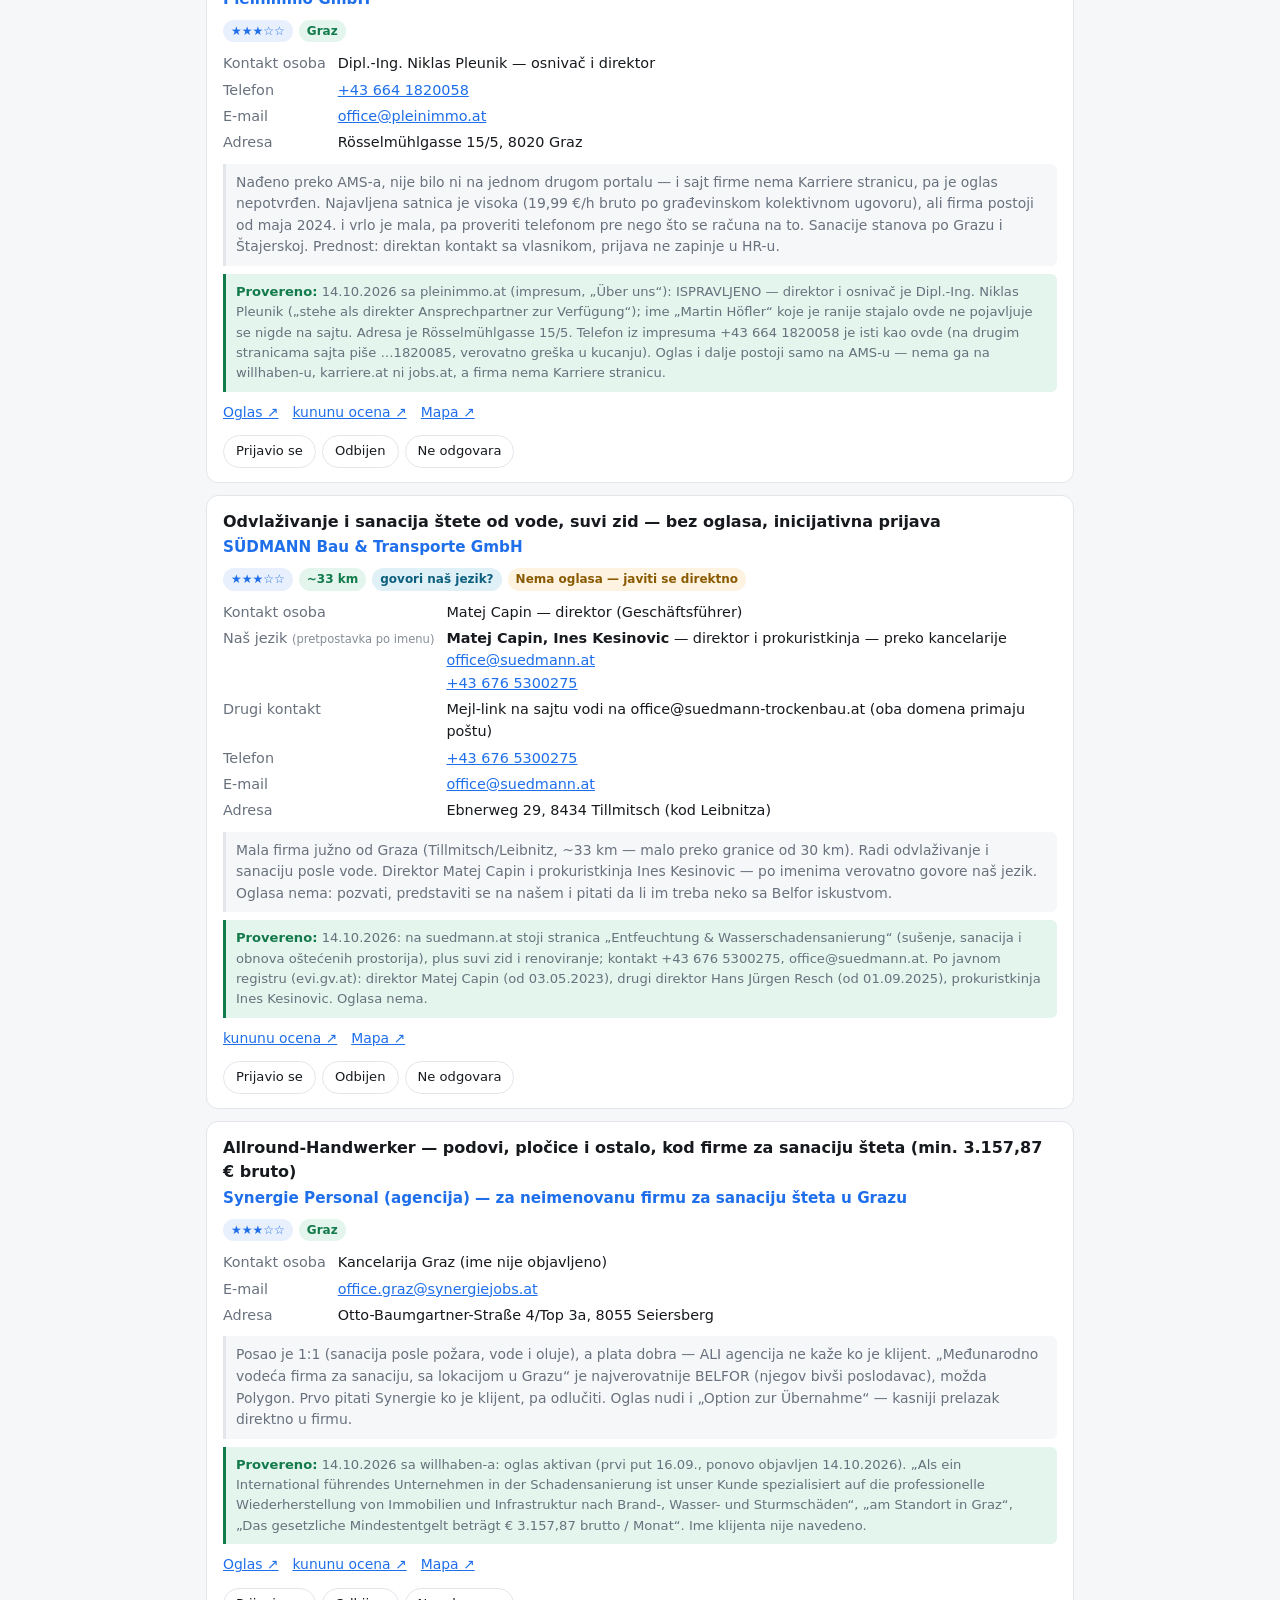
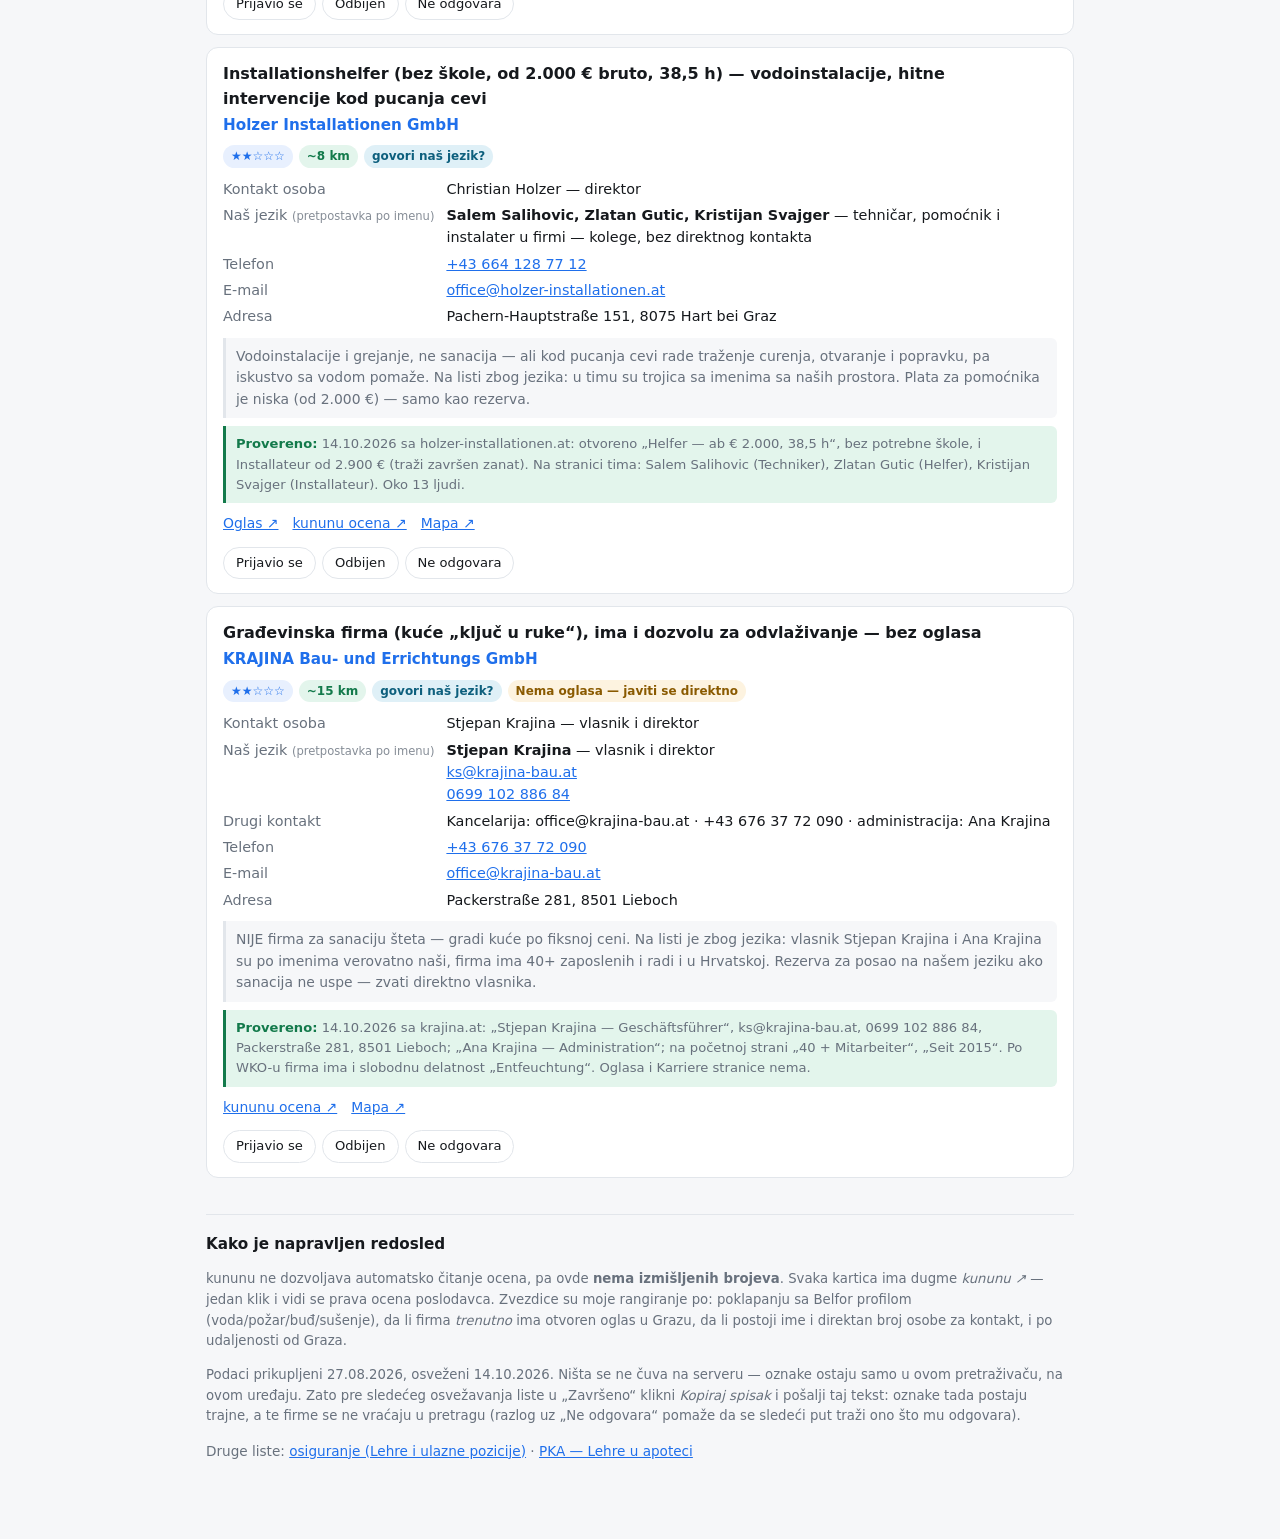
==== commit 420a8d68: "Sanacija: osvežavanje 14.10.2026 — provera svih firmi, 12 novih, kontakti na našem jeziku Sve firme " ====
--- a/index.html
+++ b/index.html
@@ -17,24 +17,30 @@
 
 <details class="izvori">
   <summary>Gde je traženo (i gde nije)</summary>
+  <p><strong>Osveženo 14.10.2026:</strong> sve firme sa liste ponovo proverene na njihovim sajtovima
+    (oglasi, stranice tima i filijala, impresum), pa nova pretraga oglasa i firmi.</p>
   <p><strong>Pretraženo:</strong>
-    <a href="https://jobs.ams.at/" target="_blank" rel="noopener">AMS „alle jobs“ / eJob-Room</a> —
-    upiti: Sanierung Graz, Wasserschaden, Trocknung Graz, Brandschaden;
     <a href="https://www.karriere.at/" target="_blank" rel="noopener">karriere.at</a>,
+    <a href="https://www.stepstone.at/" target="_blank" rel="noopener">StepStone</a>,
+    <a href="https://at.indeed.com/" target="_blank" rel="noopener">Indeed</a> (samo spiskovi — sami oglasi se ne daju otvoriti automatski),
+    <a href="https://www.willhaben.at/jobs/" target="_blank" rel="noopener">willhaben Jobs</a>,
     <a href="https://www.jobs.at/" target="_blank" rel="noopener">jobs.at</a>,
     <a href="https://www.steirerjobs.at/" target="_blank" rel="noopener">steirerjobs.at</a>,
-    <a href="https://www.willhaben.at/jobs/" target="_blank" rel="noopener">willhaben Jobs</a>,
-    <a href="https://www.herold.at/" target="_blank" rel="noopener">herold.at</a> (registar firmi),
-    plus Karriere stranice samih firmi (mibag.at, tsd.at, polygongroup.com, sms-teampower.com,
-    trummer-sanierung.at, lts-group.com, ledererbau.com, hsp-haustechnik.at, derigo.at,
-    profi-max.at, etb-bauer.at, belfor-jobs.com, drystar.at).</p>
-  <p><strong>Nije pretraženo:</strong> Indeed, StepStone, LinkedIn —
-    tamo se ovi oglasi uglavnom ponavljaju, ali vredi baciti oko.
+    <a href="https://hokify.at/" target="_blank" rel="noopener">hokify</a>,
+    LinkedIn i XING (preko pretraživača), derStandard Jobs — 17 ključnih reči (Sanierung, Wasserschaden,
+    Brandschaden, Trocknung, Leckortung, Schimmelsanierung, Entfeuchtung…) za Graz i okolinu.
+    Firme: <a href="https://www.herold.at/" target="_blank" rel="noopener">herold.at</a>, firmenabc.at,
+    WKO registar firmi, javni registar (evi.gv.at), spisak partnera za sanaciju osiguranja UNIQA,
+    plus Karriere stranice samih firmi.</p>
+  <p><strong>Nije moglo:</strong> AMS (jobs.ams.at) sada traži prijavu — zato oglas Pleinimmo-a i satnica
+    16,30 €/h kod TSD-a, koji postoje samo na AMS-u, nisu potvrđeni. Monster.at više ne radi kao austrijski portal.
     <strong>kununu</strong> blokira automatsko čitanje, zato ocene nisu preuzete (vidi dole).</p>
-  <p><strong>Najbolji nalaz preko AMS-a:</strong> Polygon Austria ima dva oglasa sa mestom rada
-    „Region Graz (Stadt)“ kojih nema na njihovom sajtu, a Pleinimmo (19,99 €/h) se ne pojavljuje
-    ni na jednom drugom portalu. Preko willhaben-a nađeni SOLUTO Sattler (Seiersberg, profil 1:1)
-    i Lieb Bau Weiz (21,96 €/h, mesto rada Graz).</p>
+  <p><strong>Novo ovog puta:</strong> šef TSD-a u Grazu je Miroslav Stojakovic; Profi MAX u Lieboch-u traži
+    Leckortungstechniker-a (od 3.200 €) i tehničara za odvlaživanje; Polygon ima oglas za Allrounder-a koji
+    važi i za Graz (min. 2.900 €). Nove firme sa profilom 1:1: der entfeuchter (Lieboch — Entfeuchtungstechniker,
+    obuka u firmi), ETS Egger (Graz) i Trockenmax (Feldkirchen). Oznaka „govori naš jezik?“ stoji na 11 kartica.</p>
+  <p><strong>Nijedan oglas ne pominje srpski, hrvatski ili bosanski</strong> — „naš jezik“ je svuda pretpostavka
+    po imenu. Jedini oglasi i na drugom jeziku su Derigo-vi, na slovenačkom.</p>
 </details>
 
 <div class="tabs" role="tablist">
@@ -66,7 +72,7 @@
     osobe za kontakt, i po udaljenosti od Graza.
   </p>
   <p>
-    Podaci prikupljeni 27.08.2026. Ništa se ne čuva na serveru — oznake ostaju samo u ovom
+    Podaci prikupljeni 27.08.2026, osveženi 14.10.2026. Ništa se ne čuva na serveru — oznake ostaju samo u ovom
     pretraživaču, na ovom uređaju. Zato pre sledećeg osvežavanja liste u „Završeno“ klikni
     <em>Kopiraj spisak</em> i pošalji taj tekst: oznake tada postaju trajne, a te firme se ne vraćaju
     u pretragu (razlog uz „Ne odgovara“ pomaže da se sledeći put traži ono što mu odgovara).
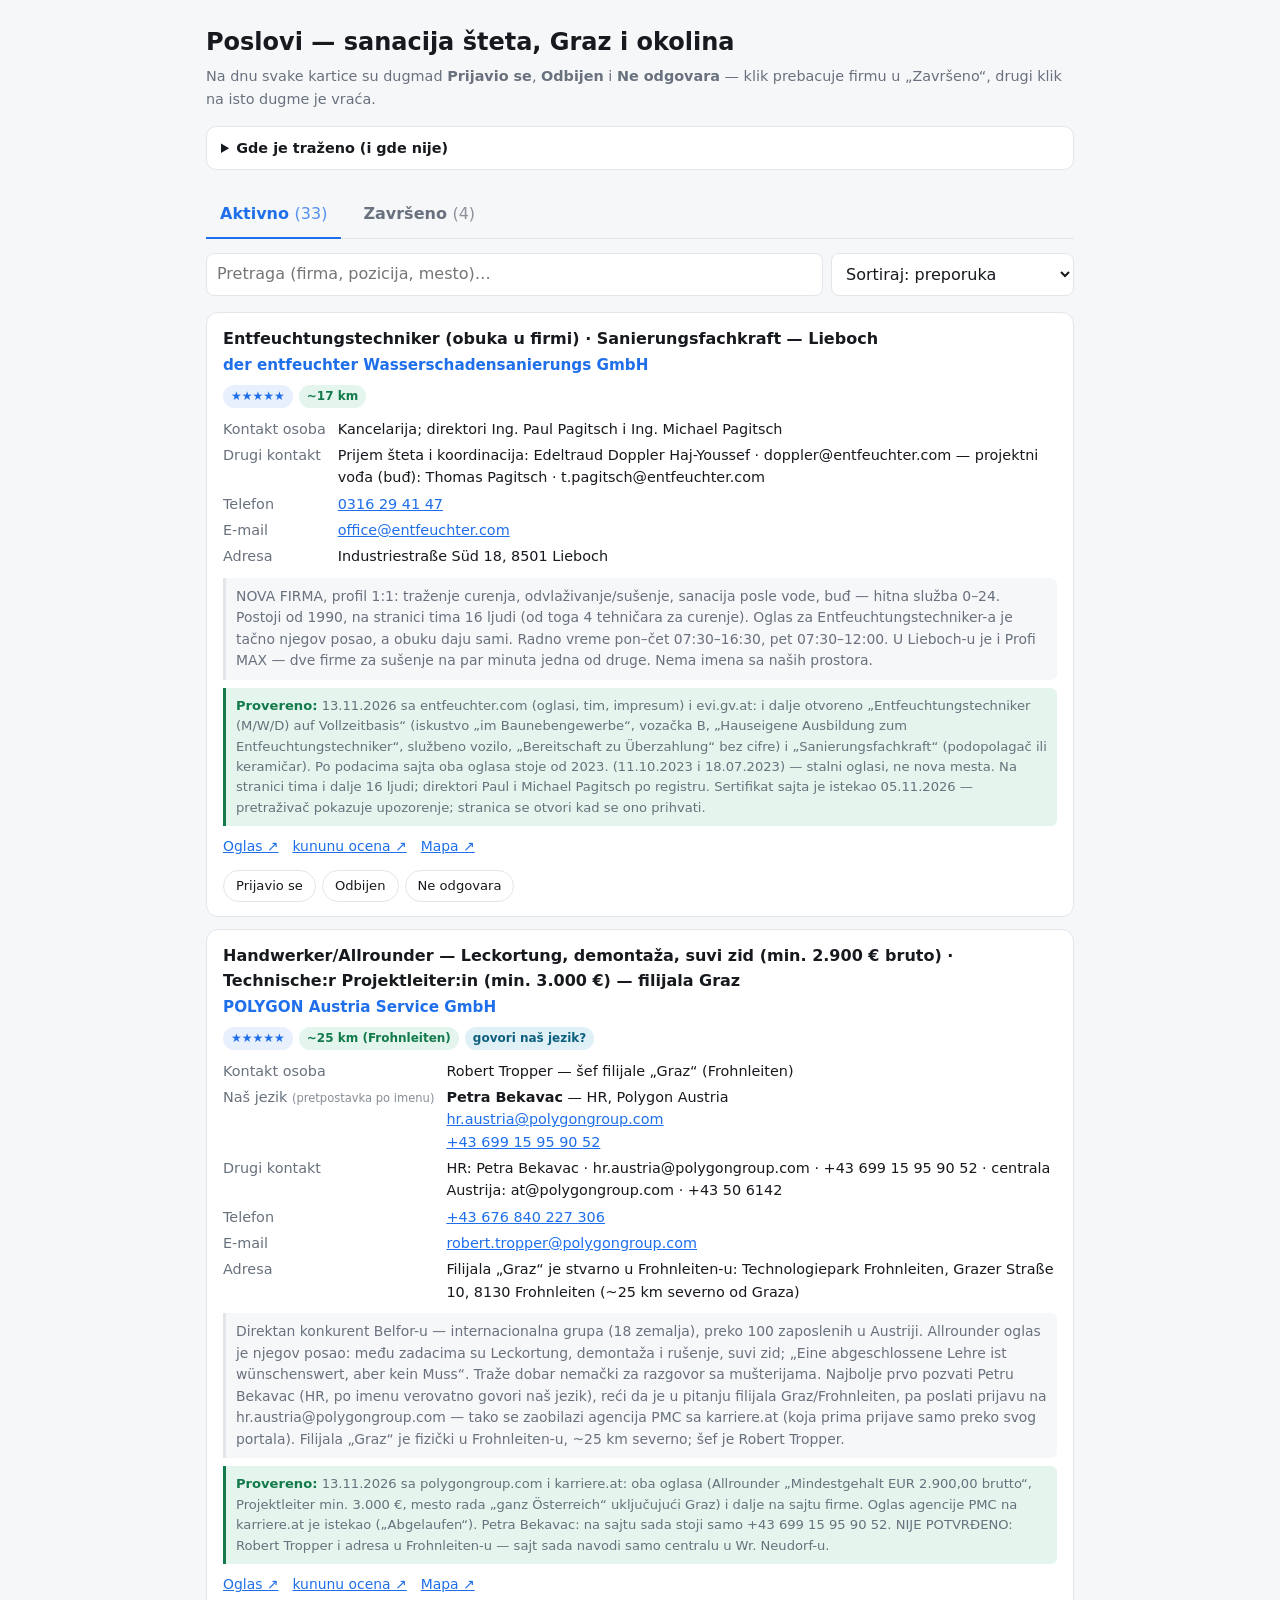
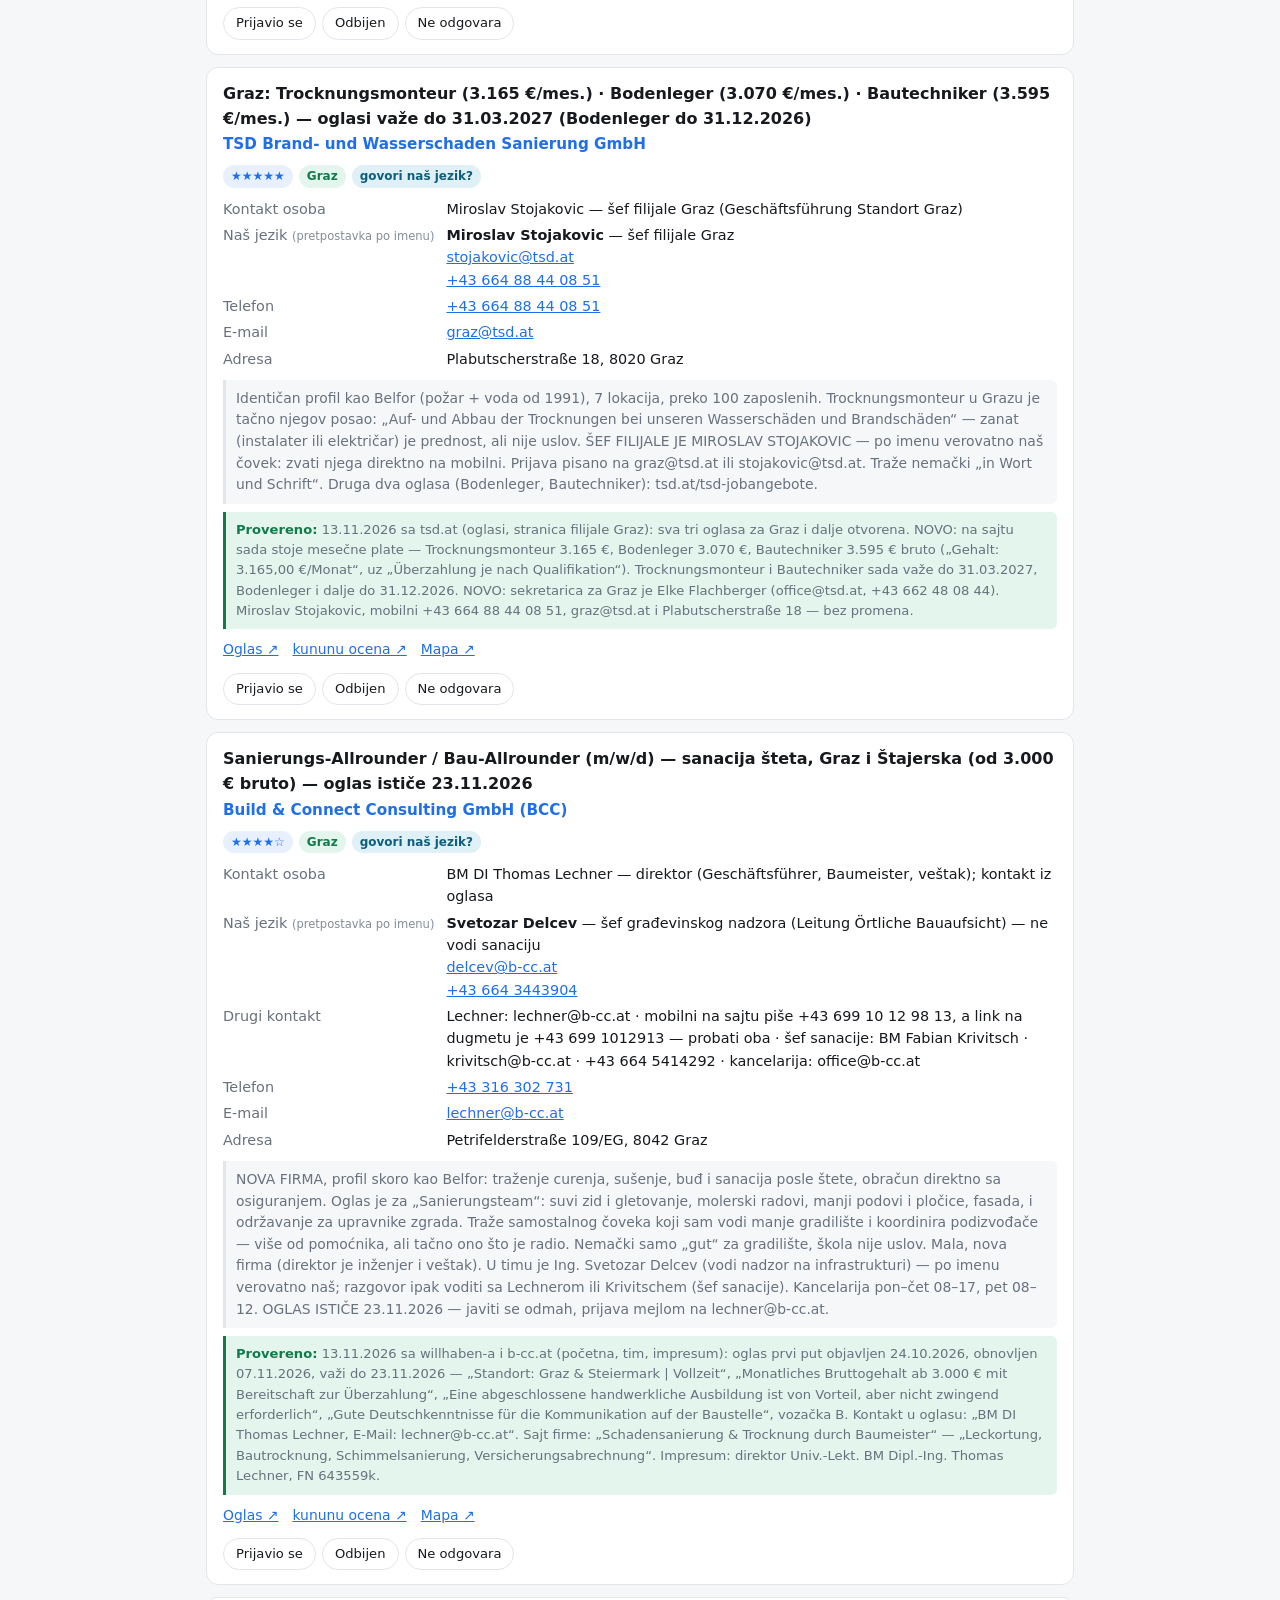
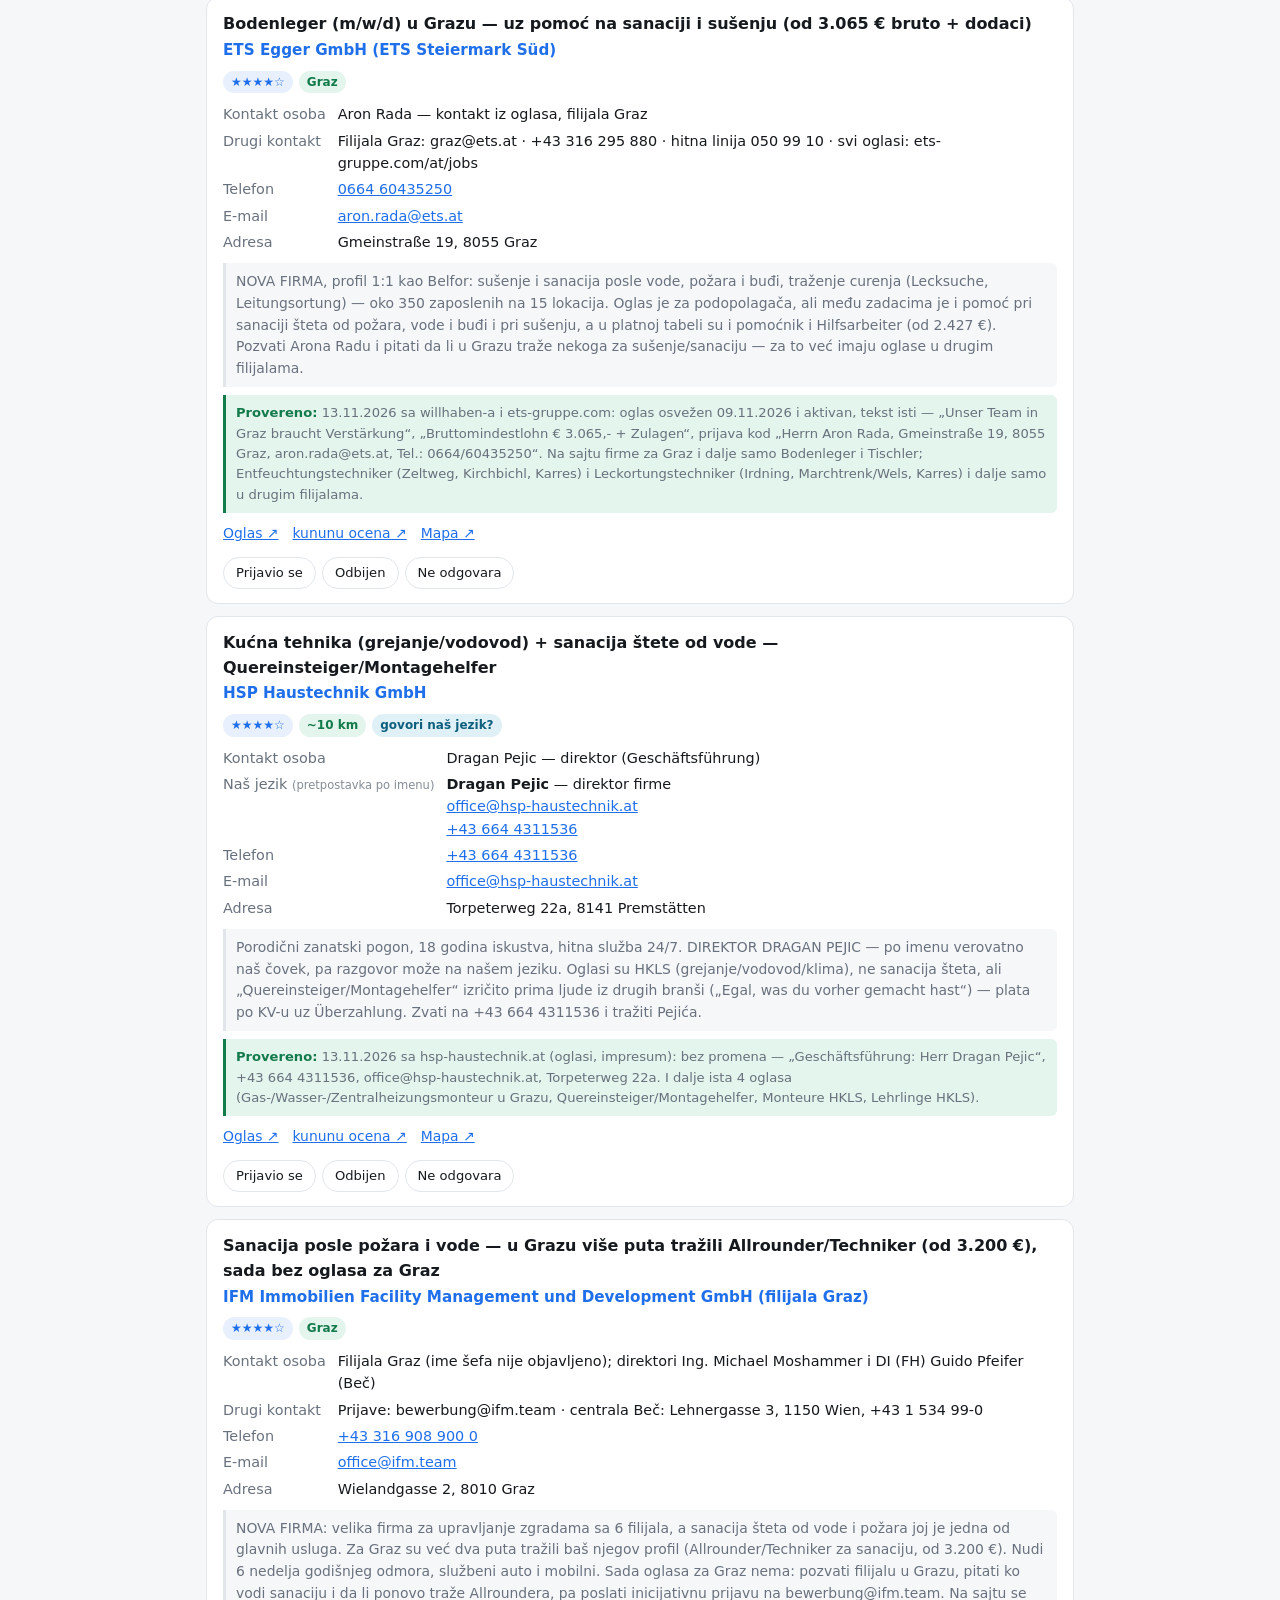
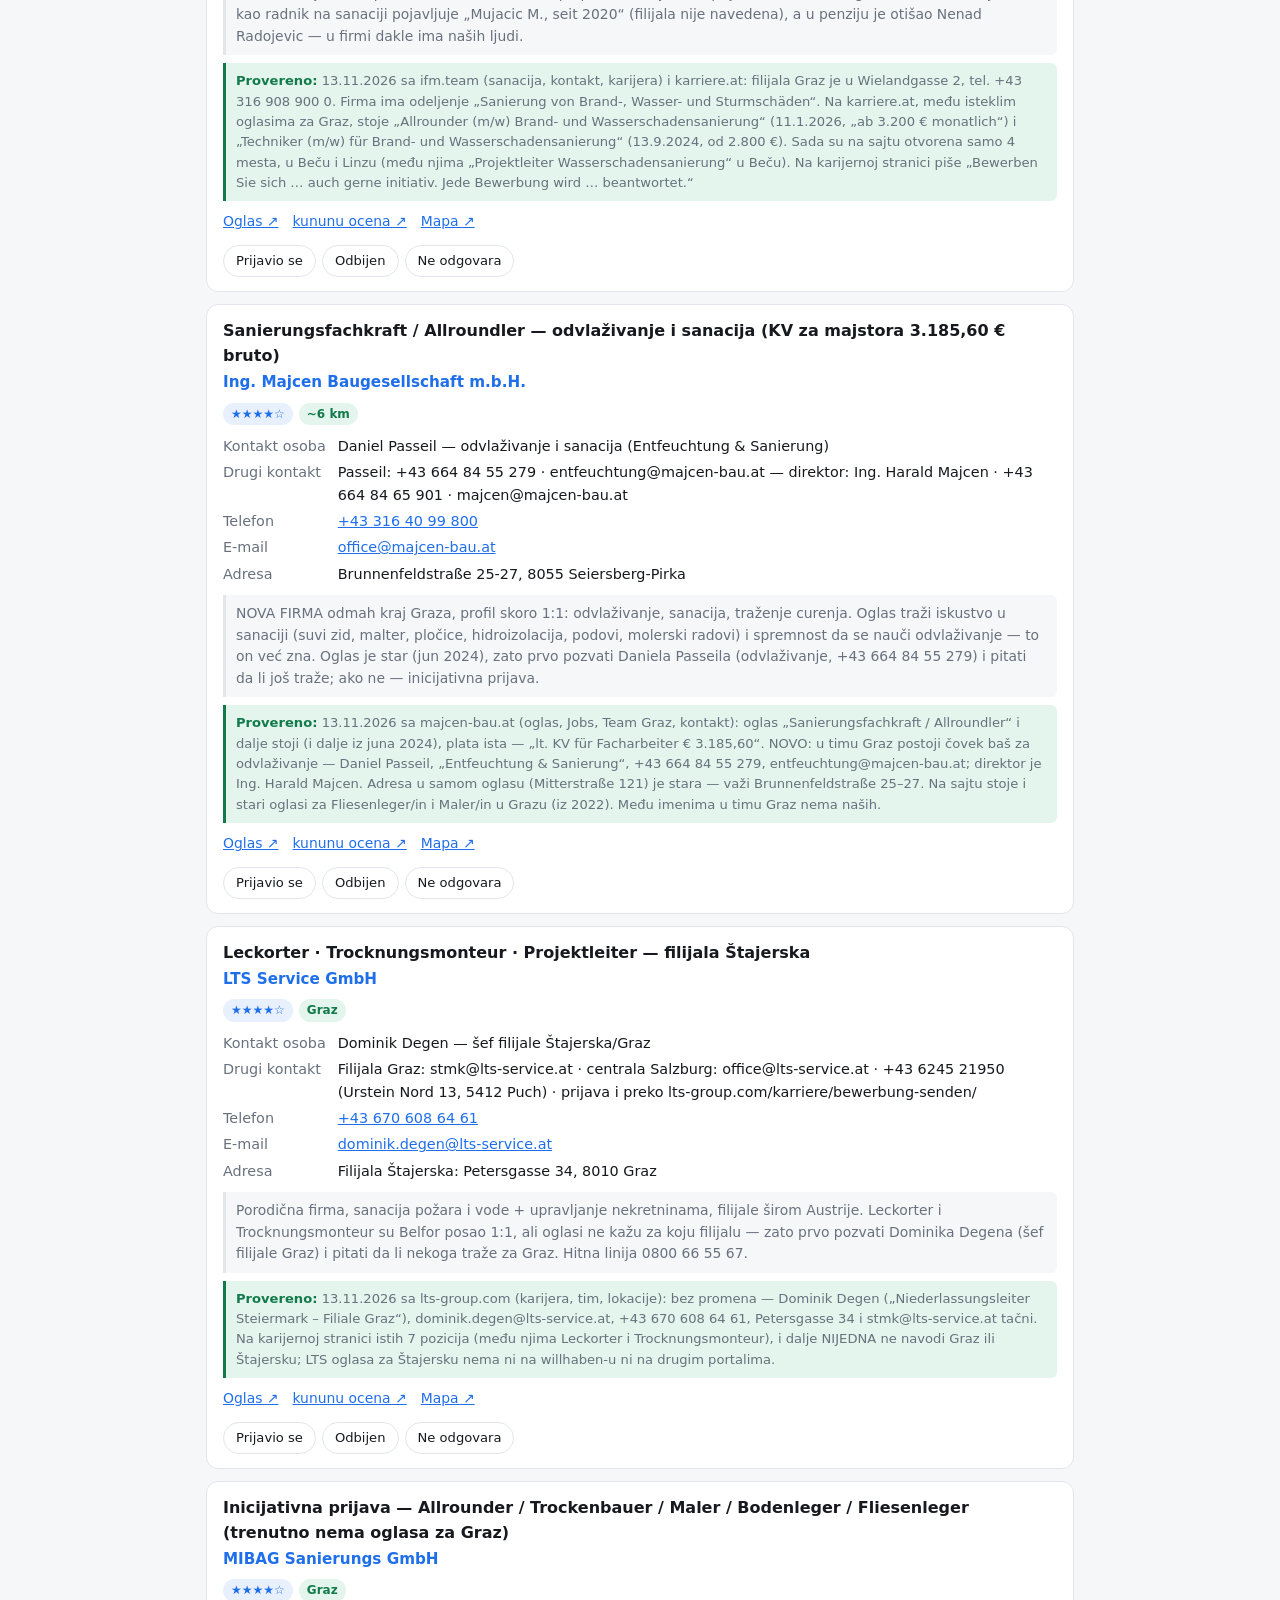
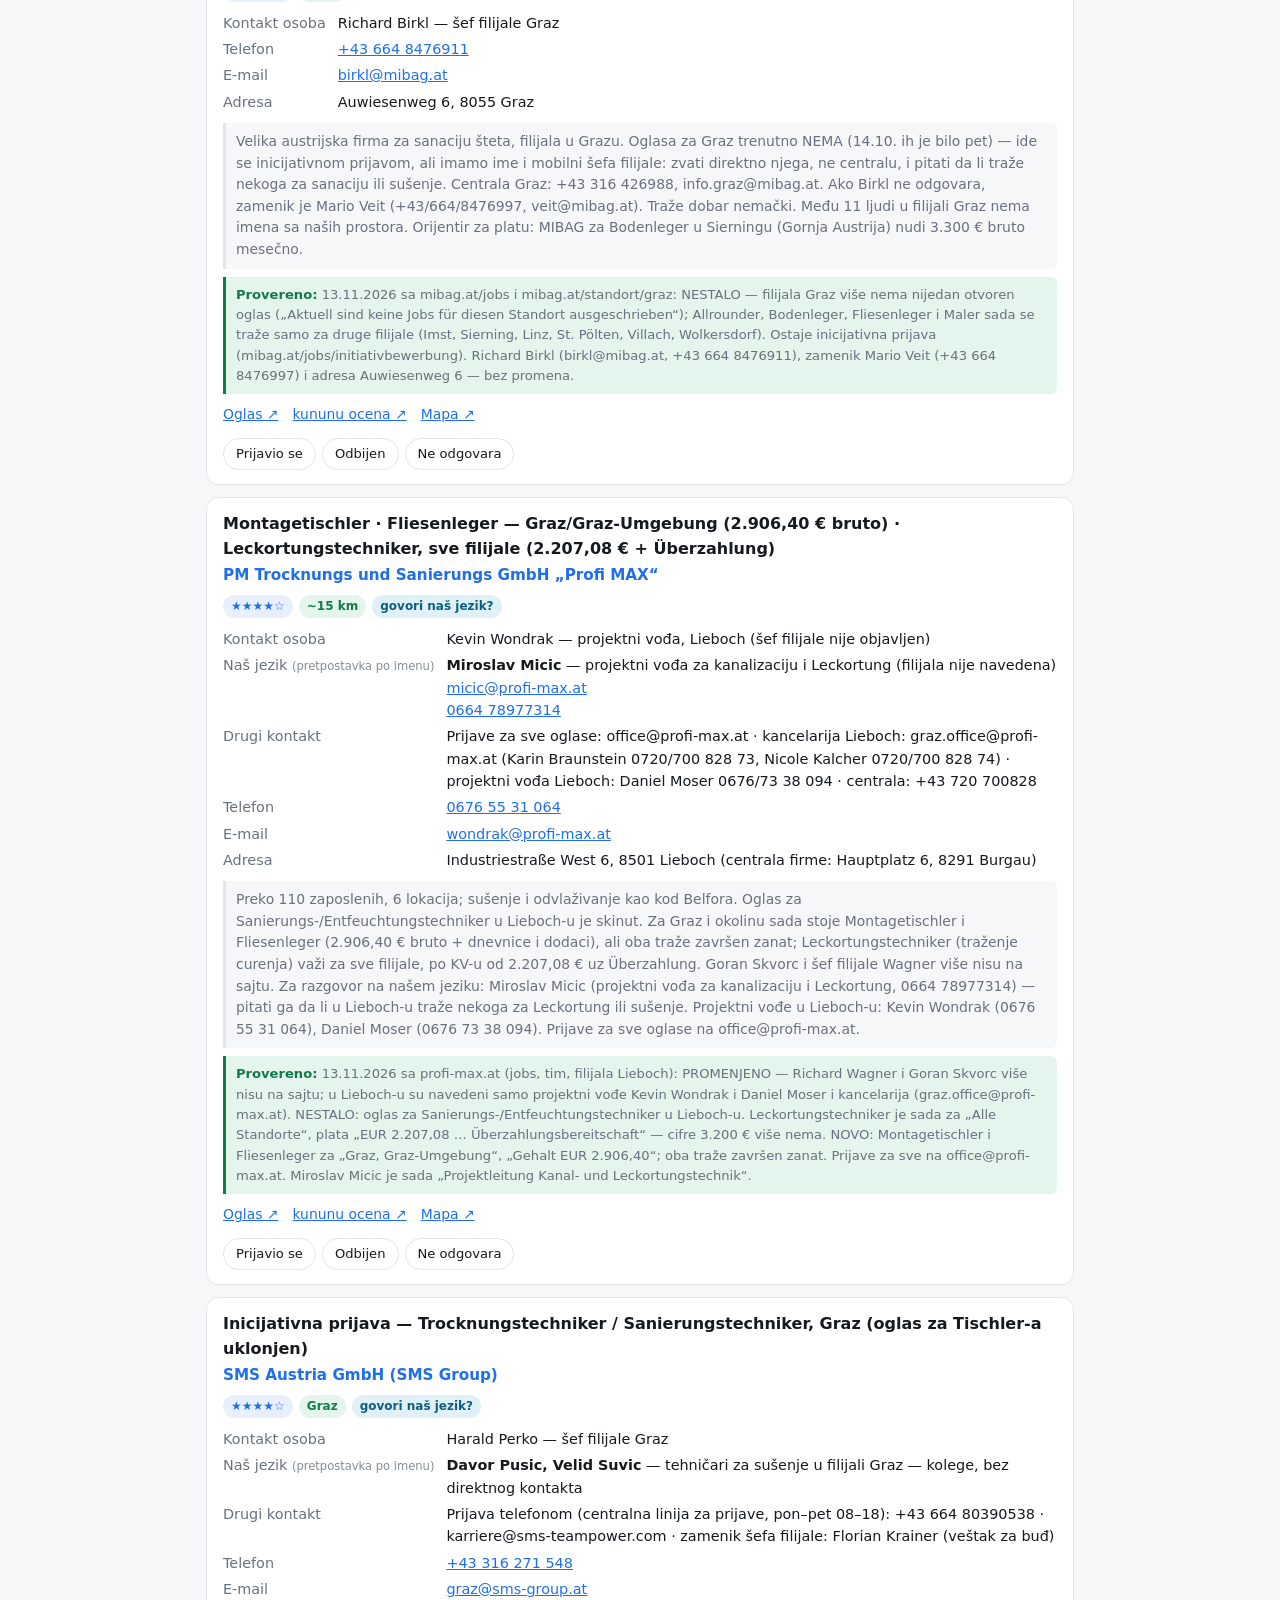
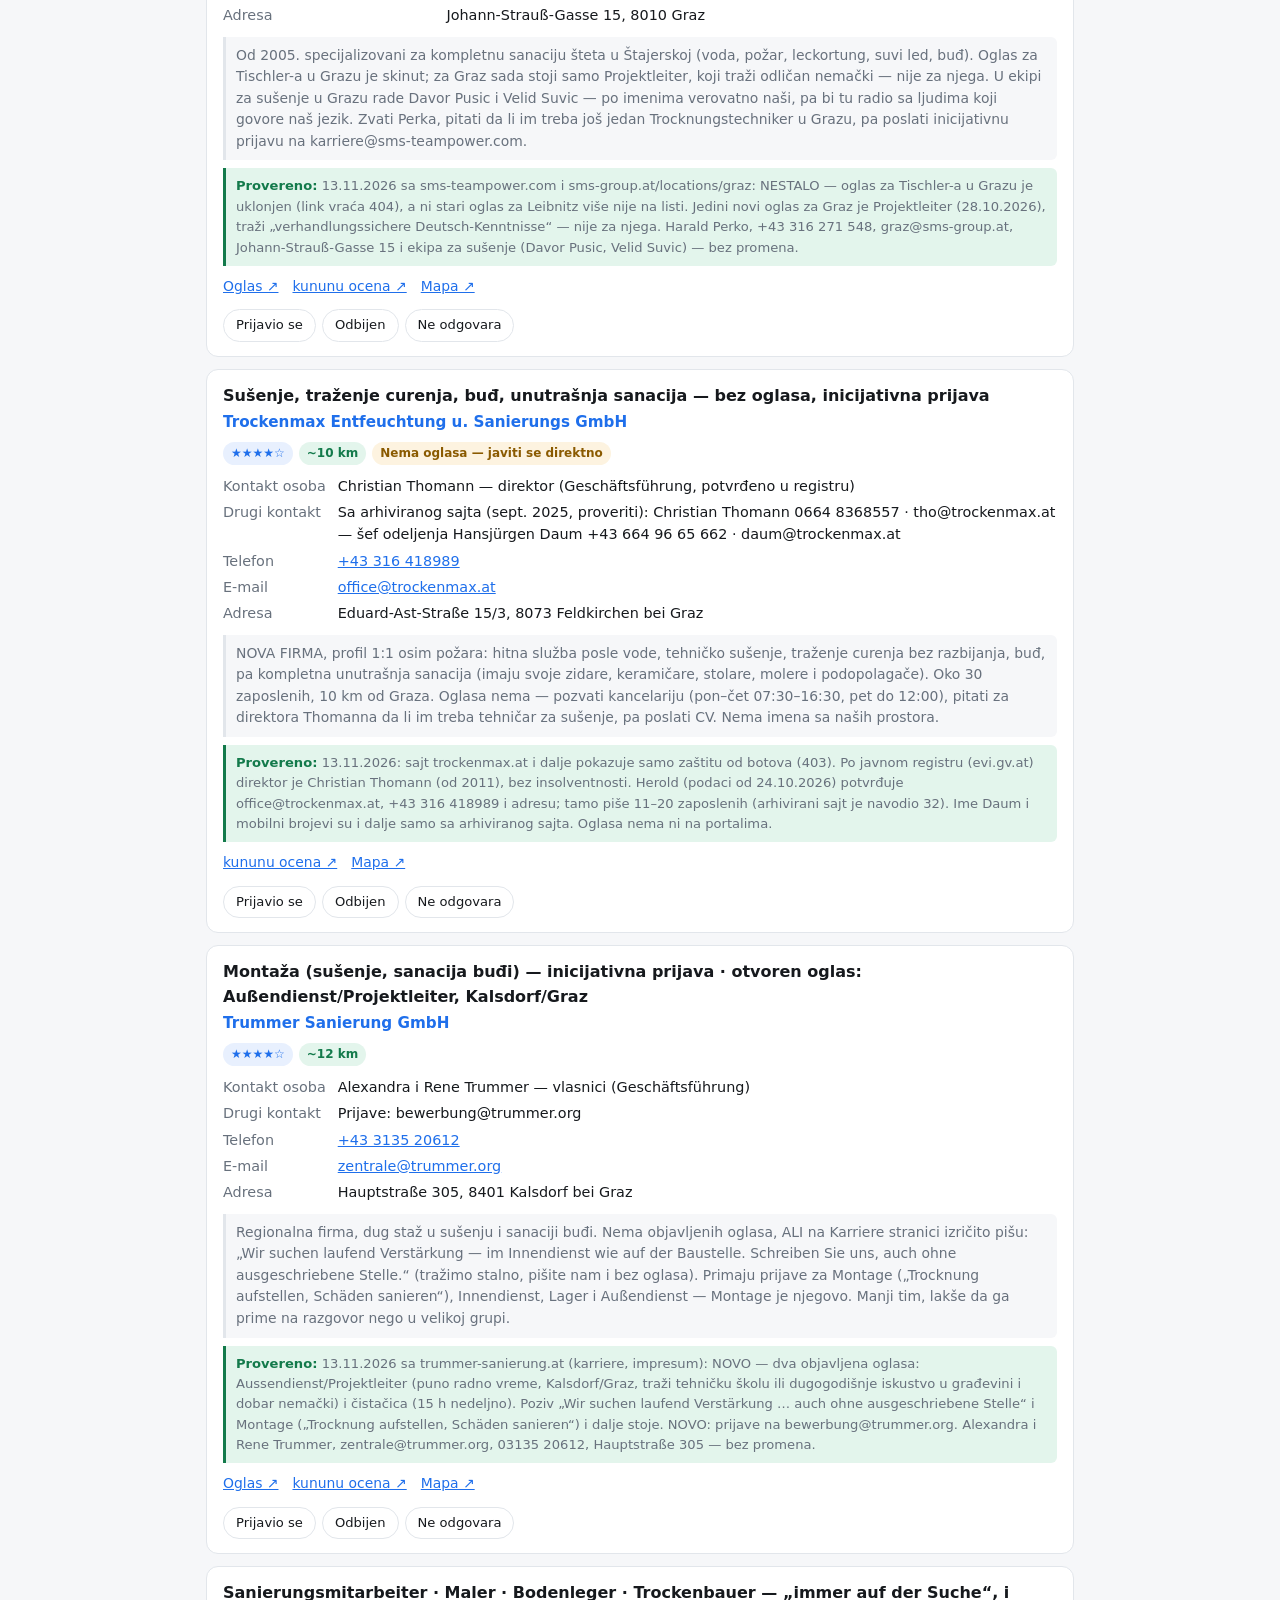
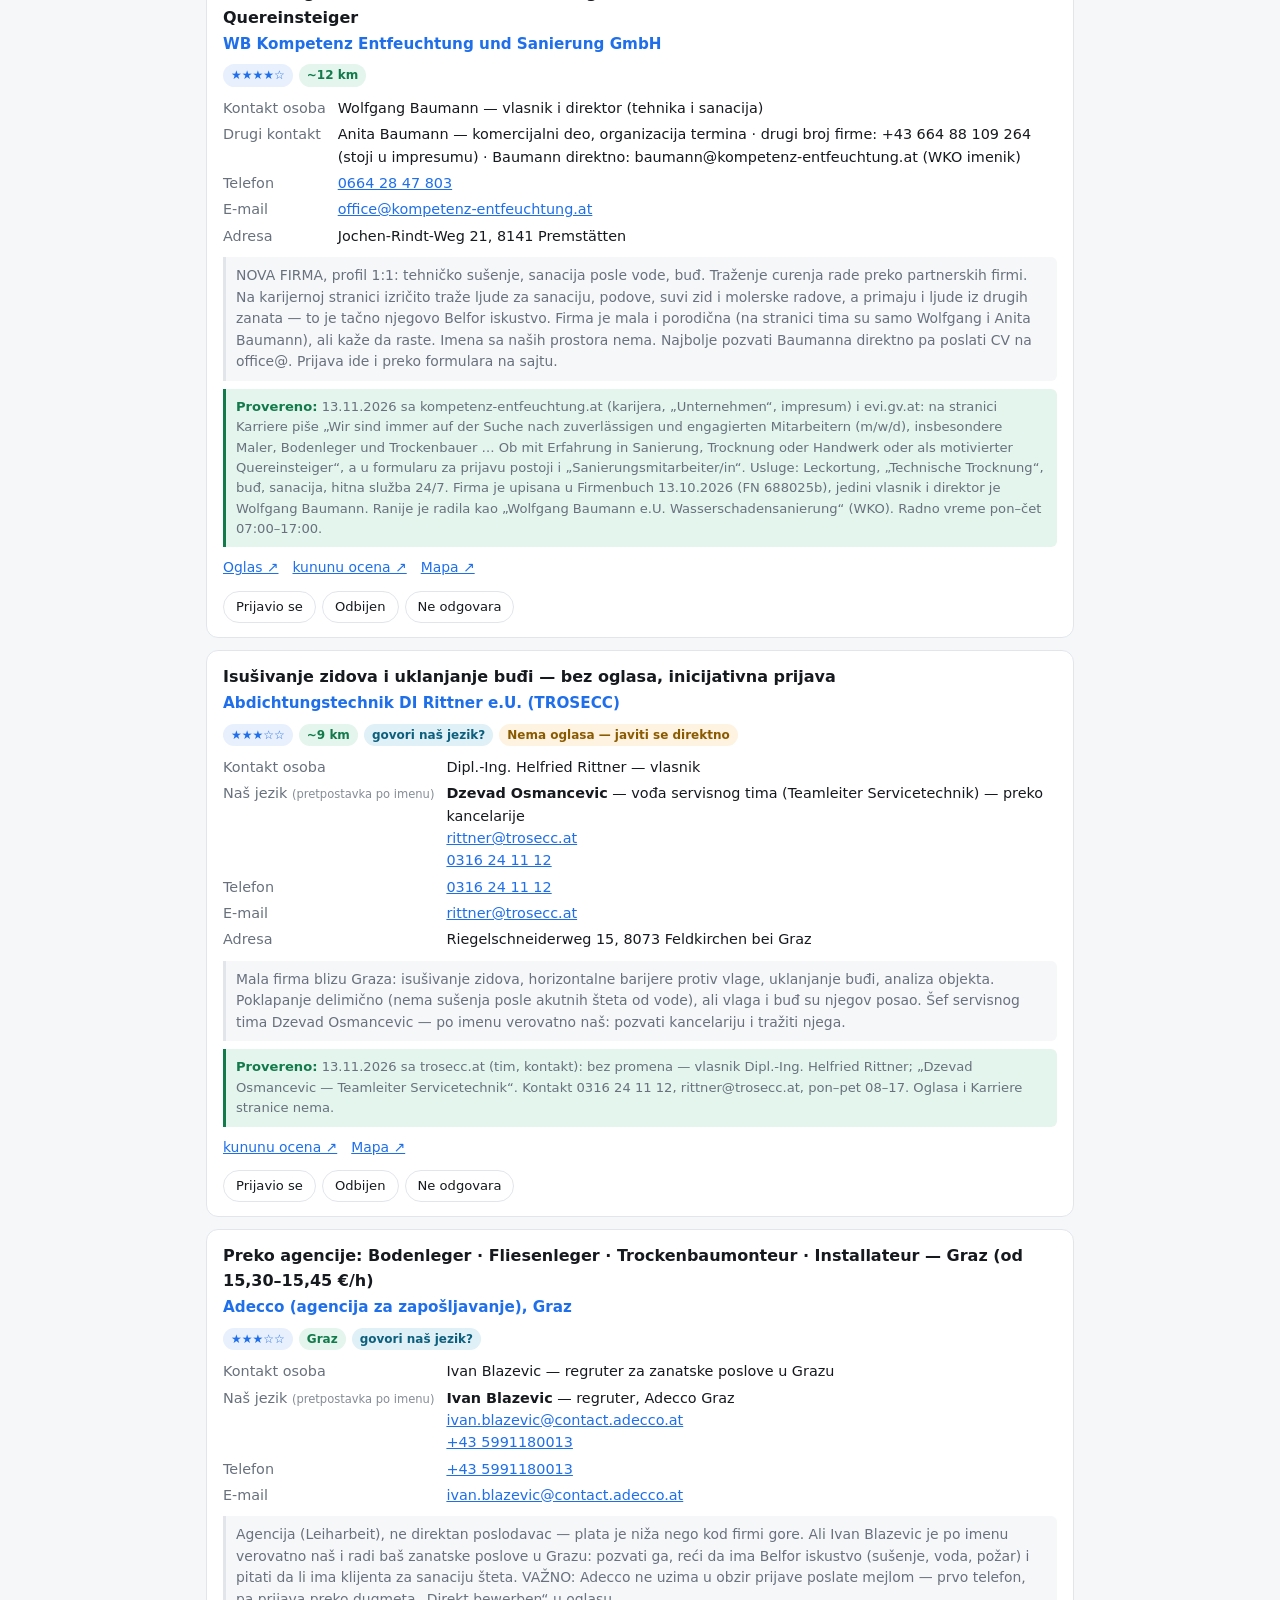
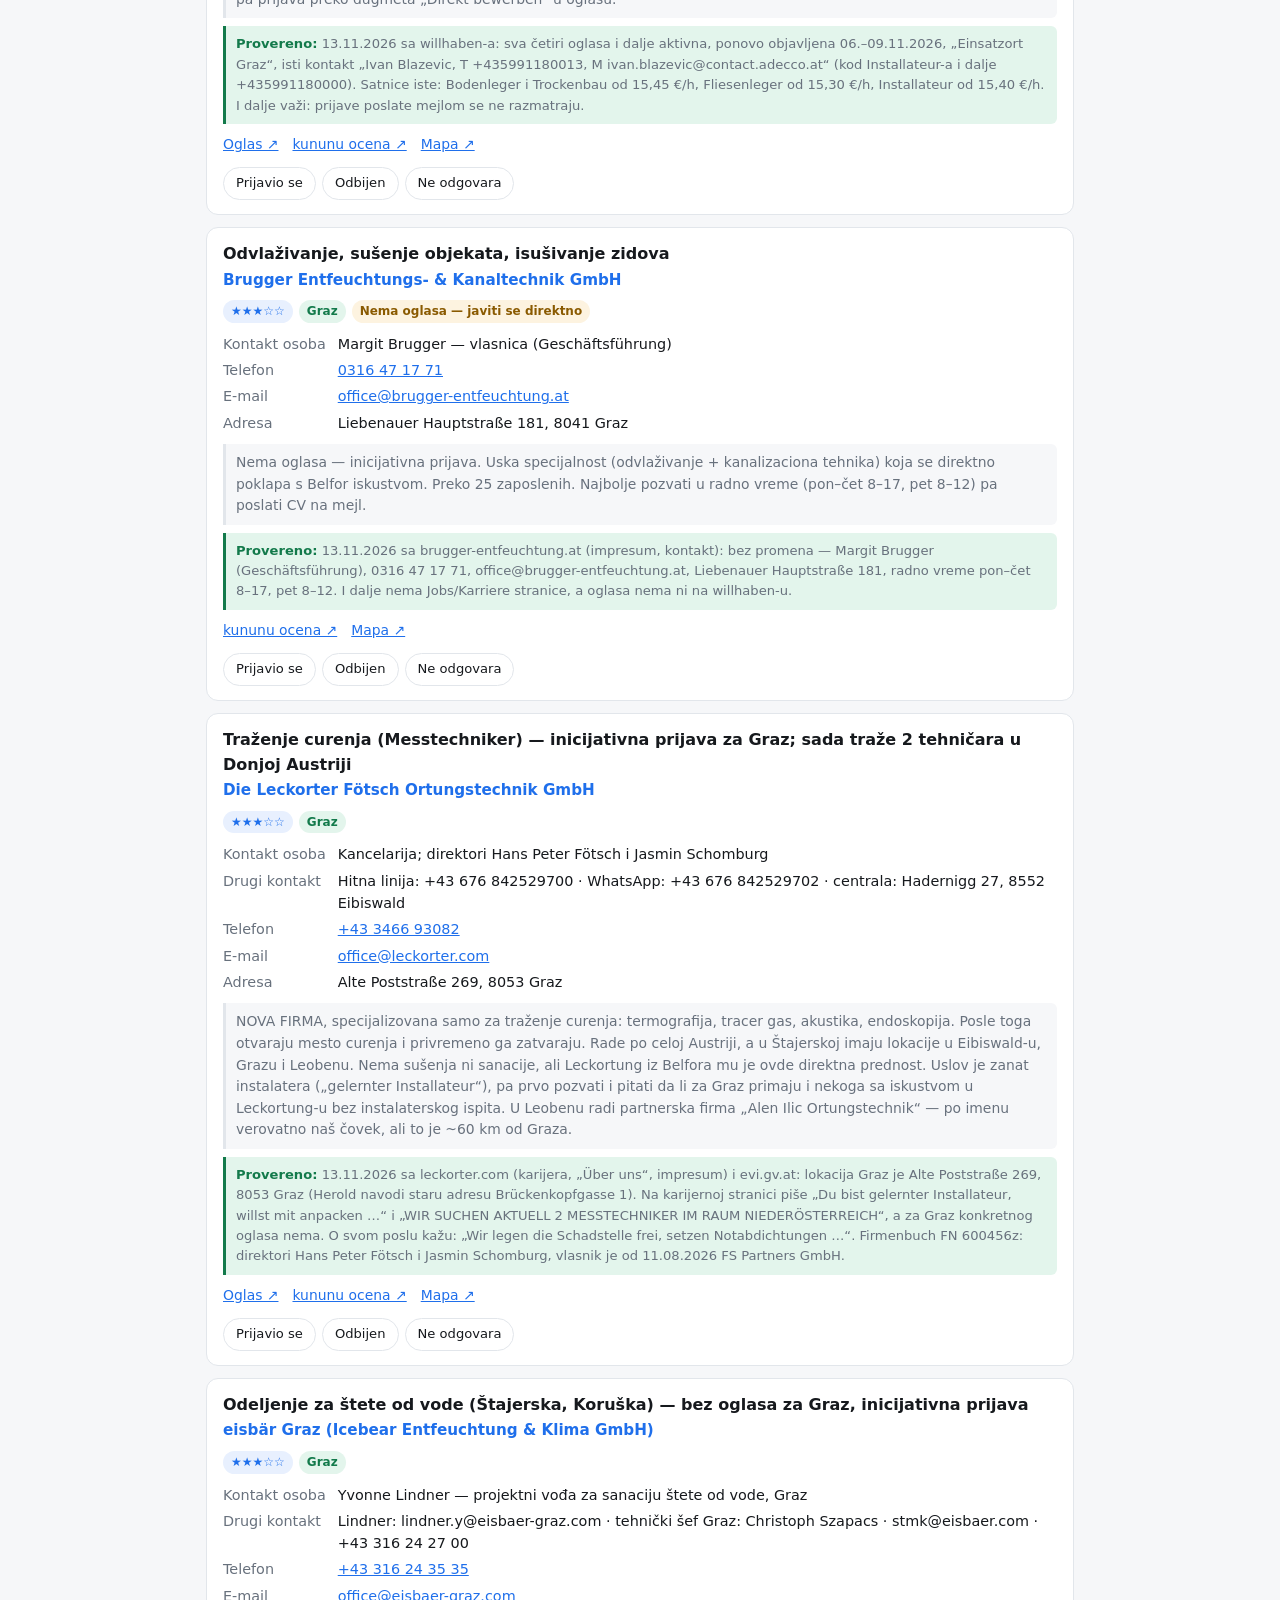
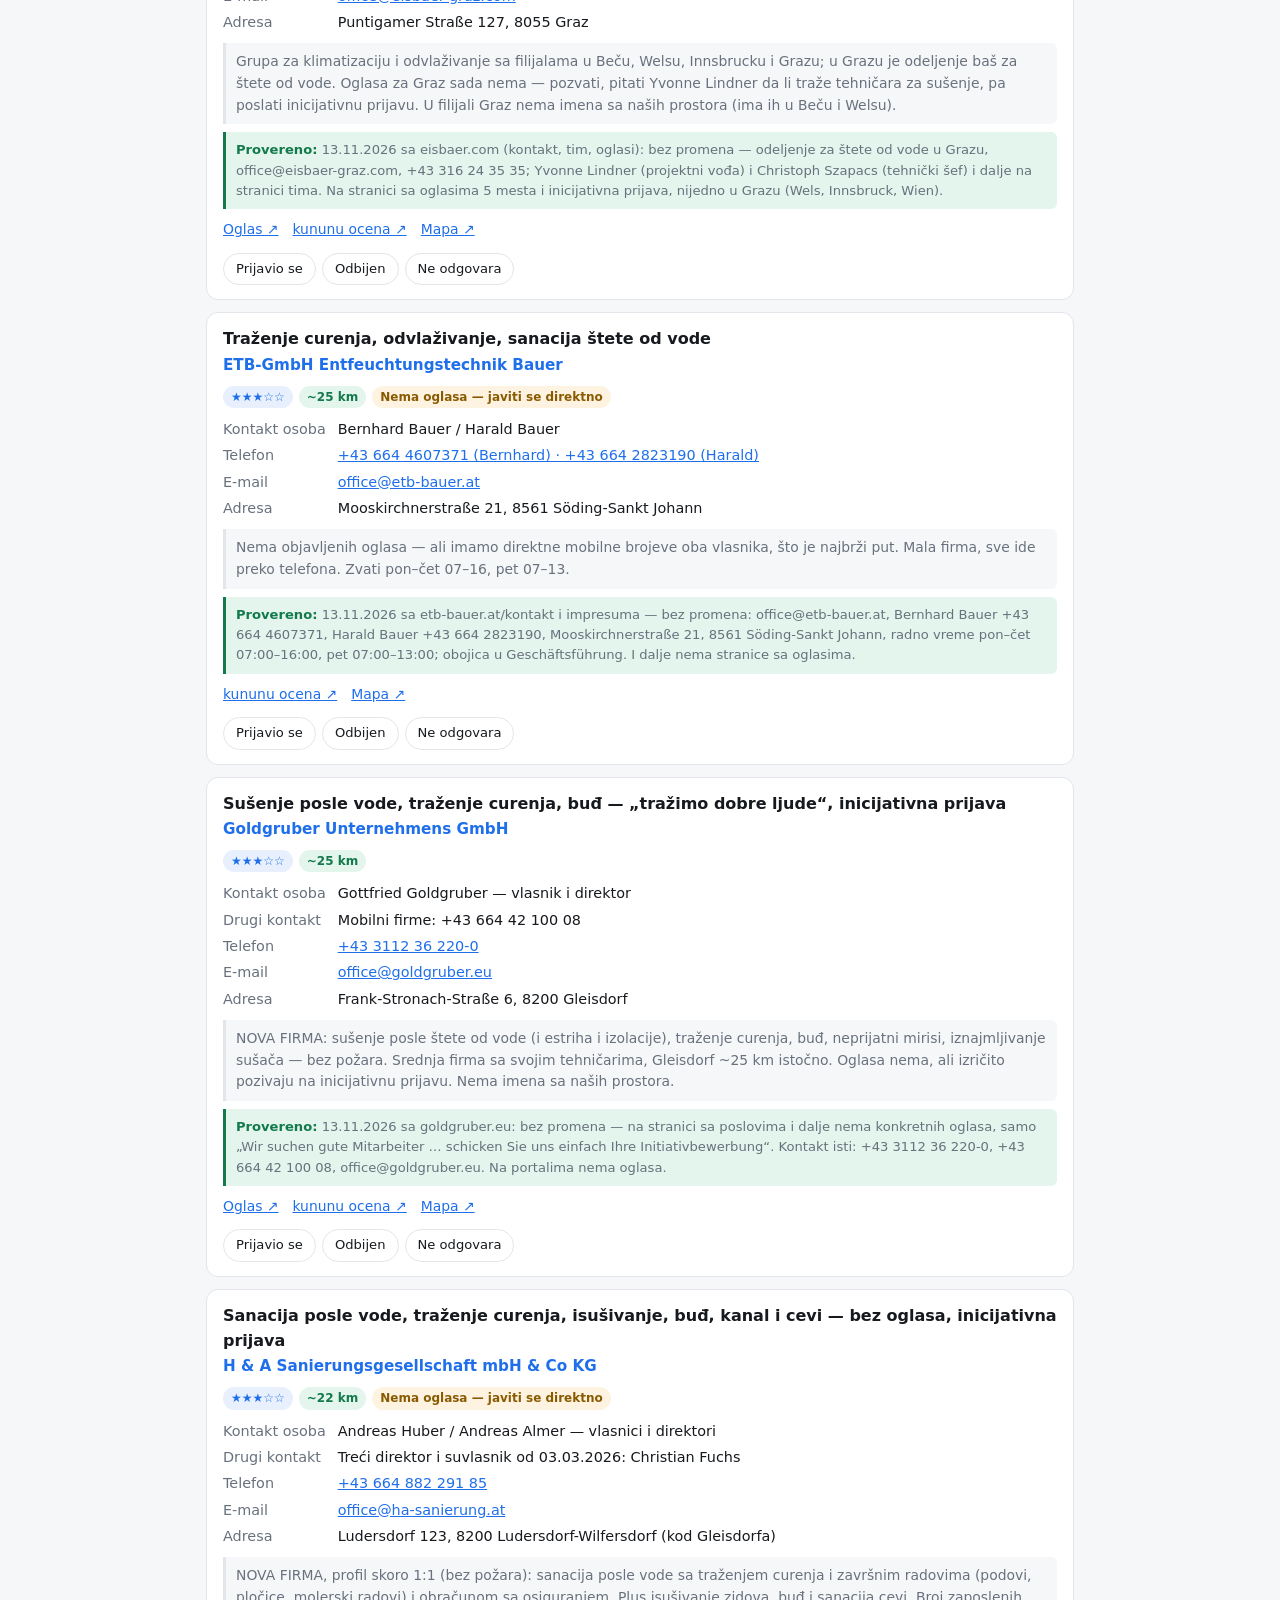
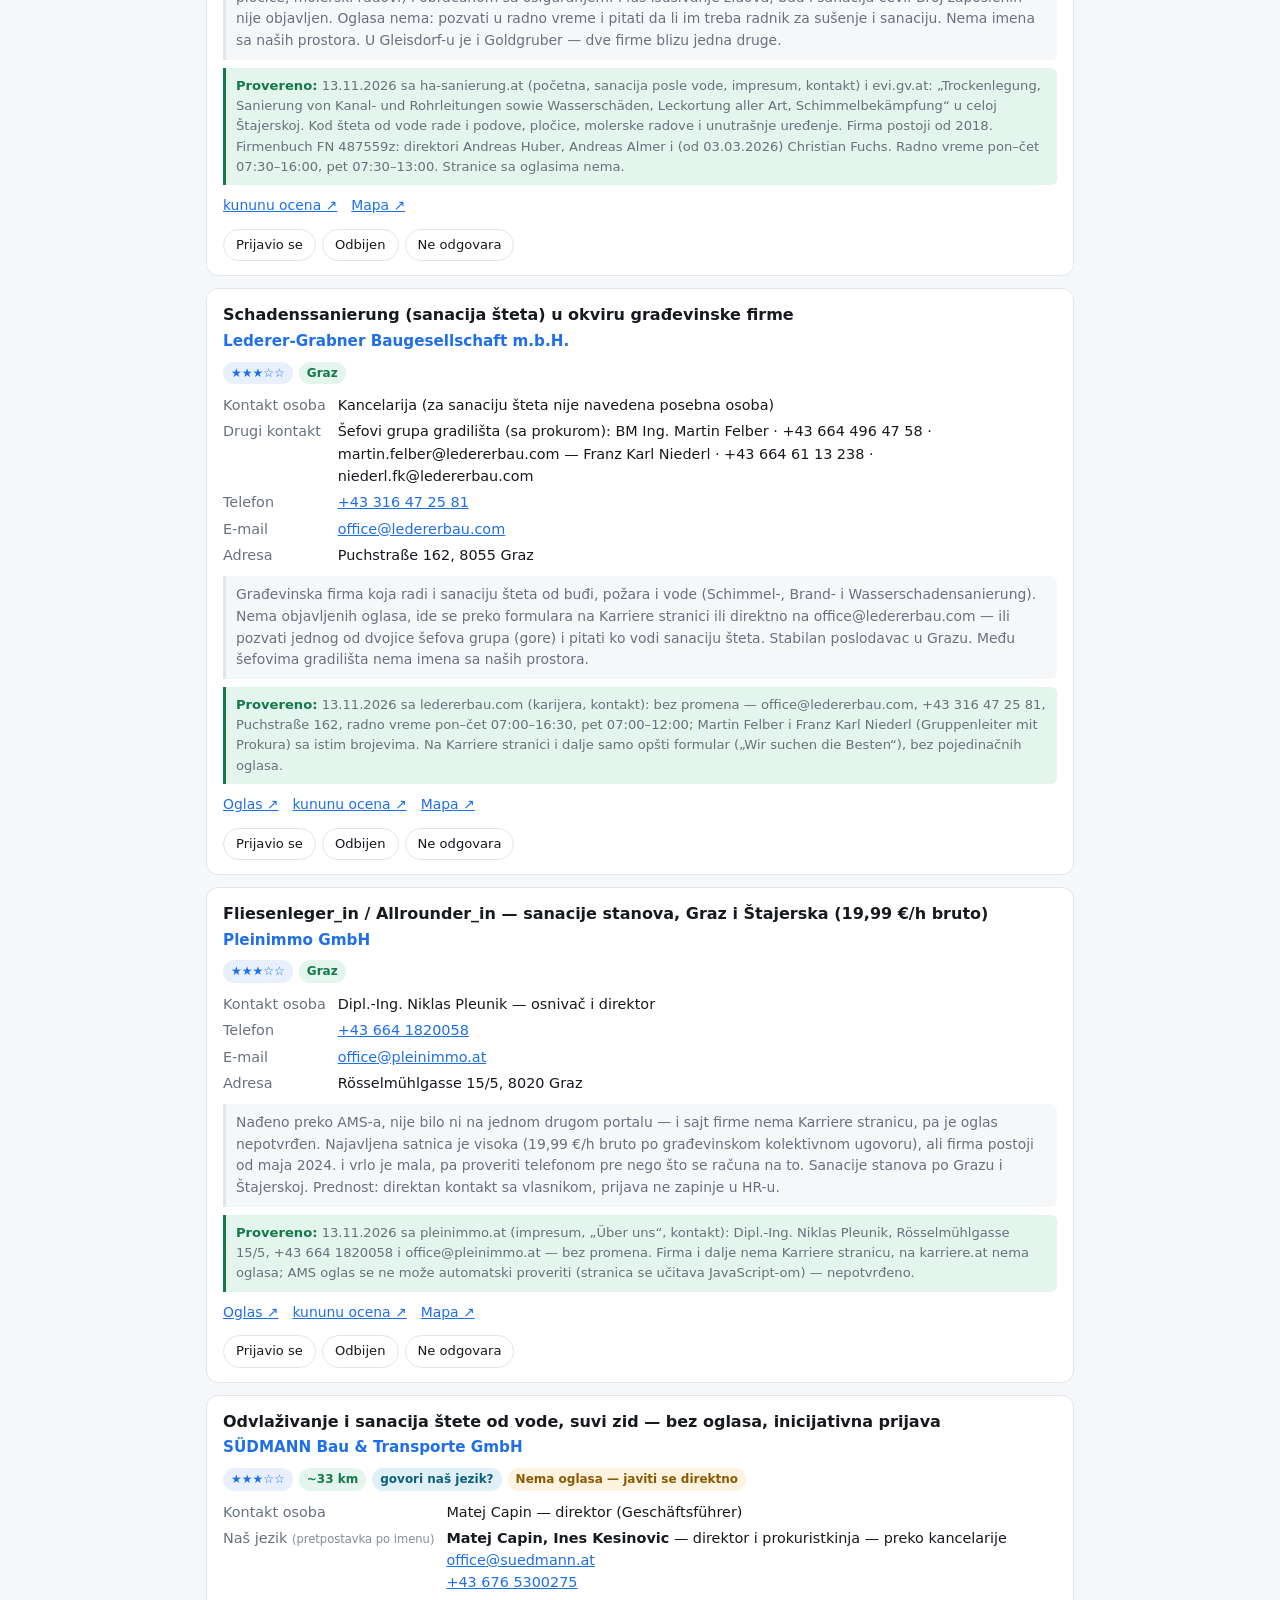
==== commit 3e8f8748: "Sanacija: osvežavanje 13.11.2026 — Derigo odbijen, provera svih firmi, 8 novih Derigo: status "odbij" ====
--- a/index.html
+++ b/index.html
@@ -17,8 +17,10 @@
 
 <details class="izvori">
   <summary>Gde je traženo (i gde nije)</summary>
-  <p><strong>Osveženo 14.10.2026:</strong> sve firme sa liste ponovo proverene na njihovim sajtovima
-    (oglasi, stranice tima i filijala, impresum), pa nova pretraga oglasa i firmi.</p>
+  <p><strong>Osveženo 13.11.2026:</strong> sve firme sa liste ponovo proverene na njihovim sajtovima
+    (oglasi, stranice tima i filijala, impresum), pa nova pretraga oglasa i firmi (willhaben, karriere.at,
+    jobs.at, StepStone, WKO i Herold imenik, javni registar firmi). Indeed i hokify ovaj put nisu mogli
+    da se pretraže automatski.</p>
   <p><strong>Pretraženo:</strong>
     <a href="https://www.karriere.at/" target="_blank" rel="noopener">karriere.at</a>,
     <a href="https://www.stepstone.at/" target="_blank" rel="noopener">StepStone</a>,
@@ -72,7 +74,7 @@
     osobe za kontakt, i po udaljenosti od Graza.
   </p>
   <p>
-    Podaci prikupljeni 27.08.2026, osveženi 14.10.2026. Ništa se ne čuva na serveru — oznake ostaju samo u ovom
+    Podaci prikupljeni 27.08.2026, osveženi 14.10.2026 i 13.11.2026. Ništa se ne čuva na serveru — oznake ostaju samo u ovom
     pretraživaču, na ovom uređaju. Zato pre sledećeg osvežavanja liste u „Završeno“ klikni
     <em>Kopiraj spisak</em> i pošalji taj tekst: oznake tada postaju trajne, a te firme se ne vraćaju
     u pretragu (razlog uz „Ne odgovara“ pomaže da se sledeći put traži ono što mu odgovara).
